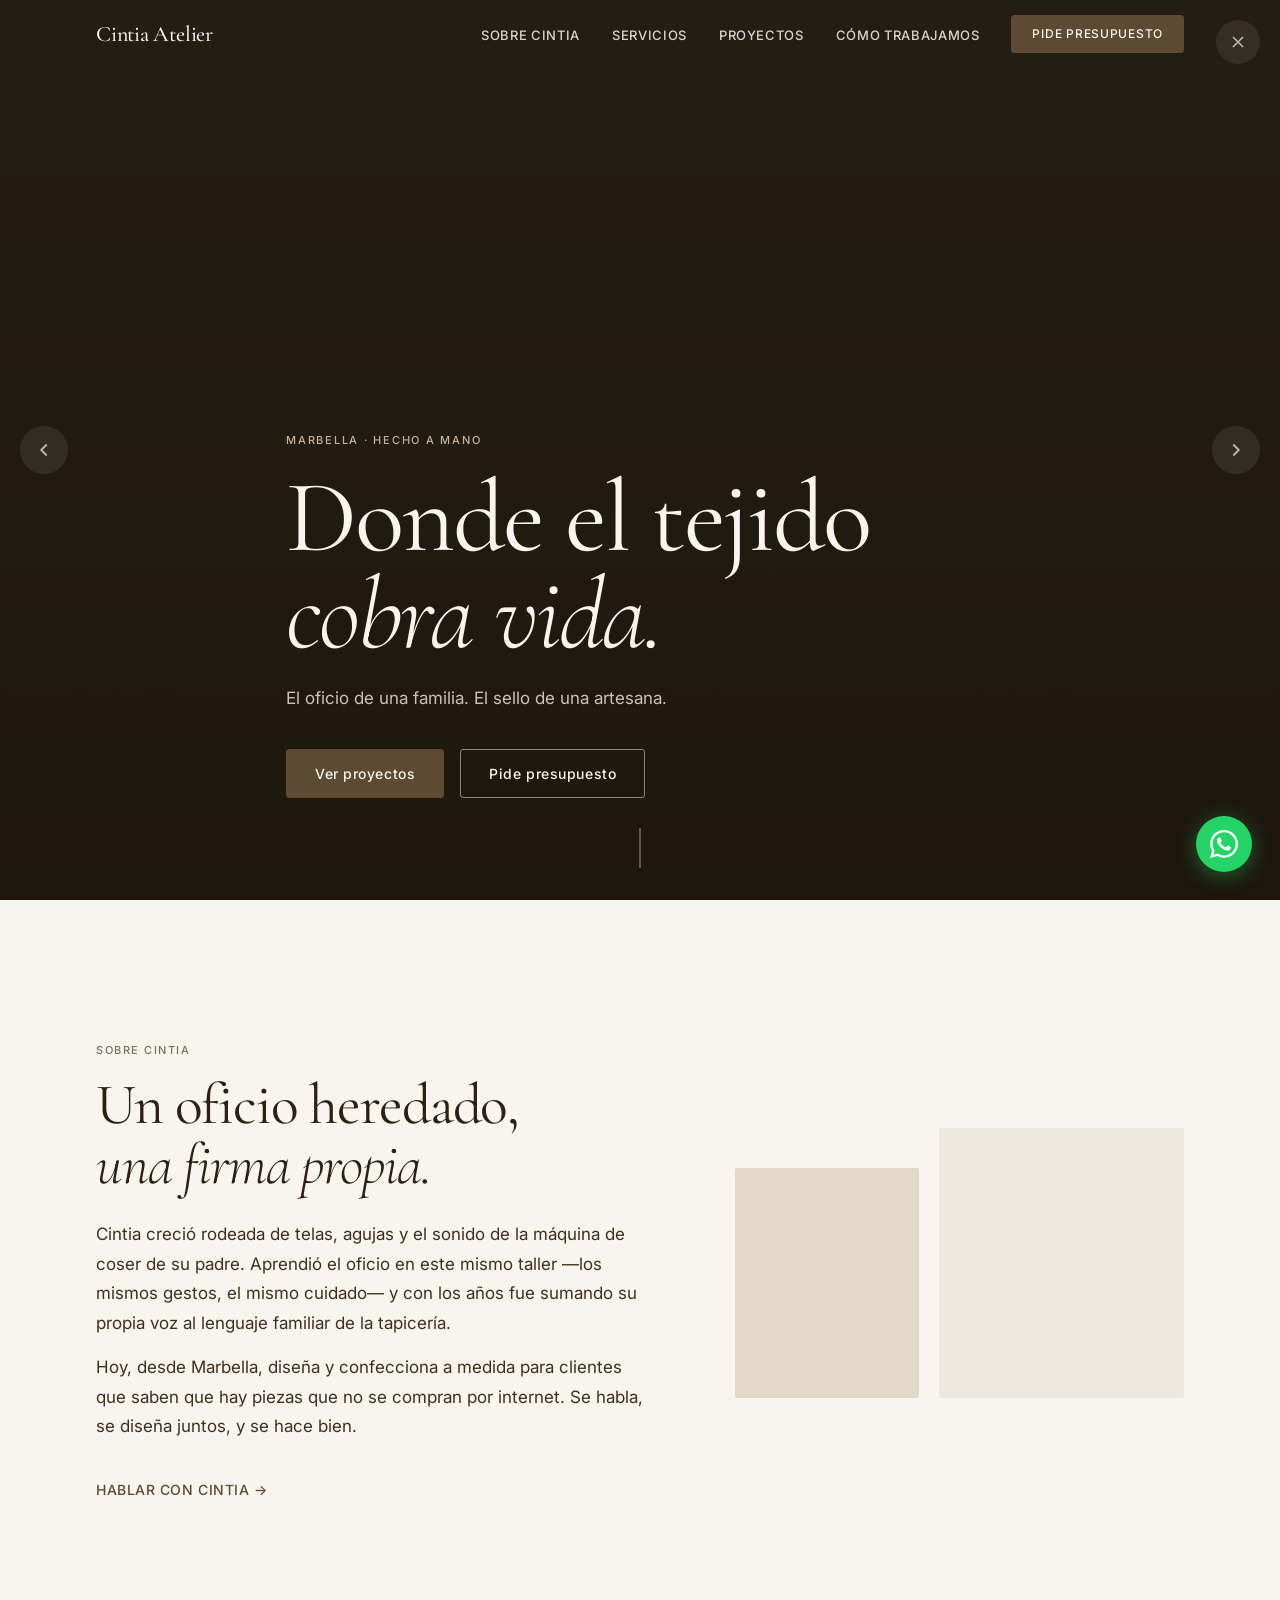
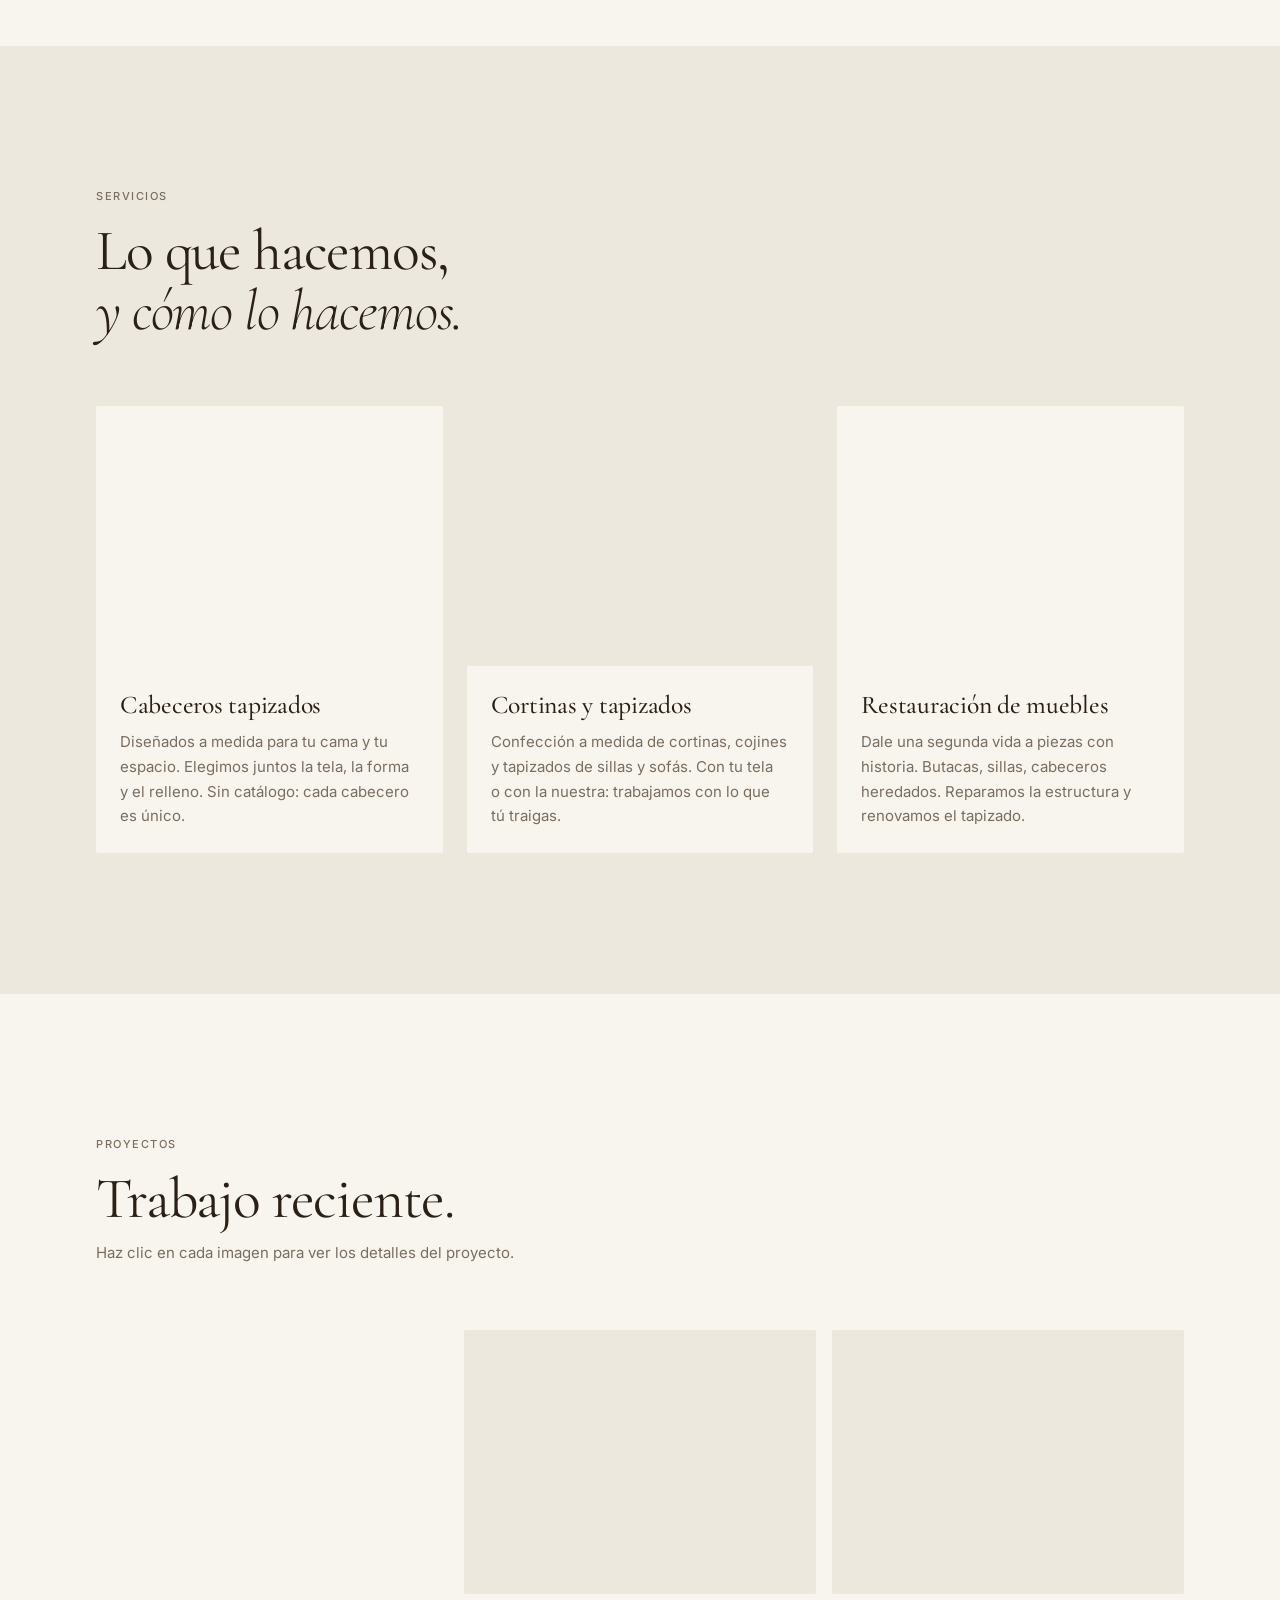
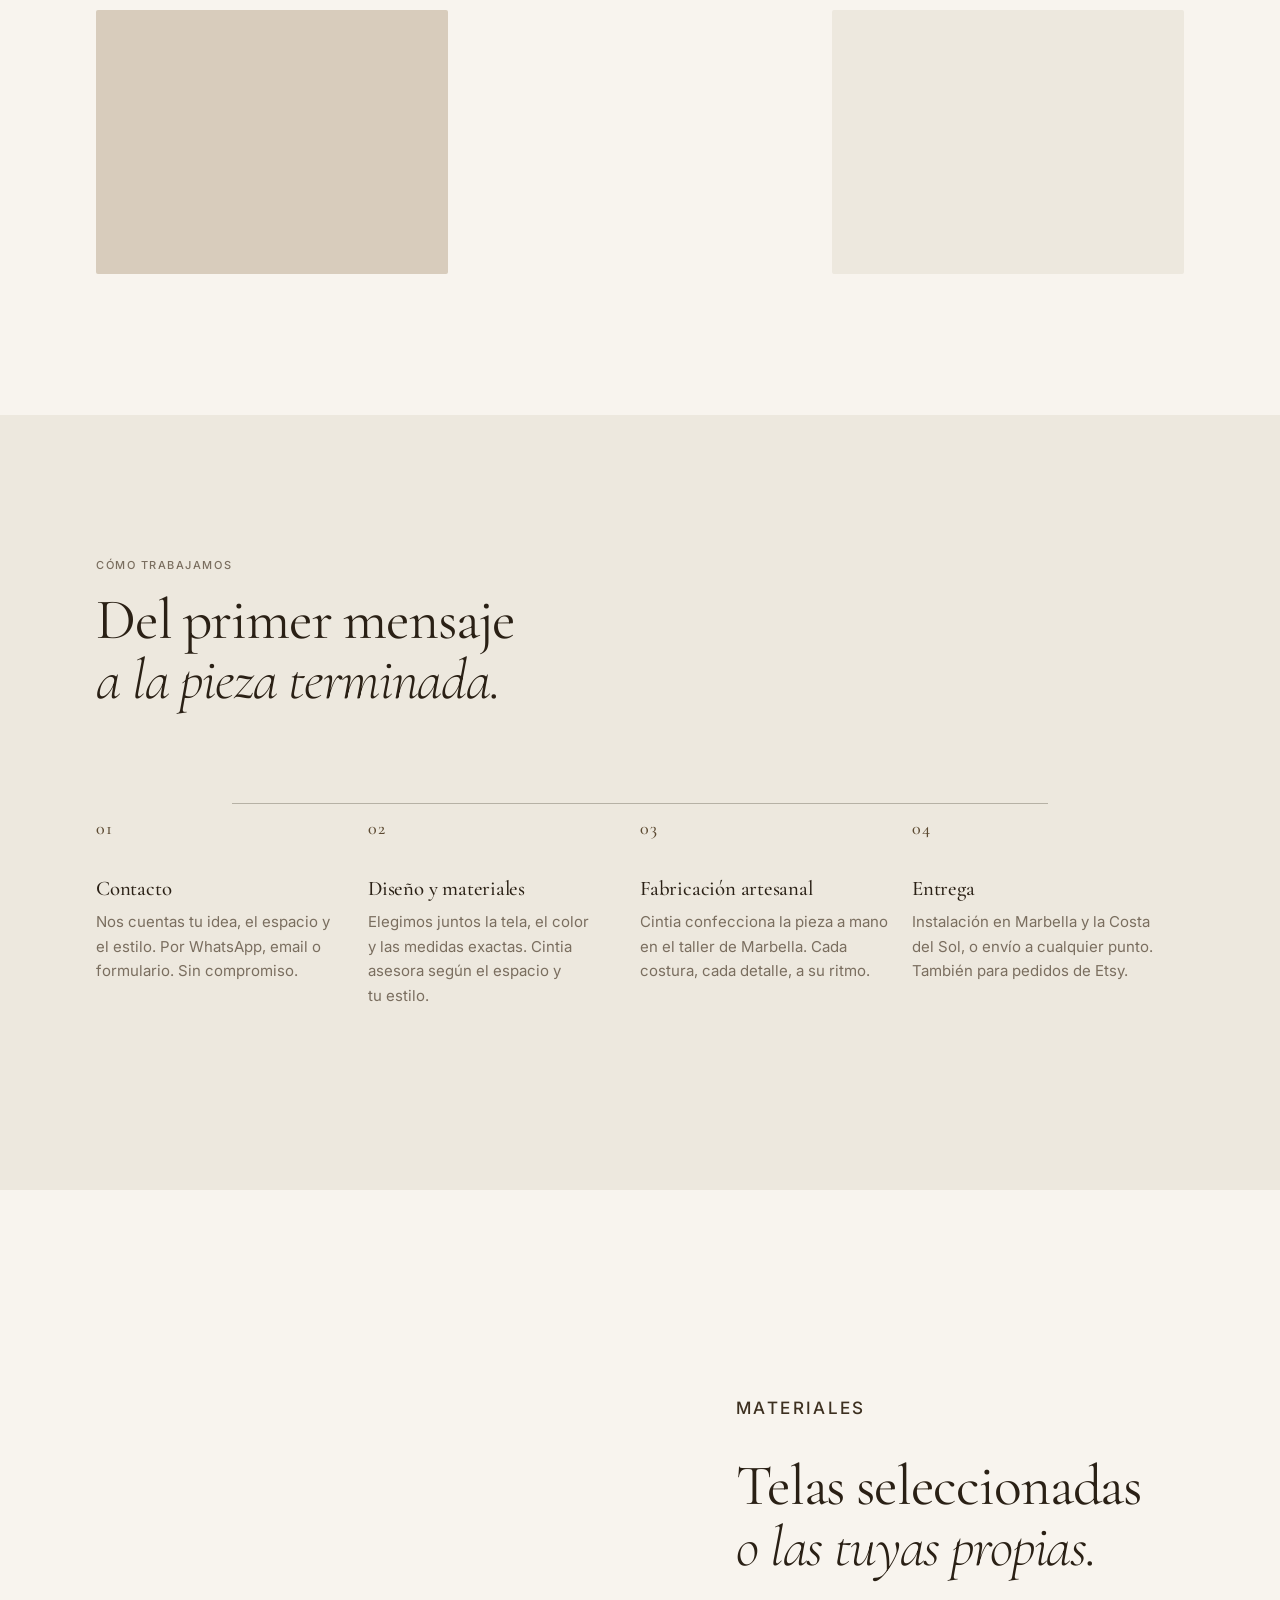
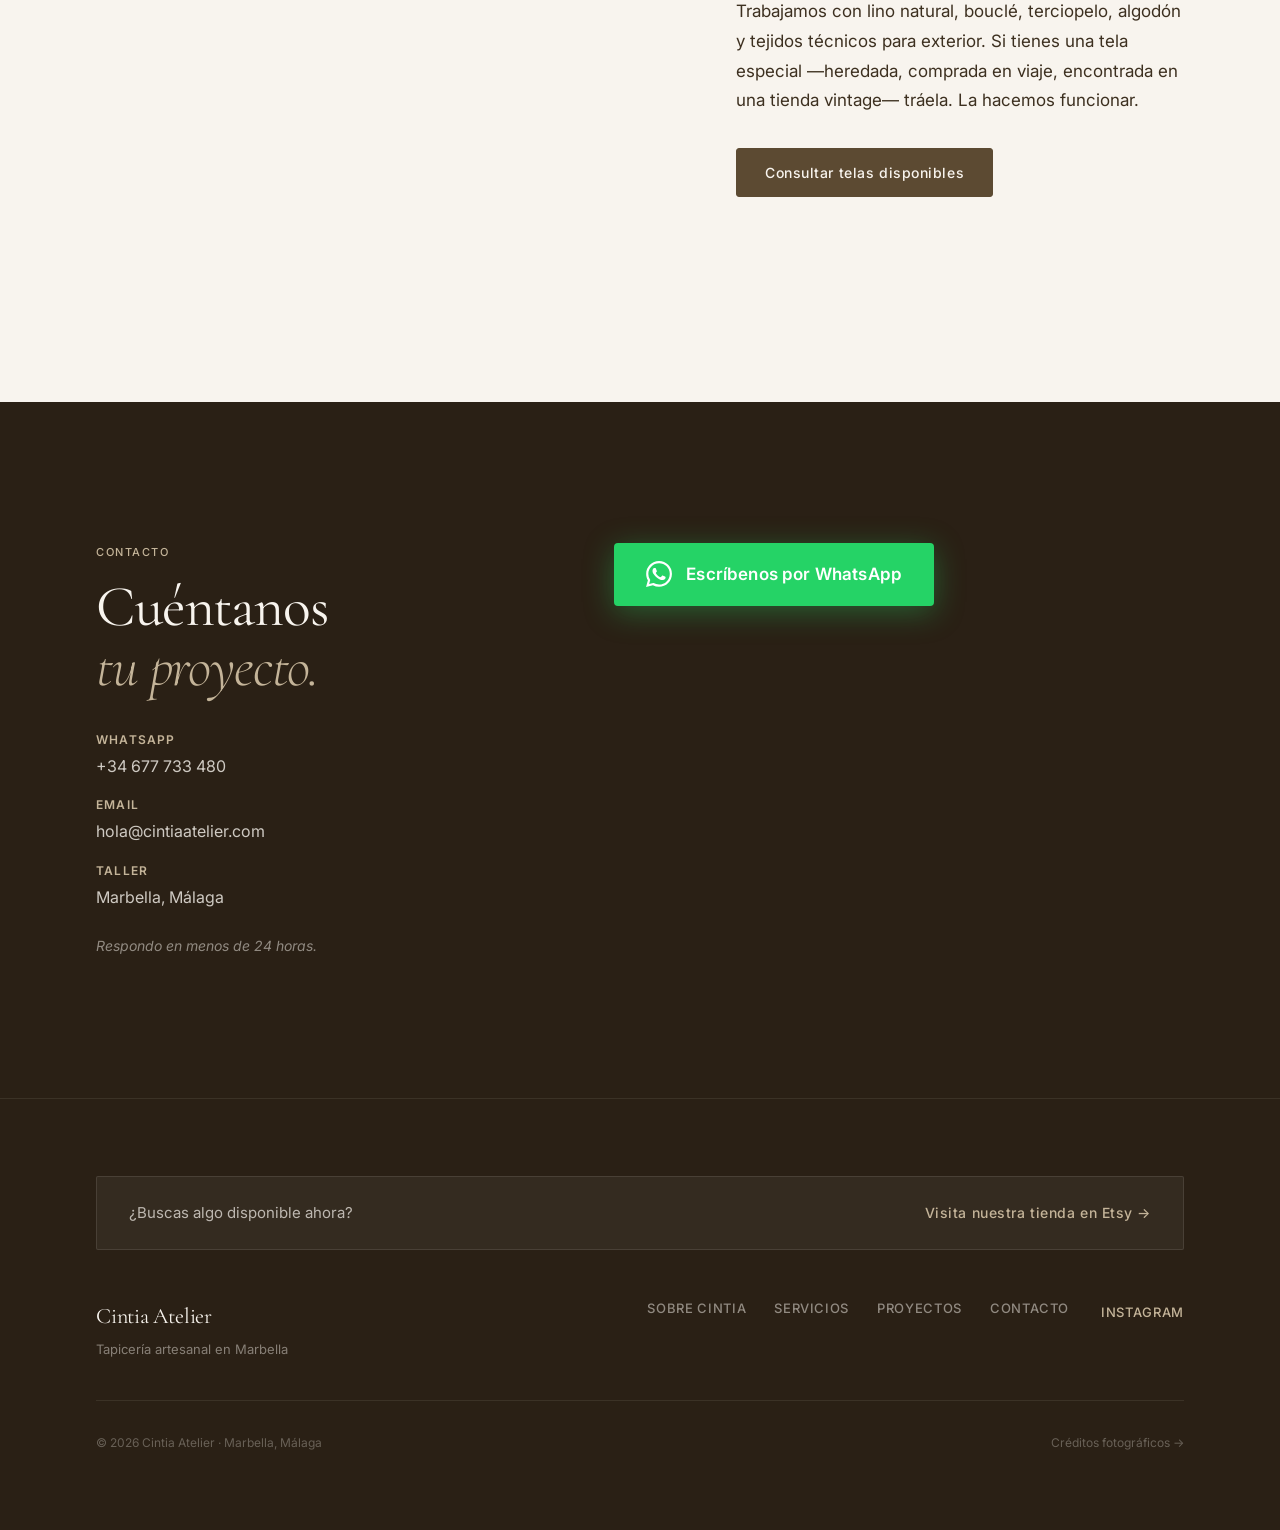
==== cintia-atelier/index.html @ b1043c03 "feat: formulario reemplazado por botón WhatsApp directo https://claude.ai/code/session_01QwANHAMv6ap" ====
<!doctype html>
<html lang="es">
<head>
  <meta charset="utf-8">
  <meta name="viewport" content="width=device-width, initial-scale=1">
  <title>Cintia Atelier — Tapicería artesanal a medida · Marbella</title>
  <meta name="description" content="Tapicería y confección artesanal a medida en Marbella. Cabeceros tapizados, cortinas y restauración de muebles. Hecho a mano, pieza a pieza.">

  <!-- Open Graph -->
  <meta property="og:type"        content="website">
  <meta property="og:title"       content="Cintia Atelier — Tapicería artesanal a medida">
  <meta property="og:description" content="Cabeceros tapizados, cortinas y restauración de muebles. Hecho a mano en Marbella.">
  <meta property="og:image"       content="assets/img/hero.png">
  <meta property="og:locale"      content="es_ES">

  <!-- Preload hero -->
  <link rel="preload" as="image" href="assets/img/hero.png" fetchpriority="high">

  <!-- Fonts -->
  <link rel="preconnect" href="https://fonts.googleapis.com">
  <link rel="preconnect" href="https://fonts.gstatic.com" crossorigin>
  <link rel="stylesheet" href="https://fonts.googleapis.com/css2?family=Cormorant+Garamond:ital,wght@0,300;0,400;0,500;0,600;1,300;1,400;1,500&family=Inter:wght@300;400;500;600&display=swap">

  <!-- Styles -->
  <link rel="stylesheet" href="styles.css?v=20260610">

  <!-- Google Analytics (activar cuando el dominio esté listo)
  <script async src="https://www.googletagmanager.com/gtag/js?id=G-XXXXXXXXXX"></script>
  <script>
    window.dataLayer=window.dataLayer||[];
    function gtag(){dataLayer.push(arguments);}
    gtag('js',new Date());
    gtag('config','G-XXXXXXXXXX');
  </script>
  -->
</head>
<body>
  <a href="#sobre" class="skip-link">Saltar al contenido</a>

  <!-- ── NAV ──────────────────────────────────────────────── -->
  <nav class="nav" id="nav" role="navigation" aria-label="Navegación principal">
    <div class="nav__inner container">
      <a class="nav__logo" href="#inicio" aria-label="Cintia Atelier — inicio">
        <span class="nav__logo-text">Cintia Atelier</span>
      </a>

      <!-- Desktop links -->
      <ul class="nav__links" role="list">
        <li><a href="#sobre">Sobre Cintia</a></li>
        <li><a href="#servicios">Servicios</a></li>
        <li><a href="#portfolio">Proyectos</a></li>
        <li><a href="#proceso">Cómo trabajamos</a></li>
        <li>
          <a href="#contacto" class="btn btn-primary nav__cta">Pide presupuesto</a>
        </li>
      </ul>

      <!-- Hamburger (mobile) -->
      <button
        class="nav__hamburger"
        id="nav-hamburger"
        aria-expanded="false"
        aria-controls="nav-menu"
        aria-label="Abrir menú"
      >
        <span></span><span></span><span></span>
      </button>
    </div>
  </nav>

  <!-- Mobile menu overlay -->
  <div class="nav__menu" id="nav-menu" aria-label="Menú móvil" role="dialog" aria-modal="true">
    <a href="#sobre">Sobre Cintia</a>
    <a href="#servicios">Servicios</a>
    <a href="#portfolio">Proyectos</a>
    <a href="#proceso">Cómo trabajamos</a>
    <a href="#contacto" class="btn btn-primary">Pide presupuesto</a>
  </div>

  <main id="main">

    <!-- ── 1. HERO ──────────────────────────────────────────── -->
    <section class="hero" id="inicio" aria-label="Portada">
      <picture class="hero__bg" aria-hidden="true">
        <source media="(max-width: 540px)" srcset="assets/img/hero-mobile.png">
        <img
          src="assets/img/hero.png"
          alt=""
          fetchpriority="high"
          loading="eager"
          decoding="sync"
        >
      </picture>
      <div class="hero__overlay" aria-hidden="true"></div>
      <div class="hero__grain"   aria-hidden="true"></div>

      <div class="hero__content container">
        <p class="hero__kicker reveal">Marbella &middot; Hecho a mano</p>
        <h1 class="hero__title reveal">
          Donde el tejido<br><em>cobra vida.</em>
        </h1>
        <p class="hero__sub reveal">
          El oficio de una familia. El sello de una artesana.
        </p>
        <div class="hero__actions reveal">
          <a href="#portfolio" class="btn btn-primary">Ver proyectos</a>
          <a href="#contacto"  class="btn btn-ghost">Pide presupuesto</a>
        </div>
      </div>

      <a href="#sobre" class="hero__scroll-hint" aria-label="Desplazarse hacia abajo">
        <span class="hero__scroll-line" aria-hidden="true"></span>
      </a>
    </section>

    <!-- ── 2. SOBRE CINTIA ──────────────────────────────────── -->
    <section class="sobre" id="sobre" aria-labelledby="sobre-heading">
      <div class="sobre__inner container">
        <div class="sobre__text">
          <p class="kicker reveal">Sobre Cintia</p>
          <h2 id="sobre-heading" class="reveal">
            Un oficio heredado,<br><em>una firma propia.</em>
          </h2>
          <div class="sobre__body reveal">
            <p>
              Cintia creció rodeada de telas, agujas y el sonido de la máquina de
              coser de su padre. Aprendió el oficio en este mismo taller —los
              mismos gestos, el mismo cuidado— y con los años fue sumando su propia
              voz al lenguaje familiar de la tapicería.
            </p>
            <p>
              Hoy, desde Marbella, diseña y confecciona a medida para clientes que
              saben que hay piezas que no se compran por internet. Se habla, se
              diseña juntos, y se hace bien.
            </p>
            <!-- PLACEHOLDER: reemplazar con historia definitiva de Cintia -->
          </div>
          <a href="#contacto" class="btn btn-text reveal">Hablar con Cintia →</a>
        </div>

        <div class="sobre__images" aria-hidden="true">
          <div class="sobre__img-portrait reveal" data-reveal-delay="150">
            <img
              src="assets/img/sobre-portrait.png"
              alt="[📷 Foto de Cintia — pendiente de añadir]"
              loading="lazy"
              decoding="async"
            >
          </div>
          <div class="sobre__img-studio reveal" data-reveal-delay="300">
            <img
              src="assets/img/sobre-taller.png"
              alt="[📷 Foto del taller — pendiente de añadir]"
              loading="lazy"
              decoding="async"
            >
          </div>
        </div>
      </div>
    </section>

    <!-- ── 3. SERVICIOS ─────────────────────────────────────── -->
    <section class="servicios" id="servicios" aria-labelledby="servicios-heading">
      <div class="container">
        <header class="section-header">
          <p class="kicker reveal">Servicios</p>
          <h2 id="servicios-heading" class="reveal">
            Lo que hacemos,<br><em>y cómo lo hacemos.</em>
          </h2>
        </header>

        <div class="servicios__grid" role="list">
          <article class="servicio-card reveal" role="listitem" data-reveal-delay="0">
            <div class="servicio-card__img">
              <img
                src="assets/img/servicio-cabecero.png"
                alt="[📷 Cabecero tapizado — foto pendiente]"
                loading="lazy" decoding="async"
              >
            </div>
            <div class="servicio-card__body">
              <h3>Cabeceros tapizados</h3>
              <p>
                Diseñados a medida para tu cama y tu espacio. Elegimos juntos la tela,
                la forma y el relleno. Sin catálogo: cada cabecero es único.
              </p>
            </div>
          </article>

          <article class="servicio-card reveal" role="listitem" data-reveal-delay="100">
            <div class="servicio-card__img">
              <img
                src="assets/img/servicio-cortinas.png"
                alt="[📷 Cortinas confeccionadas — foto pendiente]"
                loading="lazy" decoding="async"
              >
            </div>
            <div class="servicio-card__body">
              <h3>Cortinas y tapizados</h3>
              <p>
                Confección a medida de cortinas, cojines y tapizados de sillas y
                sofás. Con tu tela o con la nuestra: trabajamos con lo que tú traigas.
              </p>
            </div>
          </article>

          <article class="servicio-card reveal" role="listitem" data-reveal-delay="200">
            <div class="servicio-card__img">
              <img
                src="assets/img/servicio-restauracion.png"
                alt="[📷 Mueble restaurado — foto pendiente]"
                loading="lazy" decoding="async"
              >
            </div>
            <div class="servicio-card__body">
              <h3>Restauración de muebles</h3>
              <p>
                Dale una segunda vida a piezas con historia. Butacas, sillas,
                cabeceros heredados. Reparamos la estructura y renovamos el tapizado.
              </p>
            </div>
          </article>
        </div>
      </div>
    </section>

    <!-- ── 4. PORTFOLIO ─────────────────────────────────────── -->
    <section class="portfolio" id="portfolio" aria-labelledby="portfolio-heading">
      <div class="container">
        <header class="section-header">
          <p class="kicker reveal">Proyectos</p>
          <h2 id="portfolio-heading" class="reveal">Trabajo reciente.</h2>
          <p class="section-sub reveal">
            Haz clic en cada imagen para ver los detalles del proyecto.
          </p>
        </header>
        <!-- Grid injected by main.js from manifest.js -->
        <div class="portfolio__grid" role="list" aria-live="polite"></div>
      </div>
    </section>

    <!-- ── 5. PROCESO ───────────────────────────────────────── -->
    <section class="proceso" id="proceso" aria-labelledby="proceso-heading">
      <div class="container">
        <header class="section-header">
          <p class="kicker reveal">Cómo trabajamos</p>
          <h2 id="proceso-heading" class="reveal">
            Del primer mensaje<br><em>a la pieza terminada.</em>
          </h2>
        </header>

        <ol class="proceso__steps" role="list">
          <li class="proceso-step reveal" data-reveal-delay="0">
            <span class="proceso-step__num" aria-hidden="true">01</span>
            <div class="proceso-step__body">
              <h3>Contacto</h3>
              <p>
                Nos cuentas tu idea, el espacio y el estilo. Por WhatsApp, email
                o formulario. Sin compromiso.
              </p>
            </div>
          </li>
          <li class="proceso-step reveal" data-reveal-delay="100">
            <span class="proceso-step__num" aria-hidden="true">02</span>
            <div class="proceso-step__body">
              <h3>Diseño y materiales</h3>
              <p>
                Elegimos juntos la tela, el color y las medidas exactas. Cintia
                asesora según el espacio y tu estilo.
              </p>
            </div>
          </li>
          <li class="proceso-step reveal" data-reveal-delay="200">
            <span class="proceso-step__num" aria-hidden="true">03</span>
            <div class="proceso-step__body">
              <h3>Fabricación artesanal</h3>
              <p>
                Cintia confecciona la pieza a mano en el taller de Marbella. Cada
                costura, cada detalle, a su ritmo.
              </p>
            </div>
          </li>
          <li class="proceso-step reveal" data-reveal-delay="300">
            <span class="proceso-step__num" aria-hidden="true">04</span>
            <div class="proceso-step__body">
              <h3>Entrega</h3>
              <p>
                Instalación en Marbella y la Costa del Sol, o envío a cualquier
                punto. También para pedidos de Etsy.
              </p>
            </div>
          </li>
        </ol>
      </div>
    </section>

    <!-- ── 6. MATERIALES ────────────────────────────────────── -->
    <section class="materiales" id="materiales" aria-labelledby="materiales-heading">
      <div class="materiales__inner">
        <div class="materiales__img reveal">
          <img
            src="assets/img/materiales.png"
            alt="[📷 Muestras de telas: lino, bouclé, terciopelo y algodón — foto pendiente]"
            loading="lazy" decoding="async"
          >
        </div>
        <div class="materiales__text container">
          <p class="kicker reveal">Materiales</p>
          <h2 id="materiales-heading" class="reveal">
            Telas seleccionadas<br><em>o las tuyas propias.</em>
          </h2>
          <p class="reveal">
            Trabajamos con lino natural, bouclé, terciopelo, algodón y tejidos
            técnicos para exterior. Si tienes una tela especial —heredada,
            comprada en viaje, encontrada en una tienda vintage— tráela.
            La hacemos funcionar.
          </p>
          <a href="#contacto" class="btn btn-primary reveal">
            Consultar telas disponibles
          </a>
        </div>
      </div>
    </section>

    <!-- ── 7. TESTIMONIOS (oculto hasta tener contenido real) ── -->
    <section class="testimonios" id="testimonios" hidden aria-hidden="true"
             aria-labelledby="testimonios-heading">
      <div class="container">
        <header class="section-header">
          <p class="kicker">Clientes</p>
          <h2 id="testimonios-heading">
            Lo que dicen<br><em>quienes ya han confiado.</em>
          </h2>
        </header>
        <!-- Injected by main.js — descomentar sección al activar -->
        <div class="testimonios__grid" data-testimonios role="list"></div>
      </div>
    </section>

    <!-- ── 8. CONTACTO ──────────────────────────────────────── -->
    <section class="contacto" id="contacto" aria-labelledby="contacto-heading">
      <div class="contacto__inner container">
        <div class="contacto__info">
          <p class="kicker reveal">Contacto</p>
          <h2 id="contacto-heading" class="reveal">
            Cuéntanos<br><em>tu proyecto.</em>
          </h2>

          <ul class="contacto__details reveal" role="list">
            <li>
              <strong>WhatsApp</strong>
              <a href="https://wa.me/34677733480" aria-label="WhatsApp de Cintia Atelier">
                +34 677 733 480
              </a>
            </li>
            <li>
              <strong>Email</strong>
              <a href="mailto:hola@cintiaatelier.com">hola@cintiaatelier.com</a>
            </li>
            <li>
              <strong>Taller</strong>
              <span>Marbella, Málaga</span>
            </li>
          </ul>

          <p class="contacto__note reveal">Respondo en menos de 24&nbsp;horas.</p>
        </div>

        <div class="contacto__form-wrap reveal" data-reveal-delay="150">
          <a
            href="https://wa.me/34677733480"
            class="btn-whatsapp-cta"
            target="_blank"
            rel="noopener noreferrer"
            aria-label="Abrir WhatsApp para contactar con Cintia Atelier"
          >
            <svg xmlns="http://www.w3.org/2000/svg" viewBox="0 0 24 24" fill="currentColor" width="26" height="26" aria-hidden="true">
              <path d="M17.472 14.382c-.297-.149-1.758-.867-2.03-.967-.273-.099-.471-.148-.67.15-.197.297-.767.966-.94 1.164-.173.199-.347.223-.644.075-.297-.15-1.255-.463-2.39-1.475-.883-.788-1.48-1.761-1.653-2.059-.173-.297-.018-.458.13-.606.134-.133.298-.347.446-.52.149-.174.198-.298.298-.497.099-.198.05-.371-.025-.52-.075-.149-.669-1.612-.916-2.207-.242-.579-.487-.5-.669-.51-.173-.008-.371-.01-.57-.01-.198 0-.52.074-.792.372-.272.297-1.04 1.016-1.04 2.479 0 1.462 1.065 2.875 1.213 3.074.149.198 2.096 3.2 5.077 4.487.709.306 1.262.489 1.694.625.712.227 1.36.195 1.871.118.571-.085 1.758-.719 2.006-1.413.248-.694.248-1.289.173-1.413-.074-.124-.272-.198-.57-.347m-5.421 7.403h-.004a9.87 9.87 0 01-5.031-1.378l-.361-.214-3.741.982.998-3.648-.235-.374a9.86 9.86 0 01-1.51-5.26c.001-5.45 4.436-9.884 9.888-9.884 2.64 0 5.122 1.03 6.988 2.898a9.825 9.825 0 012.893 6.994c-.003 5.45-4.437 9.884-9.885 9.884m8.413-18.297A11.815 11.815 0 0012.05 0C5.495 0 .16 5.335.157 11.892c0 2.096.547 4.142 1.588 5.945L.057 24l6.305-1.654a11.882 11.882 0 005.683 1.448h.005c6.554 0 11.89-5.335 11.893-11.893a11.821 11.821 0 00-3.48-8.413Z"/>
            </svg>
            Escríbenos por WhatsApp
          </a>
        </div>
      </div>
    </section>

  </main>

  <!-- ── FOOTER ────────────────────────────────────────────── -->
  <footer class="footer" role="contentinfo">
    <div class="container">

      <!-- Etsy banner -->
      <div class="footer__etsy reveal">
        <p>¿Buscas algo disponible ahora?</p>
        <!-- PLACEHOLDER: reemplazar con URL de Etsy cuando esté creada -->
        <a
          href="https://www.etsy.com/shop/CintiaAtelier"
          class="footer__etsy-link"
          target="_blank" rel="noopener noreferrer"
        >
          Visita nuestra tienda en Etsy →
        </a>
      </div>

      <div class="footer__main">
        <div class="footer__brand">
          <p class="footer__logo">Cintia Atelier</p>
          <p class="footer__tagline">Tapicería artesanal en Marbella</p>
        </div>
        <nav class="footer__nav" aria-label="Navegación pie de página">
          <a href="#sobre">Sobre Cintia</a>
          <a href="#servicios">Servicios</a>
          <a href="#portfolio">Proyectos</a>
          <a href="#contacto">Contacto</a>
        </nav>
        <div class="footer__social">
          <!-- PLACEHOLDER: activar cuando Instagram esté creado -->
          <a
            href="https://www.instagram.com/cintiaatelier"
            target="_blank" rel="noopener noreferrer"
            aria-label="Instagram de Cintia Atelier"
          >
            Instagram
          </a>
        </div>
      </div>

      <div class="footer__bottom">
        <p>&copy; 2026 Cintia Atelier &middot; Marbella, Málaga</p>
        <a href="creditos.html" class="footer__credits">
          Créditos fotográficos →
        </a>
      </div>

    </div>
  </footer>

  <!-- ── WHATSAPP FAB ───────────────────────────────────────── -->
  <!-- PLACEHOLDER: reemplazar número en href -->
  <a
    href="https://wa.me/34677733480"
    class="whatsapp-fab"
    target="_blank"
    rel="noopener noreferrer"
    aria-label="Contactar por WhatsApp"
    style="opacity:0"
  >
    <svg xmlns="http://www.w3.org/2000/svg" viewBox="0 0 24 24" fill="currentColor" width="28" height="28" aria-hidden="true">
      <path d="M17.472 14.382c-.297-.149-1.758-.867-2.03-.967-.273-.099-.471-.148-.67.15-.197.297-.767.966-.94 1.164-.173.199-.347.223-.644.075-.297-.15-1.255-.463-2.39-1.475-.883-.788-1.48-1.761-1.653-2.059-.173-.297-.018-.458.13-.606.134-.133.298-.347.446-.52.149-.174.198-.298.298-.497.099-.198.05-.371-.025-.52-.075-.149-.669-1.612-.916-2.207-.242-.579-.487-.5-.669-.51-.173-.008-.371-.01-.57-.01-.198 0-.52.074-.792.372-.272.297-1.04 1.016-1.04 2.479 0 1.462 1.065 2.875 1.213 3.074.149.198 2.096 3.2 5.077 4.487.709.306 1.262.489 1.694.625.712.227 1.36.195 1.871.118.571-.085 1.758-.719 2.006-1.413.248-.694.248-1.289.173-1.413-.074-.124-.272-.198-.57-.347m-5.421 7.403h-.004a9.87 9.87 0 01-5.031-1.378l-.361-.214-3.741.982.998-3.648-.235-.374a9.86 9.86 0 01-1.51-5.26c.001-5.45 4.436-9.884 9.888-9.884 2.64 0 5.122 1.03 6.988 2.898a9.825 9.825 0 012.893 6.994c-.003 5.45-4.437 9.884-9.885 9.884m8.413-18.297A11.815 11.815 0 0012.05 0C5.495 0 .16 5.335.157 11.892c0 2.096.547 4.142 1.588 5.945L.057 24l6.305-1.654a11.882 11.882 0 005.683 1.448h.005c6.554 0 11.89-5.335 11.893-11.893a11.821 11.821 0 00-3.48-8.413Z"/>
    </svg>
  </a>

  <!-- ── LIGHTBOX ──────────────────────────────────────────── -->
  <dialog class="lightbox" id="lightbox" aria-label="Visor de proyecto">
    <button class="lightbox__close" id="lightbox-close" aria-label="Cerrar visor">
      <svg width="20" height="20" viewBox="0 0 24 24" fill="none" stroke="currentColor" stroke-width="2" aria-hidden="true">
        <path d="M18 6L6 18M6 6l12 12"/>
      </svg>
    </button>
    <button class="lightbox__prev" id="lightbox-prev" aria-label="Proyecto anterior">
      <svg width="22" height="22" viewBox="0 0 24 24" fill="none" stroke="currentColor" stroke-width="2" aria-hidden="true">
        <path d="M15 18l-6-6 6-6"/>
      </svg>
    </button>
    <button class="lightbox__next" id="lightbox-next" aria-label="Proyecto siguiente">
      <svg width="22" height="22" viewBox="0 0 24 24" fill="none" stroke="currentColor" stroke-width="2" aria-hidden="true">
        <path d="M9 18l6-6-6-6"/>
      </svg>
    </button>
    <figure class="lightbox__figure">
      <img src="" alt="" id="lightbox-img" class="lightbox__img" loading="lazy">
      <figcaption class="lightbox__caption" id="lightbox-caption"></figcaption>
    </figure>
  </dialog>

  <!-- Scripts -->
  <script defer src="lib/manifest.js?v=20260610"></script>
  <script defer src="main.js?v=20260610"></script>
</body>
</html>
---- cintia-atelier/styles.css ----
/* =============================================================
   1. TOKENS
   ============================================================= */
:root {
  --bg:          #F8F4EE;
  --bg-alt:      #EDE8DE;
  --bg-dark:     #2A2015;
  --paper:       #FFFFFF;

  --ink:         #2A2015;
  --ink-soft:    #3D3020;
  --ink-mute:    #7A6E5F;
  --ink-faint:   rgba(42,32,21,0.35);

  --accent:      #5C4A32;
  --accent-2:    #8B7355;
  --accent-3:    #C4B499;
  --accent-warm: rgba(92,74,50,0.08);

  --line:        rgba(42,32,21,0.12);
  --line-strong: rgba(42,32,21,0.28);

  --serif: 'Cormorant Garamond', 'Georgia', serif;
  --sans:  'Inter', -apple-system, BlinkMacSystemFont, 'Segoe UI', system-ui, sans-serif;

  --gutter:      clamp(1.25rem, 5vw, 3.5rem);
  --section-gap: clamp(5rem, 11vw, 9rem);
  --ease-out:    cubic-bezier(0.16, 1, 0.3, 1);
  --ease-soft:   cubic-bezier(0.25, 0.46, 0.45, 0.94);
  --nav-h:       68px;
}

/* =============================================================
   2. RESET & BASE
   ============================================================= */
*, *::before, *::after { box-sizing: border-box; margin: 0; }

html {
  -webkit-text-size-adjust: 100%;
  scroll-behavior: smooth;
  overflow-x: clip;
  font-size: 16px;
}

body {
  background: var(--bg);
  color: var(--ink);
  font-family: var(--sans);
  font-size: 1rem;
  line-height: 1.65;
  -webkit-font-smoothing: antialiased;
  -moz-osx-font-smoothing: grayscale;
  text-rendering: optimizeLegibility;
  overflow-x: clip;
  overscroll-behavior-y: none;
}

img, svg, video { display: block; max-width: 100%; }
img { height: auto; object-fit: cover; }
button { font: inherit; color: inherit; cursor: pointer; border: 0; background: none; padding: 0; }
a { color: inherit; text-decoration: none; }
ul, ol { list-style: none; padding: 0; }
p { text-wrap: pretty; }
h1, h2, h3, h4 { text-wrap: balance; }

::selection { background: var(--accent); color: var(--bg); }

:focus-visible {
  outline: 2px solid var(--accent);
  outline-offset: 3px;
  border-radius: 4px;
}

/* Defensive: elements with both .reveal and data-split stay visible */
.reveal[data-split] { opacity: 1; transform: none; }

/* =============================================================
   3. UTILITIES
   ============================================================= */
.skip-link {
  position: fixed; top: -100px; left: 1rem; z-index: 9999;
  padding: .5rem 1rem; background: var(--accent); color: var(--bg);
  border-radius: 6px; font-size: .875rem; font-weight: 500;
  transition: top .2s;
}
.skip-link:focus { top: 1rem; }

.container {
  width: 100%;
  max-width: 1200px;
  margin-inline: auto;
  padding-inline: var(--gutter);
}

.kicker {
  font-family: var(--sans);
  font-size: .6875rem;
  font-weight: 500;
  letter-spacing: .14em;
  text-transform: uppercase;
  color: var(--ink-mute);
  margin-bottom: 1rem;
}

.section-header {
  margin-bottom: clamp(2.5rem, 5vw, 4rem);
}

.section-sub {
  color: var(--ink-mute);
  font-size: .9375rem;
  margin-top: .75rem;
}

/* =============================================================
   4. TYPOGRAPHY
   ============================================================= */
h1 {
  font-family: var(--serif);
  font-size: clamp(3rem, 8vw, 6.5rem);
  font-weight: 400;
  line-height: 0.95;
  letter-spacing: -0.02em;
}
h1 em { font-style: italic; font-weight: 300; }

h2 {
  font-family: var(--serif);
  font-size: clamp(2rem, 4.5vw, 3.8rem);
  font-weight: 400;
  line-height: 1.05;
  letter-spacing: -0.02em;
}
h2 em { font-style: italic; font-weight: 300; }

h3 {
  font-family: var(--serif);
  font-size: clamp(1.2rem, 2vw, 1.6rem);
  font-weight: 500;
  line-height: 1.2;
  letter-spacing: -0.01em;
}

p + p { margin-top: .875rem; }

/* =============================================================
   5. BUTTONS & COMPONENTS
   ============================================================= */
.btn {
  display: inline-flex;
  align-items: center;
  gap: .5rem;
  padding: .75rem 1.75rem;
  font-family: var(--sans);
  font-size: .875rem;
  font-weight: 500;
  letter-spacing: .04em;
  border-radius: 3px;
  transition: background .25s var(--ease-out),
              color .25s var(--ease-out),
              transform .18s var(--ease-out),
              box-shadow .25s var(--ease-out);
  white-space: nowrap;
  cursor: pointer;
}
.btn:active { transform: translateY(1px); }

.btn-primary {
  background: var(--accent);
  color: var(--bg);
  border: 1px solid var(--accent);
}
.btn-primary:hover {
  background: var(--ink);
  border-color: var(--ink);
}

.btn-ghost {
  background: transparent;
  color: var(--bg);
  border: 1px solid rgba(248,244,238,0.5);
}
.btn-ghost:hover {
  background: rgba(248,244,238,0.1);
  border-color: var(--bg);
}

.btn-outline {
  background: transparent;
  color: var(--accent);
  border: 1px solid var(--accent);
}
.btn-outline:hover {
  background: var(--accent);
  color: var(--bg);
}

.btn-text {
  background: transparent;
  color: var(--accent);
  border: 0;
  padding-inline: 0;
  padding-block: .25rem;
  font-size: .875rem;
  font-weight: 500;
  letter-spacing: .04em;
  text-transform: uppercase;
  position: relative;
}
.btn-text::after {
  content: '';
  position: absolute;
  bottom: 0;
  left: 0;
  width: 0;
  height: 1px;
  background: var(--accent);
  transition: width .3s var(--ease-out);
}
.btn-text:hover::after { width: 100%; }

/* =============================================================
   6. REVEAL SYSTEM
   ============================================================= */
.reveal {
  opacity: 0;
  transform: translateY(28px);
  transition: opacity .7s var(--ease-out), transform .7s var(--ease-out);
}
.reveal.is-visible {
  opacity: 1;
  transform: translateY(0);
}

/* Staggered delays */
[data-reveal-delay="100"] { transition-delay: .1s; }
[data-reveal-delay="150"] { transition-delay: .15s; }
[data-reveal-delay="200"] { transition-delay: .2s; }
[data-reveal-delay="300"] { transition-delay: .3s; }

/* =============================================================
   7. NAV
   ============================================================= */
.nav {
  position: fixed;
  top: 0; left: 0; right: 0;
  z-index: 100;
  height: var(--nav-h);
  transition: background .4s var(--ease-soft),
              box-shadow .4s var(--ease-soft),
              backdrop-filter .4s;
}
.nav.is-scrolled {
  background: var(--bg);
  box-shadow: 0 1px 0 var(--line);
}
.nav__inner {
  display: flex;
  align-items: center;
  justify-content: space-between;
  height: 100%;
}
.nav__logo-text {
  font-family: var(--serif);
  font-size: 1.375rem;
  font-weight: 500;
  letter-spacing: -.01em;
  color: var(--bg);
  transition: color .3s;
}
.nav.is-scrolled .nav__logo-text { color: var(--ink); }

.nav__links {
  display: none;
  gap: 2rem;
  align-items: center;
}
.nav__links a {
  font-size: .8125rem;
  font-weight: 500;
  letter-spacing: .05em;
  text-transform: uppercase;
  color: rgba(248,244,238,0.85);
  transition: color .25s;
}
.nav__links a:hover { color: var(--bg); }
.nav.is-scrolled .nav__links a { color: var(--ink-mute); }
.nav.is-scrolled .nav__links a:hover { color: var(--ink); }

.nav__cta.btn {
  padding: .5rem 1.25rem;
  font-size: .75rem;
  letter-spacing: .06em;
  text-transform: uppercase;
  background: var(--accent);
  border-color: var(--accent);
  color: var(--bg);
}
.nav.is-scrolled .nav__cta.btn { background: var(--accent); border-color: var(--accent); }

.nav__hamburger {
  display: flex;
  flex-direction: column;
  gap: 5px;
  width: 28px;
  padding: 4px 0;
}
.nav__hamburger span {
  display: block;
  height: 1.5px;
  background: var(--bg);
  border-radius: 2px;
  transition: background .3s, transform .35s var(--ease-out), opacity .25s;
}
.nav.is-scrolled .nav__hamburger span { background: var(--ink); }
.nav__hamburger.is-open span:nth-child(1) { transform: translateY(6.5px) rotate(45deg); }
.nav__hamburger.is-open span:nth-child(2) { opacity: 0; }
.nav__hamburger.is-open span:nth-child(3) { transform: translateY(-6.5px) rotate(-45deg); }

/* Mobile nav menu */
.nav__menu {
  position: fixed;
  inset: var(--nav-h) 0 0 0;
  background: var(--bg);
  display: flex;
  flex-direction: column;
  align-items: center;
  justify-content: center;
  gap: 2.5rem;
  z-index: 99;
  opacity: 0;
  pointer-events: none;
  transition: opacity .35s var(--ease-out);
}
.nav__menu.is-open {
  opacity: 1;
  pointer-events: auto;
}
.nav__menu a {
  font-family: var(--serif);
  font-size: clamp(1.8rem, 5vw, 2.5rem);
  color: var(--ink);
  font-weight: 400;
  letter-spacing: -.01em;
  transition: color .2s;
}
.nav__menu a:hover { color: var(--accent); }
.nav__menu .btn { margin-top: .5rem; }

/* =============================================================
   8. HERO
   ============================================================= */
.hero {
  position: relative;
  min-height: 100vh;
  min-height: 100svh;
  display: flex;
  align-items: flex-end;
  overflow: hidden;
}
.hero__bg {
  position: absolute;
  inset: 0;
}
.hero__bg img {
  width: 100%;
  height: 100%;
  object-fit: cover;
  transform: scale(1.04);
  transition: transform 8s var(--ease-soft);
}
.hero.is-loaded .hero__bg img { transform: scale(1); }

.hero__overlay {
  position: absolute;
  inset: 0;
  background: linear-gradient(
    to top,
    rgba(42,32,21,0.90) 0%,
    rgba(42,32,21,0.55) 40%,
    rgba(42,32,21,0.25) 75%,
    rgba(42,32,21,0.15) 100%
  );
}
.hero__grain {
  position: absolute;
  inset: 0;
  opacity: .025;
  mix-blend-mode: overlay;
  background-image: url("data:image/svg+xml,%3Csvg viewBox='0 0 256 256' xmlns='http://www.w3.org/2000/svg'%3E%3Cfilter id='n'%3E%3CfeTurbulence type='fractalNoise' baseFrequency='0.9' numOctaves='4' stitchTiles='stitch'/%3E%3C/filter%3E%3Crect width='100%25' height='100%25' filter='url(%23n)' opacity='1'/%3E%3C/svg%3E");
  pointer-events: none;
}

.hero__content {
  position: relative;
  z-index: 2;
  padding-bottom: clamp(4rem, 8vw, 7rem);
  padding-top: calc(var(--nav-h) + 2rem);
  max-width: 820px;
}
.hero__kicker {
  font-family: var(--sans);
  font-size: .6875rem;
  font-weight: 500;
  letter-spacing: .16em;
  text-transform: uppercase;
  color: var(--accent-3);
  margin-bottom: 1.25rem;
  transition-delay: .1s;
}
.hero__title {
  color: var(--bg);
  margin-bottom: 1.25rem;
  transition-delay: .2s;
}
.hero__sub {
  font-size: clamp(.9rem, 1.5vw, 1.0625rem);
  color: rgba(248,244,238,0.78);
  max-width: 44ch;
  line-height: 1.7;
  margin-bottom: 2.25rem;
  transition-delay: .32s;
}
.hero__actions {
  display: flex;
  gap: 1rem;
  flex-wrap: wrap;
  transition-delay: .44s;
}

.hero__scroll-hint {
  position: absolute;
  bottom: 2rem;
  left: 50%;
  transform: translateX(-50%);
  z-index: 2;
  display: flex;
  flex-direction: column;
  align-items: center;
  opacity: .6;
  transition: opacity .3s;
}
.hero__scroll-hint:hover { opacity: 1; }
.hero__scroll-line {
  width: 1px;
  height: 40px;
  background: var(--bg);
  animation: scrollPulse 2s ease-in-out infinite;
}
@keyframes scrollPulse {
  0%   { transform: scaleY(0); transform-origin: top; }
  50%  { transform: scaleY(1); transform-origin: top; }
  51%  { transform: scaleY(1); transform-origin: bottom; }
  100% { transform: scaleY(0); transform-origin: bottom; }
}

/* =============================================================
   9. SOBRE CINTIA
   ============================================================= */
.sobre {
  padding-block: var(--section-gap);
  background: var(--bg);
}
.sobre__inner {
  display: grid;
  gap: clamp(2.5rem, 6vw, 5rem);
  align-items: center;
}
.sobre__text {
  max-width: 560px;
}
.sobre__text h2 { margin-bottom: 1.5rem; }
.sobre__body {
  color: var(--ink-soft);
  font-size: clamp(.9375rem, 1.5vw, 1.0625rem);
  line-height: 1.75;
  margin-bottom: 2rem;
}
.sobre__images {
  display: grid;
  grid-template-columns: 3fr 4fr;
  gap: 1rem;
  position: relative;
}
.sobre__img-portrait img,
.sobre__img-studio img {
  width: 100%;
  height: 100%;
  object-fit: cover;
  border-radius: 2px;
}
.sobre__img-portrait {
  padding-top: 2.5rem;
}
.sobre__img-portrait img { aspect-ratio: 4/5; }
.sobre__img-studio img { aspect-ratio: 5/4; }

/* =============================================================
   10. SERVICIOS
   ============================================================= */
.servicios {
  padding-block: var(--section-gap);
  background: var(--bg-alt);
}
.servicios__grid {
  display: grid;
  gap: 1.5rem;
}

.servicio-card {
  background: var(--bg);
  border-radius: 2px;
  overflow: hidden;
  display: flex;
  flex-direction: column;
  transition: transform .3s var(--ease-out), box-shadow .3s var(--ease-out);
}
.servicio-card:hover {
  transform: translateY(-4px);
  box-shadow: 0 16px 40px rgba(42,32,21,0.10);
}
.servicio-card__img {
  overflow: hidden;
  flex-shrink: 0;
}
.servicio-card__img img {
  width: 100%;
  aspect-ratio: 4/3;
  transition: transform .5s var(--ease-soft);
}
.servicio-card:hover .servicio-card__img img {
  transform: scale(1.04);
}
.servicio-card__body {
  padding: 1.5rem;
  flex: 1;
}
.servicio-card__body h3 {
  margin-bottom: .6rem;
  color: var(--ink);
}
.servicio-card__body p {
  font-size: .9375rem;
  color: var(--ink-mute);
  line-height: 1.65;
}

/* =============================================================
   11. PORTFOLIO
   ============================================================= */
.portfolio {
  padding-block: var(--section-gap);
  background: var(--bg);
}
.portfolio__grid {
  display: grid;
  grid-template-columns: repeat(auto-fill, minmax(280px, 1fr));
  gap: 1rem;
}
.portfolio-item {
  position: relative;
  overflow: hidden;
  border-radius: 2px;
  cursor: pointer;
  background: var(--bg-alt);
  display: block;
  aspect-ratio: 4/3;
}
.portfolio-item img {
  width: 100%;
  height: 100%;
  object-fit: cover;
  transition: transform .5s var(--ease-soft), filter .3s;
}
.portfolio-item:hover img {
  transform: scale(1.06);
  filter: brightness(.88);
}
.portfolio-item__overlay {
  position: absolute;
  inset: 0;
  background: linear-gradient(to top, rgba(42,32,21,0.75) 0%, transparent 60%);
  display: flex;
  align-items: flex-end;
  padding: 1.25rem;
  opacity: 0;
  transition: opacity .3s var(--ease-out);
}
.portfolio-item:hover .portfolio-item__overlay { opacity: 1; }
.portfolio-item__title {
  font-family: var(--serif);
  font-size: 1.1rem;
  color: var(--bg);
  font-weight: 400;
}
.portfolio-item__hint {
  position: absolute;
  top: 1rem;
  right: 1rem;
  width: 36px;
  height: 36px;
  border-radius: 50%;
  background: rgba(248,244,238,0.9);
  display: flex;
  align-items: center;
  justify-content: center;
  color: var(--accent);
  font-size: .9rem;
  opacity: 0;
  transform: scale(.8);
  transition: opacity .25s var(--ease-out), transform .25s var(--ease-out);
}
.portfolio-item:hover .portfolio-item__hint {
  opacity: 1;
  transform: scale(1);
}

/* =============================================================
   12. PROCESO
   ============================================================= */
.proceso {
  padding-block: var(--section-gap);
  background: var(--bg-alt);
}
.proceso__steps {
  display: grid;
  gap: 0;
  counter-reset: step;
  position: relative;
}
/* Connecting line (desktop) */
.proceso__steps::before {
  content: '';
  position: absolute;
  top: 1.5rem;
  left: 1.75rem;
  bottom: 1.5rem;
  width: 1px;
  background: var(--line-strong);
}

.proceso-step {
  display: grid;
  grid-template-columns: 3.5rem 1fr;
  gap: 1.5rem;
  padding-block: 2rem;
  position: relative;
}
.proceso-step + .proceso-step {
  border-top: 1px solid var(--line);
}
.proceso-step__num {
  font-family: var(--serif);
  font-size: 1.125rem;
  font-weight: 500;
  color: var(--accent);
  letter-spacing: .05em;
  line-height: 1;
  padding-top: .25rem;
  position: relative;
  z-index: 1;
}
.proceso-step__body h3 {
  color: var(--ink);
  margin-bottom: .5rem;
  font-size: clamp(1rem, 1.8vw, 1.3rem);
}
.proceso-step__body p {
  color: var(--ink-mute);
  font-size: .9375rem;
  line-height: 1.65;
}

/* =============================================================
   13. MATERIALES
   ============================================================= */
.materiales {
  padding-block: var(--section-gap);
  background: var(--bg);
}
.materiales__inner {
  display: grid;
  gap: 0;
  overflow: hidden;
}
.materiales__img {
  overflow: hidden;
}
.materiales__img img {
  width: 100%;
  aspect-ratio: 16/9;
  object-fit: cover;
  transition: transform .6s var(--ease-soft);
}
.materiales__img:hover img { transform: scale(1.03); }

.materiales__text {
  padding-block: clamp(2.5rem, 6vw, 4rem);
  max-width: 560px;
}
.materiales__text h2 { margin-bottom: 1.25rem; }
.materiales__text p {
  color: var(--ink-soft);
  font-size: clamp(.9375rem, 1.5vw, 1.0625rem);
  line-height: 1.75;
  margin-bottom: 2rem;
}

/* =============================================================
   14. TESTIMONIOS (hidden until content ready)
   ============================================================= */
.testimonios {
  padding-block: var(--section-gap);
  background: var(--bg-alt);
}
.testimonios__grid {
  display: grid;
  gap: 1.25rem;
}
.testimonio-card {
  background: var(--bg);
  border-radius: 2px;
  padding: 2rem;
  border-left: 2px solid var(--accent-3);
}
.testimonio-card__text {
  font-family: var(--serif);
  font-size: clamp(1.05rem, 2vw, 1.3rem);
  font-style: italic;
  color: var(--ink-soft);
  line-height: 1.6;
  margin-bottom: 1.25rem;
}
.testimonio-card__author {
  font-size: .8125rem;
  font-weight: 500;
  letter-spacing: .08em;
  text-transform: uppercase;
  color: var(--ink-mute);
}

/* =============================================================
   15. CONTACTO
   ============================================================= */
.contacto {
  padding-block: var(--section-gap);
  background: var(--bg-dark);
  color: var(--bg);
}
.contacto__inner {
  display: grid;
  gap: clamp(3rem, 7vw, 5rem);
}
.contacto .kicker { color: var(--accent-3); }
.contacto h2 { color: var(--bg); }
.contacto h2 em { color: var(--accent-3); }

.contacto__details {
  margin-top: 2rem;
  display: flex;
  flex-direction: column;
  gap: 1rem;
}
.contacto__details li {
  display: flex;
  flex-direction: column;
  gap: .2rem;
}
.contacto__details strong {
  font-size: .75rem;
  font-weight: 600;
  letter-spacing: .1em;
  text-transform: uppercase;
  color: var(--accent-3);
}
.contacto__details a,
.contacto__details span {
  color: rgba(248,244,238,0.8);
  font-size: 1rem;
  transition: color .2s;
}
.contacto__details a:hover { color: var(--bg); }

.contacto__note {
  margin-top: 1.5rem;
  font-size: .875rem;
  color: rgba(248,244,238,0.5);
  font-style: italic;
}

/* WhatsApp CTA button (replaces form when form is inactive) */
.btn-whatsapp-cta {
  display: inline-flex;
  align-items: center;
  gap: .875rem;
  padding: 1.1rem 2rem;
  background: #25D366;
  color: #fff;
  border-radius: 4px;
  font-family: var(--sans);
  font-size: 1.0625rem;
  font-weight: 600;
  letter-spacing: .01em;
  box-shadow: 0 6px 30px rgba(37,211,102,0.35);
  transition: transform .22s var(--ease-out), box-shadow .22s var(--ease-out), background .2s;
  white-space: nowrap;
}
.btn-whatsapp-cta:hover {
  transform: translateY(-3px);
  box-shadow: 0 10px 40px rgba(37,211,102,0.5);
  background: #1ebe5d;
}
.btn-whatsapp-cta:active { transform: translateY(0); }
.btn-whatsapp-cta svg { flex-shrink: 0; }

/* Contact form */
.contacto__form {
  display: flex;
  flex-direction: column;
  gap: 1.25rem;
}
.form-row {
  display: flex;
  flex-direction: column;
  gap: .4rem;
}
.form-row label {
  font-size: .75rem;
  font-weight: 500;
  letter-spacing: .08em;
  text-transform: uppercase;
  color: var(--accent-3);
}
.form-row input,
.form-row select,
.form-row textarea {
  background: rgba(248,244,238,0.06);
  border: 1px solid rgba(248,244,238,0.18);
  border-radius: 2px;
  padding: .75rem 1rem;
  font-family: var(--sans);
  font-size: .9375rem;
  color: var(--bg);
  transition: border-color .25s, background .25s;
  width: 100%;
  appearance: none;
  -webkit-appearance: none;
}
.form-row select {
  background-image: url("data:image/svg+xml,%3Csvg xmlns='http://www.w3.org/2000/svg' width='16' height='16' viewBox='0 0 24 24' fill='none' stroke='%23C4B499' stroke-width='2'%3E%3Cpath d='M6 9l6 6 6-6'/%3E%3C/svg%3E");
  background-repeat: no-repeat;
  background-position: right .75rem center;
  padding-right: 2.5rem;
  cursor: pointer;
}
.form-row select option { background: var(--bg-dark); color: var(--bg); }
.form-row input::placeholder,
.form-row textarea::placeholder { color: rgba(248,244,238,0.3); }
.form-row input:focus,
.form-row select:focus,
.form-row textarea:focus {
  outline: none;
  border-color: var(--accent-3);
  background: rgba(248,244,238,0.09);
}
.form-row textarea { resize: vertical; min-height: 110px; }

.btn-submit { align-self: flex-start; width: auto; }
.btn-submit-sending { display: none; }
.btn-submit.is-sending .btn-submit-label { display: none; }
.btn-submit.is-sending .btn-submit-sending { display: inline; }

.form-success,
.form-error {
  font-size: .875rem;
  padding: .875rem 1rem;
  border-radius: 2px;
  margin-top: .5rem;
}
.form-success { background: rgba(196,180,153,0.15); color: var(--accent-3); }
.form-error { background: rgba(220,80,60,0.12); color: #e8a89a; }

/* =============================================================
   16. FOOTER
   ============================================================= */
.footer {
  background: var(--bg-dark);
  border-top: 1px solid rgba(248,244,238,0.08);
  padding-block: clamp(3rem, 6vw, 5rem);
  color: rgba(248,244,238,0.65);
}
.footer__etsy {
  background: rgba(248,244,238,0.05);
  border: 1px solid rgba(248,244,238,0.1);
  border-radius: 2px;
  padding: 1.5rem 2rem;
  display: flex;
  flex-direction: column;
  gap: .6rem;
  margin-bottom: 3rem;
}
.footer__etsy p { font-size: .9375rem; color: rgba(248,244,238,0.7); }
.footer__etsy-link {
  font-size: .875rem;
  font-weight: 500;
  letter-spacing: .04em;
  color: var(--accent-3);
  transition: color .2s;
  display: inline-flex;
  align-items: center;
  gap: .25rem;
}
.footer__etsy-link:hover { color: var(--bg); }

.footer__main {
  display: grid;
  gap: 2rem;
  padding-bottom: 2.5rem;
  border-bottom: 1px solid rgba(248,244,238,0.08);
}
.footer__logo {
  font-family: var(--serif);
  font-size: 1.375rem;
  color: var(--bg);
  font-weight: 400;
  letter-spacing: -.01em;
}
.footer__tagline {
  font-size: .8125rem;
  color: rgba(248,244,238,0.45);
  margin-top: .25rem;
}
.footer__nav {
  display: flex;
  flex-wrap: wrap;
  gap: 1rem 1.75rem;
}
.footer__nav a {
  font-size: .8125rem;
  font-weight: 500;
  letter-spacing: .05em;
  text-transform: uppercase;
  color: rgba(248,244,238,0.5);
  transition: color .2s;
}
.footer__nav a:hover { color: var(--bg); }
.footer__social a {
  font-size: .8125rem;
  font-weight: 500;
  letter-spacing: .05em;
  text-transform: uppercase;
  color: var(--accent-3);
  transition: color .2s;
}
.footer__social a:hover { color: var(--bg); }

.footer__bottom {
  display: flex;
  flex-direction: column;
  gap: .6rem;
  margin-top: 2rem;
}
.footer__bottom p { font-size: .75rem; color: rgba(248,244,238,0.3); }
.footer__credits {
  font-size: .75rem;
  color: rgba(248,244,238,0.3);
  transition: color .2s;
}
.footer__credits:hover { color: rgba(248,244,238,0.7); }

/* =============================================================
   17. WHATSAPP FAB
   ============================================================= */
.whatsapp-fab {
  position: fixed;
  bottom: 1.75rem;
  right: 1.75rem;
  z-index: 90;
  width: 56px;
  height: 56px;
  border-radius: 50%;
  background: #25D366;
  color: #fff;
  display: flex;
  align-items: center;
  justify-content: center;
  box-shadow: 0 4px 20px rgba(37,211,102,0.4);
  transition: transform .25s var(--ease-out), box-shadow .25s;
}
.whatsapp-fab:hover {
  transform: scale(1.08);
  box-shadow: 0 6px 28px rgba(37,211,102,0.55);
}
.whatsapp-fab:active { transform: scale(0.96); }
.whatsapp-fab svg { flex-shrink: 0; }

/* =============================================================
   18. LIGHTBOX
   ============================================================= */
.lightbox {
  position: fixed;
  inset: 0;
  max-width: 100%;
  max-height: 100%;
  width: 100%;
  height: 100%;
  margin: auto;
  border: none;
  background: rgba(30,22,12,0.96);
  display: flex;
  align-items: center;
  justify-content: center;
  padding: 0;
  backdrop-filter: blur(4px);
}
.lightbox::backdrop {
  background: transparent;
}
.lightbox[open] { display: flex; }

.lightbox__figure {
  display: flex;
  flex-direction: column;
  align-items: center;
  justify-content: center;
  max-width: 90vw;
  max-height: 90vh;
  gap: 1rem;
}
.lightbox__img {
  max-width: 90vw;
  max-height: 80vh;
  object-fit: contain;
  border-radius: 2px;
  display: block;
  animation: lightboxIn .3s var(--ease-out);
}
@keyframes lightboxIn {
  from { opacity: 0; transform: scale(.96); }
  to   { opacity: 1; transform: scale(1); }
}
.lightbox__caption {
  font-family: var(--serif);
  font-size: 1rem;
  font-style: italic;
  color: rgba(248,244,238,0.65);
  text-align: center;
  max-width: 55ch;
  line-height: 1.5;
}
.lightbox__close {
  position: fixed;
  top: 1.25rem;
  right: 1.25rem;
  width: 44px;
  height: 44px;
  border-radius: 50%;
  background: rgba(248,244,238,0.08);
  color: rgba(248,244,238,0.7);
  display: flex;
  align-items: center;
  justify-content: center;
  transition: background .2s, color .2s;
}
.lightbox__close:hover { background: rgba(248,244,238,0.15); color: var(--bg); }
.lightbox__prev,
.lightbox__next {
  position: fixed;
  top: 50%;
  transform: translateY(-50%);
  width: 48px;
  height: 48px;
  border-radius: 50%;
  background: rgba(248,244,238,0.08);
  color: rgba(248,244,238,0.7);
  display: flex;
  align-items: center;
  justify-content: center;
  transition: background .2s, color .2s;
}
.lightbox__prev { left: 1.25rem; }
.lightbox__next { right: 1.25rem; }
.lightbox__prev:hover,
.lightbox__next:hover { background: rgba(248,244,238,0.15); color: var(--bg); }

/* =============================================================
   19. RESPONSIVE
   ============================================================= */
@media (min-width: 540px) {
  .footer__etsy {
    flex-direction: row;
    align-items: center;
    justify-content: space-between;
    gap: 1rem;
  }
  .proceso__steps::before { left: 2rem; }
}

@media (min-width: 720px) {
  .servicios__grid {
    grid-template-columns: repeat(3, 1fr);
  }
  .testimonios__grid {
    grid-template-columns: repeat(3, 1fr);
  }
  .footer__main {
    grid-template-columns: 1fr auto auto;
    align-items: start;
  }
  .footer__bottom {
    flex-direction: row;
    justify-content: space-between;
    align-items: center;
  }
}

@media (min-width: 960px) {
  .nav__links { display: flex; }
  .nav__hamburger { display: none; }

  .sobre__inner {
    grid-template-columns: 1fr 1fr;
  }
  .sobre__images {
    grid-template-rows: auto auto;
  }

  .proceso__steps {
    grid-template-columns: repeat(4, 1fr);
    gap: 0;
  }
  .proceso__steps::before {
    top: 1.75rem;
    left: calc(25% / 2);
    right: calc(25% / 2);
    bottom: auto;
    height: 1px;
    width: auto;
  }
  .proceso-step {
    display: flex;
    flex-direction: column;
    padding: 2.5rem 1.5rem 2.5rem 0;
    border-top: 0 !important;
  }
  .proceso-step + .proceso-step { border-top: 0; }
  .proceso-step__num { margin-bottom: 1rem; }

  .materiales__inner {
    grid-template-columns: 1fr 1fr;
  }
  .materiales__img img { aspect-ratio: auto; height: 100%; min-height: 480px; }

  .contacto__inner {
    grid-template-columns: 1fr 1.3fr;
    align-items: start;
  }

  .portfolio__grid {
    grid-template-columns: repeat(3, 1fr);
  }
}

@media (min-width: 1280px) {
  .sobre__inner { grid-template-columns: 5fr 4fr; }
  .sobre__images { gap: 1.25rem; }
}

/* =============================================================
   20. REDUCED MOTION (only intrusive effects)
   ============================================================= */
@media (prefers-reduced-motion: reduce) {
  @keyframes scrollPulse { to {} }
  .hero__scroll-line { animation: none; }
  .hero__bg img { transform: none; transition: none; }
  /* DO NOT disable: hovers, fades, card lifts, form transitions */
}
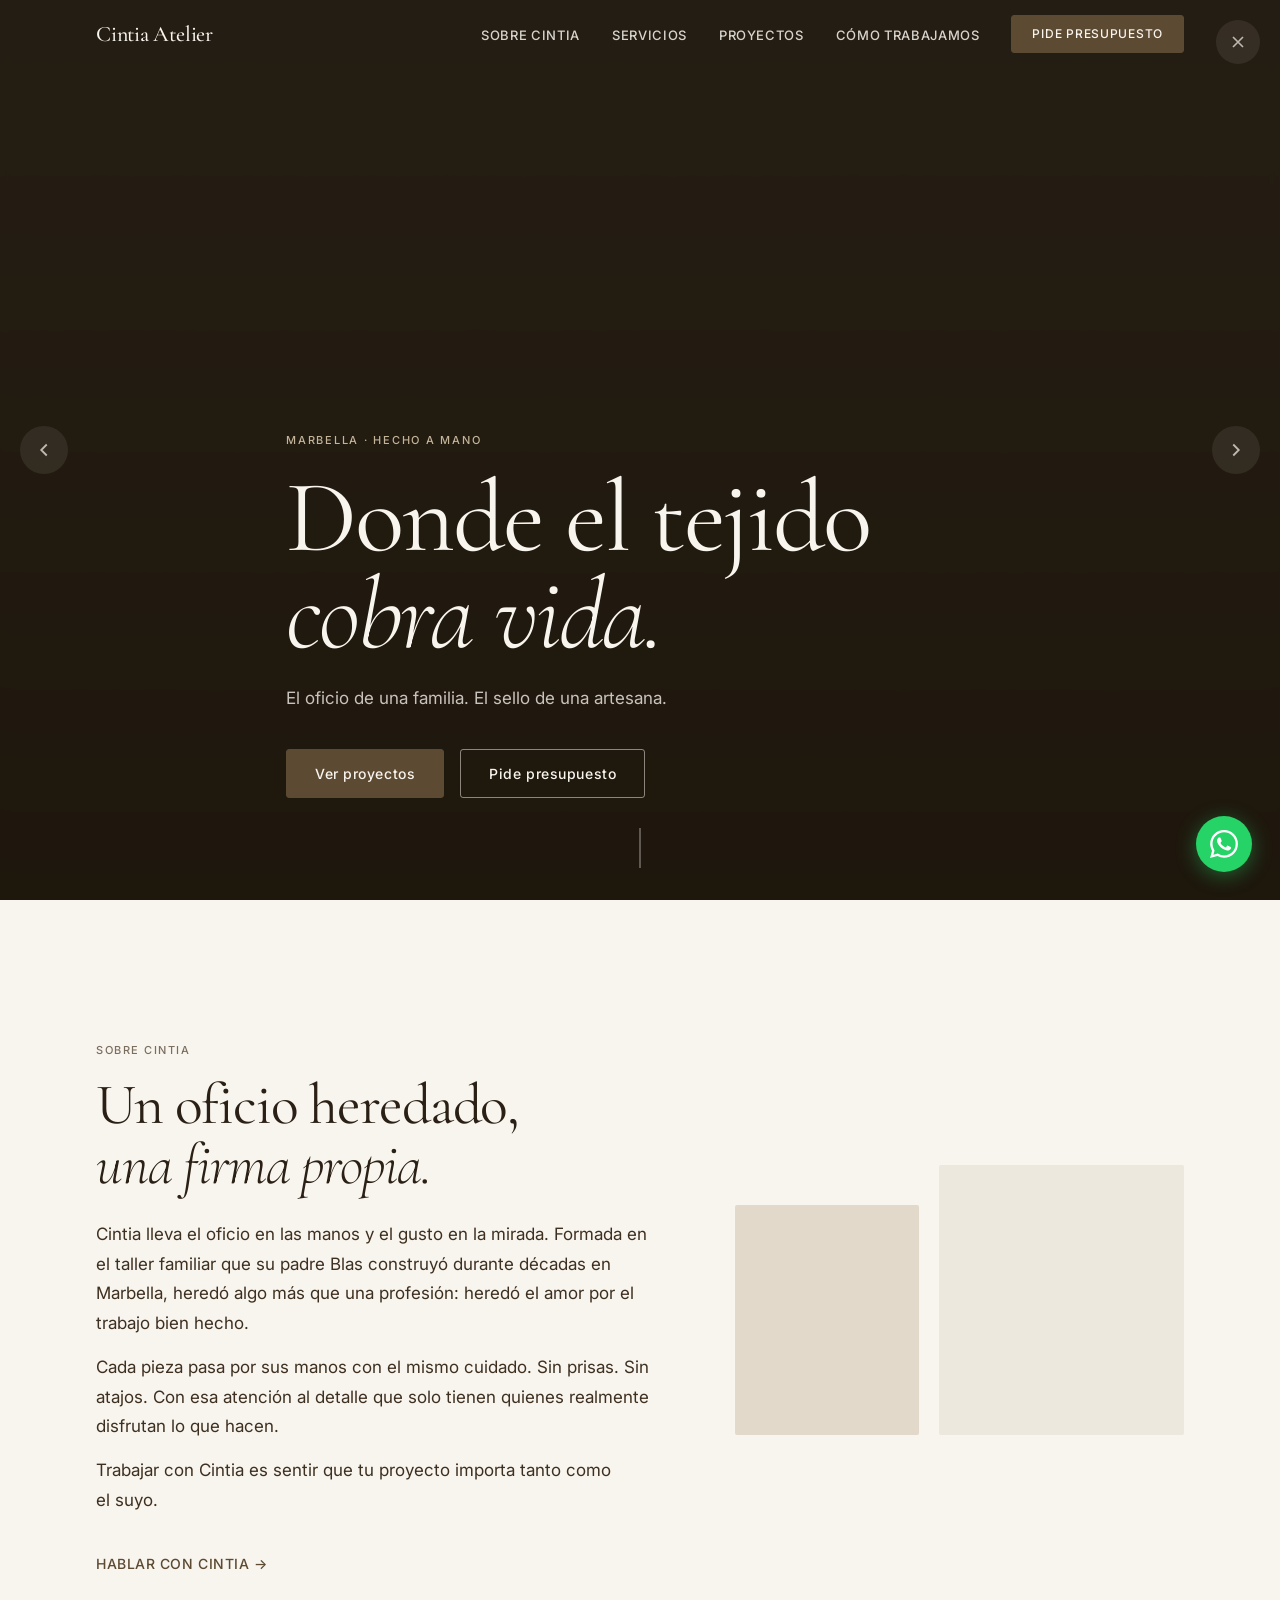
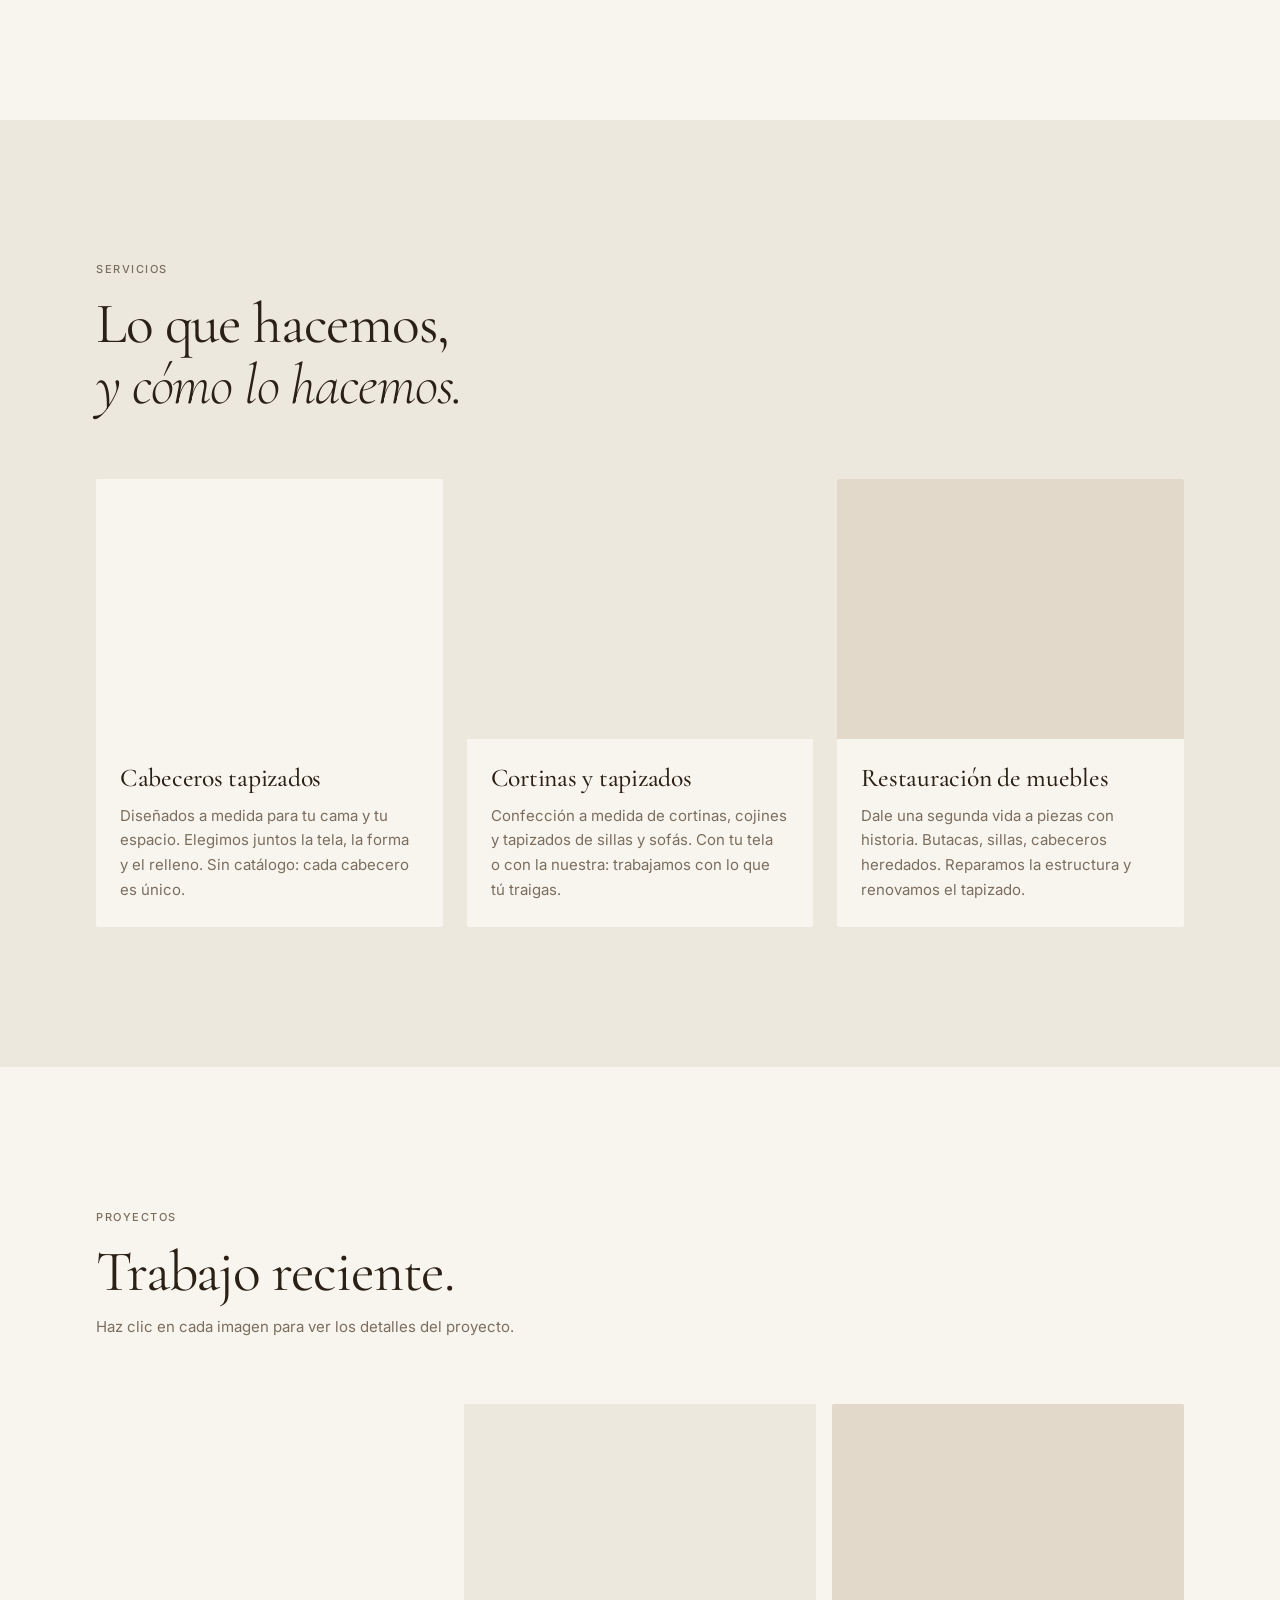
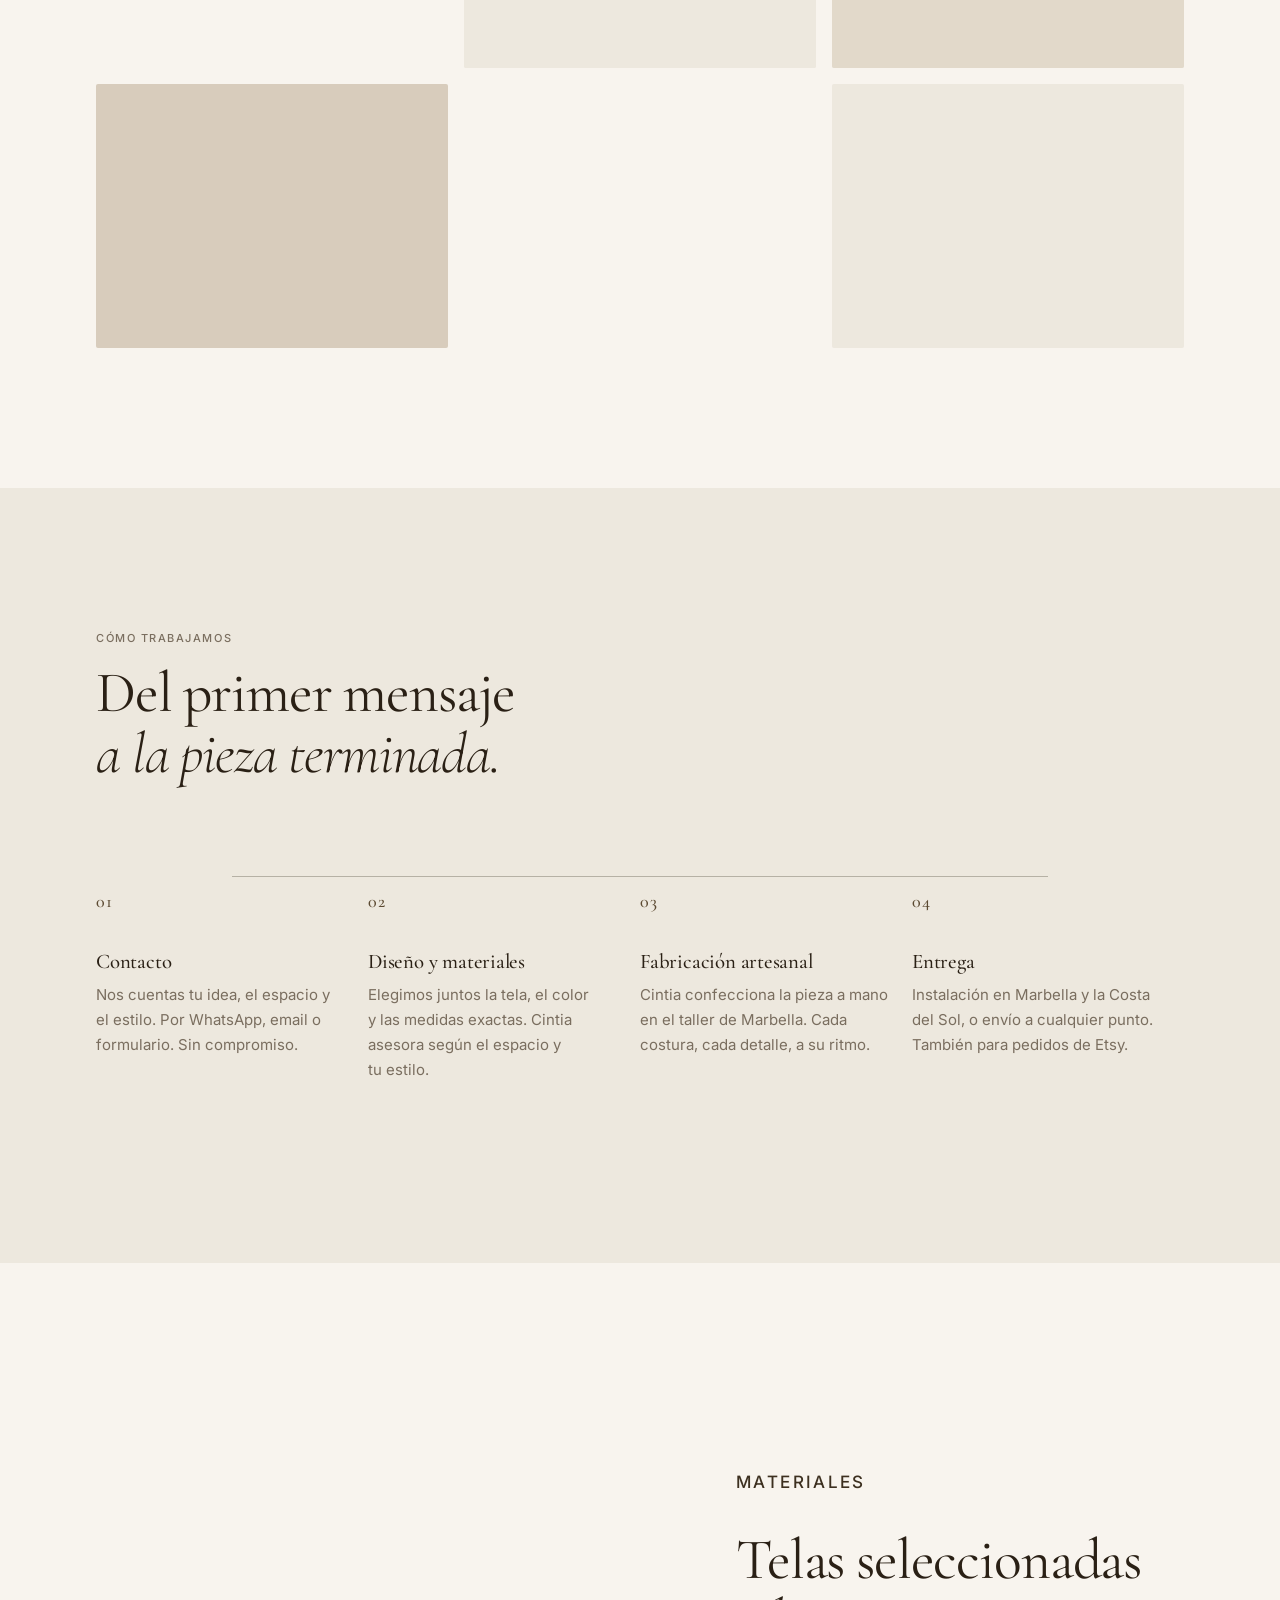
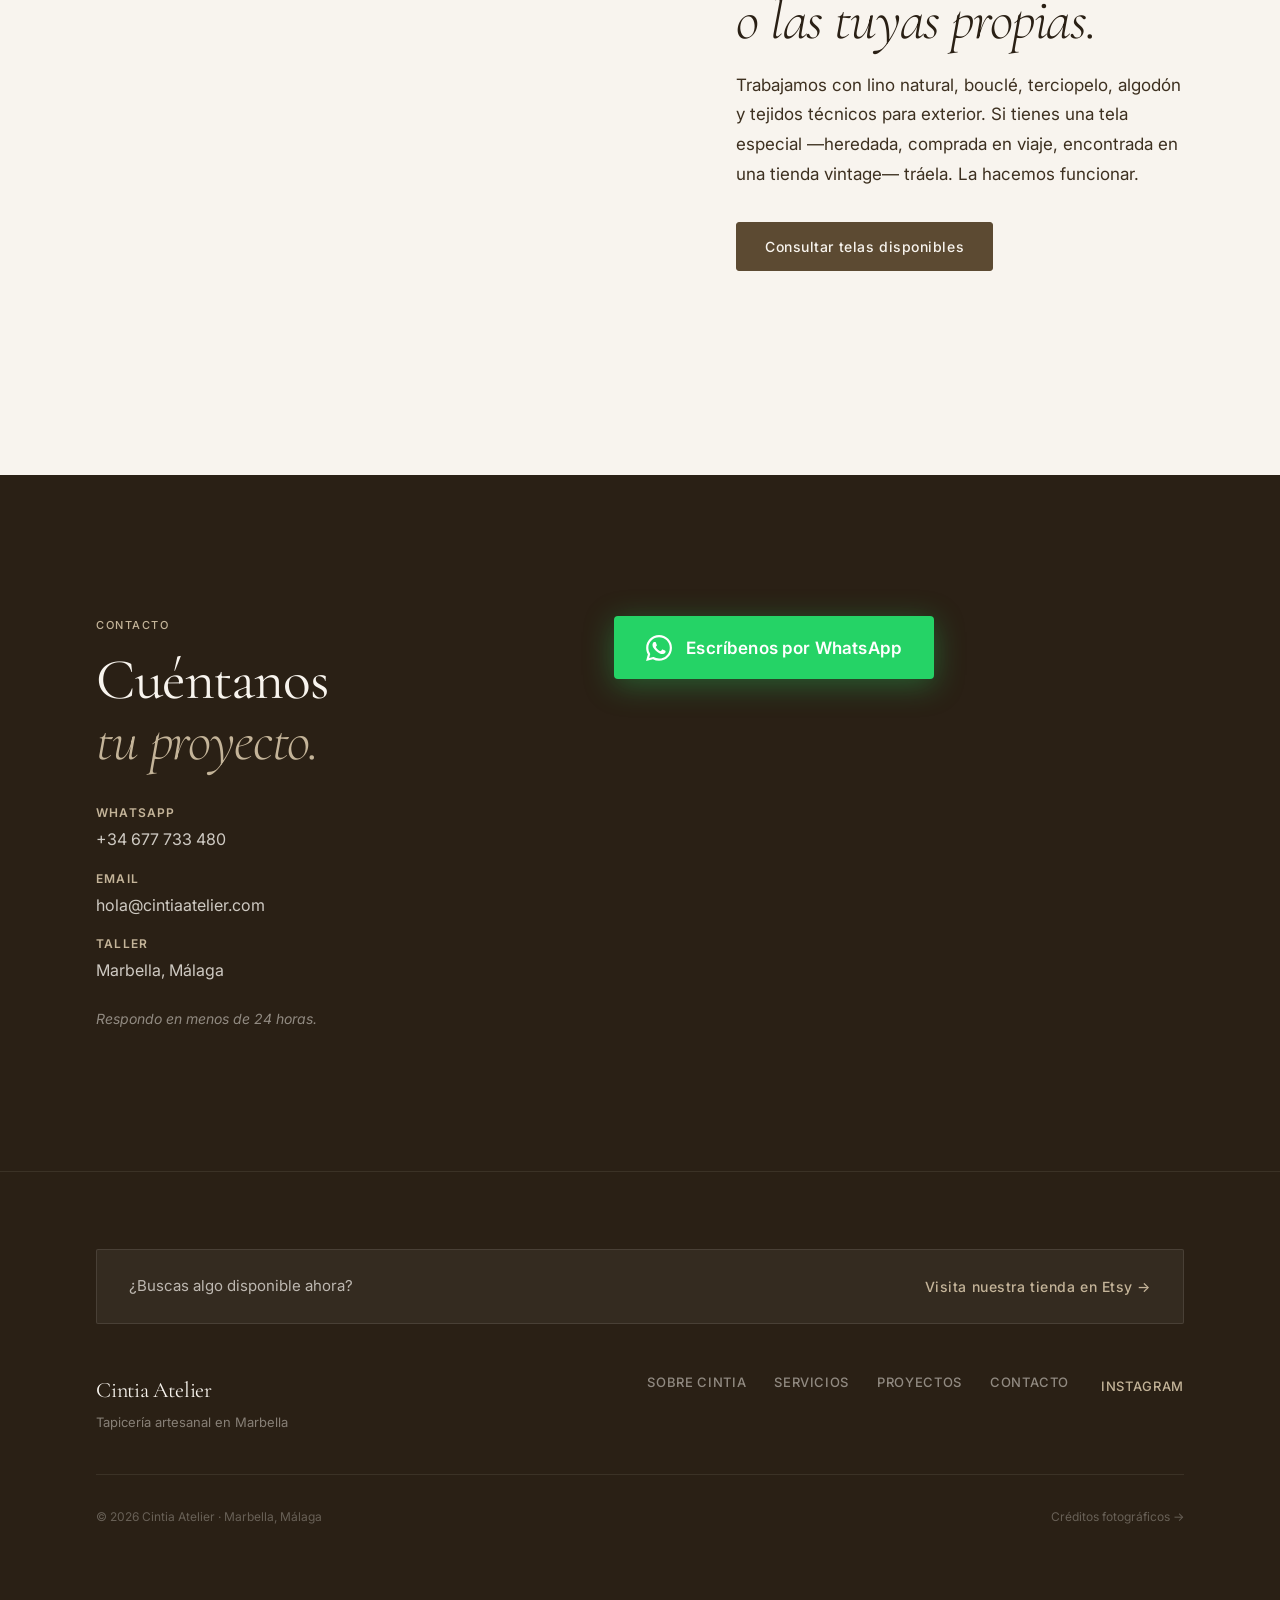
==== commit 2b8c6907: "copy: texto definitivo sección Sobre Cintia https://claude.ai/code/session_01QwANHAMv6apwtBwN3nhDLy" ====
--- a/cintia-atelier/index.html
+++ b/cintia-atelier/index.html
@@ -123,17 +123,19 @@
           </h2>
           <div class="sobre__body reveal">
             <p>
-              Cintia creció rodeada de telas, agujas y el sonido de la máquina de
-              coser de su padre. Aprendió el oficio en este mismo taller —los
-              mismos gestos, el mismo cuidado— y con los años fue sumando su propia
-              voz al lenguaje familiar de la tapicería.
+              Cintia lleva el oficio en las manos y el gusto en la mirada. Formada
+              en el taller familiar que su padre Blas construyó durante décadas en
+              Marbella, heredó algo más que una profesión: heredó el amor por el
+              trabajo bien hecho.
             </p>
             <p>
-              Hoy, desde Marbella, diseña y confecciona a medida para clientes que
-              saben que hay piezas que no se compran por internet. Se habla, se
-              diseña juntos, y se hace bien.
+              Cada pieza pasa por sus manos con el mismo cuidado. Sin prisas. Sin
+              atajos. Con esa atención al detalle que solo tienen quienes realmente
+              disfrutan lo que hacen.
             </p>
-            <!-- PLACEHOLDER: reemplazar con historia definitiva de Cintia -->
+            <p>
+              Trabajar con Cintia es sentir que tu proyecto importa tanto como el suyo.
+            </p>
           </div>
           <a href="#contacto" class="btn btn-text reveal">Hablar con Cintia →</a>
         </div>
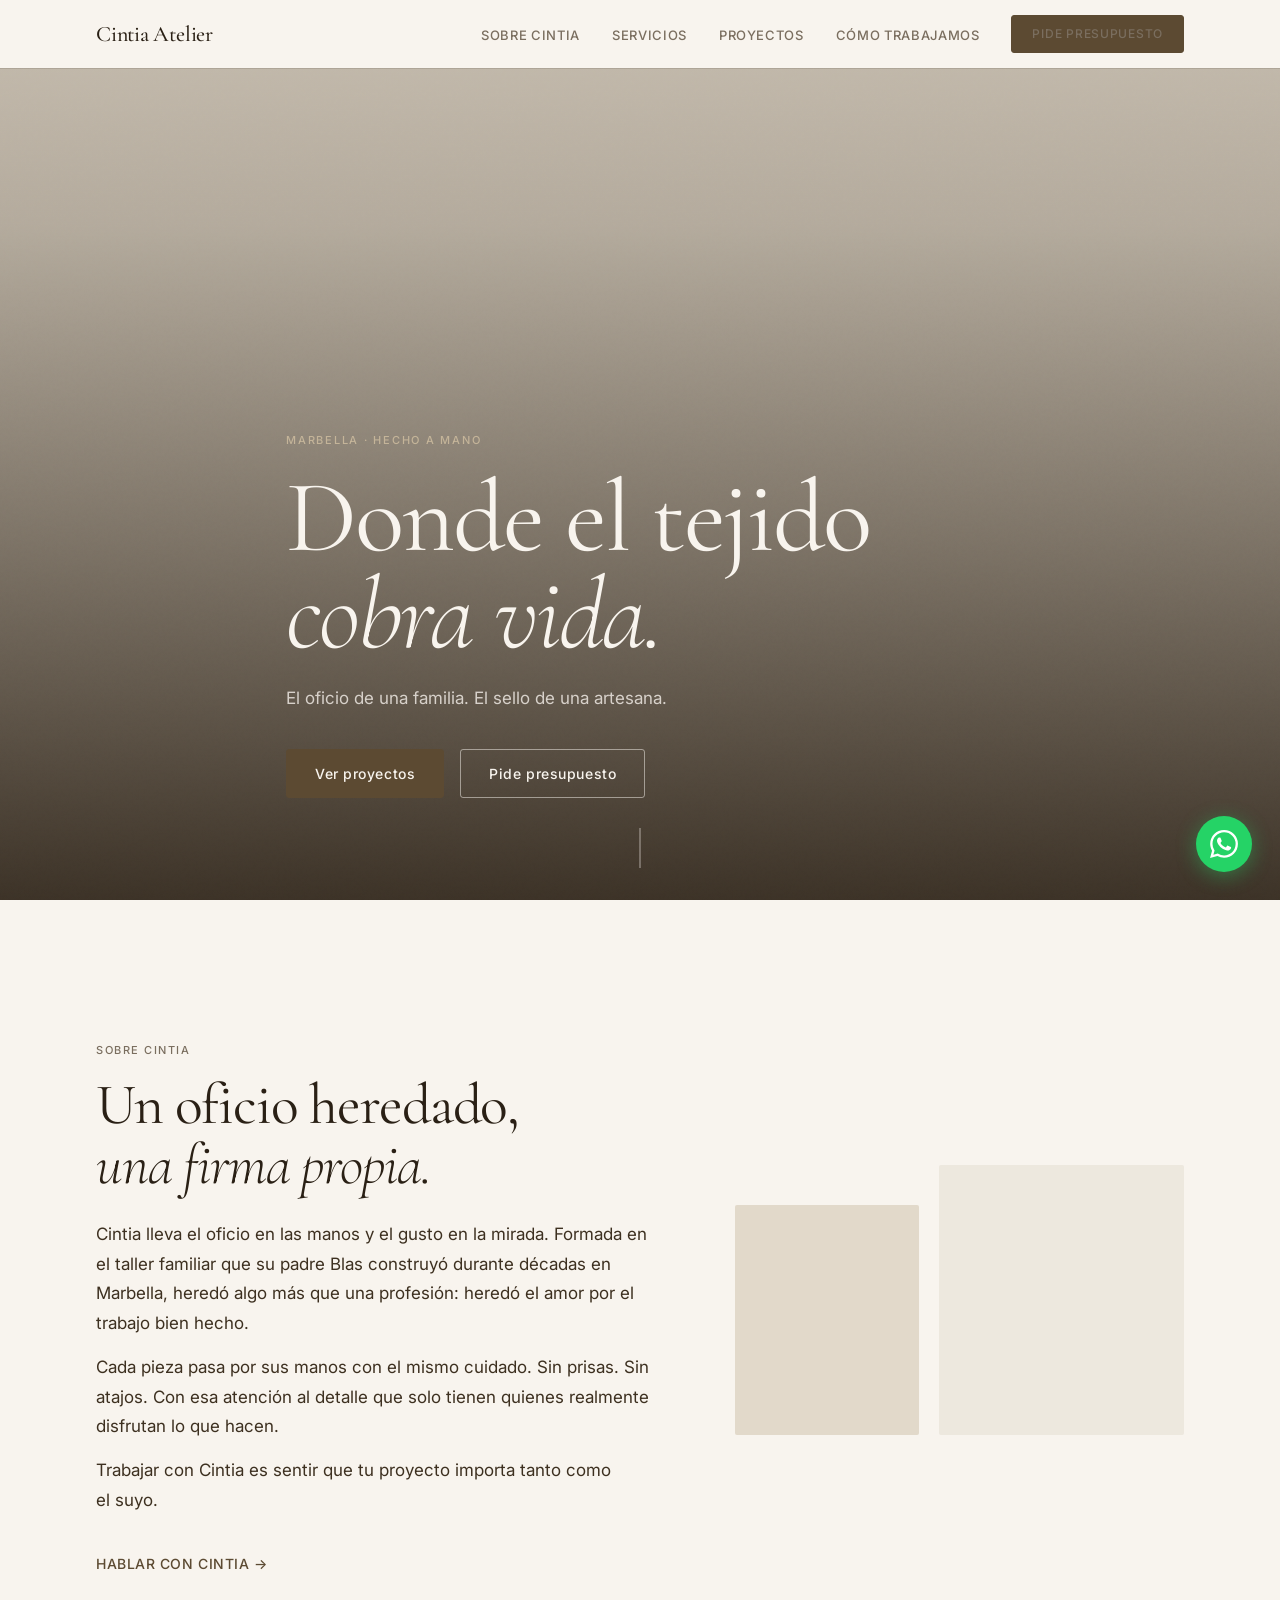
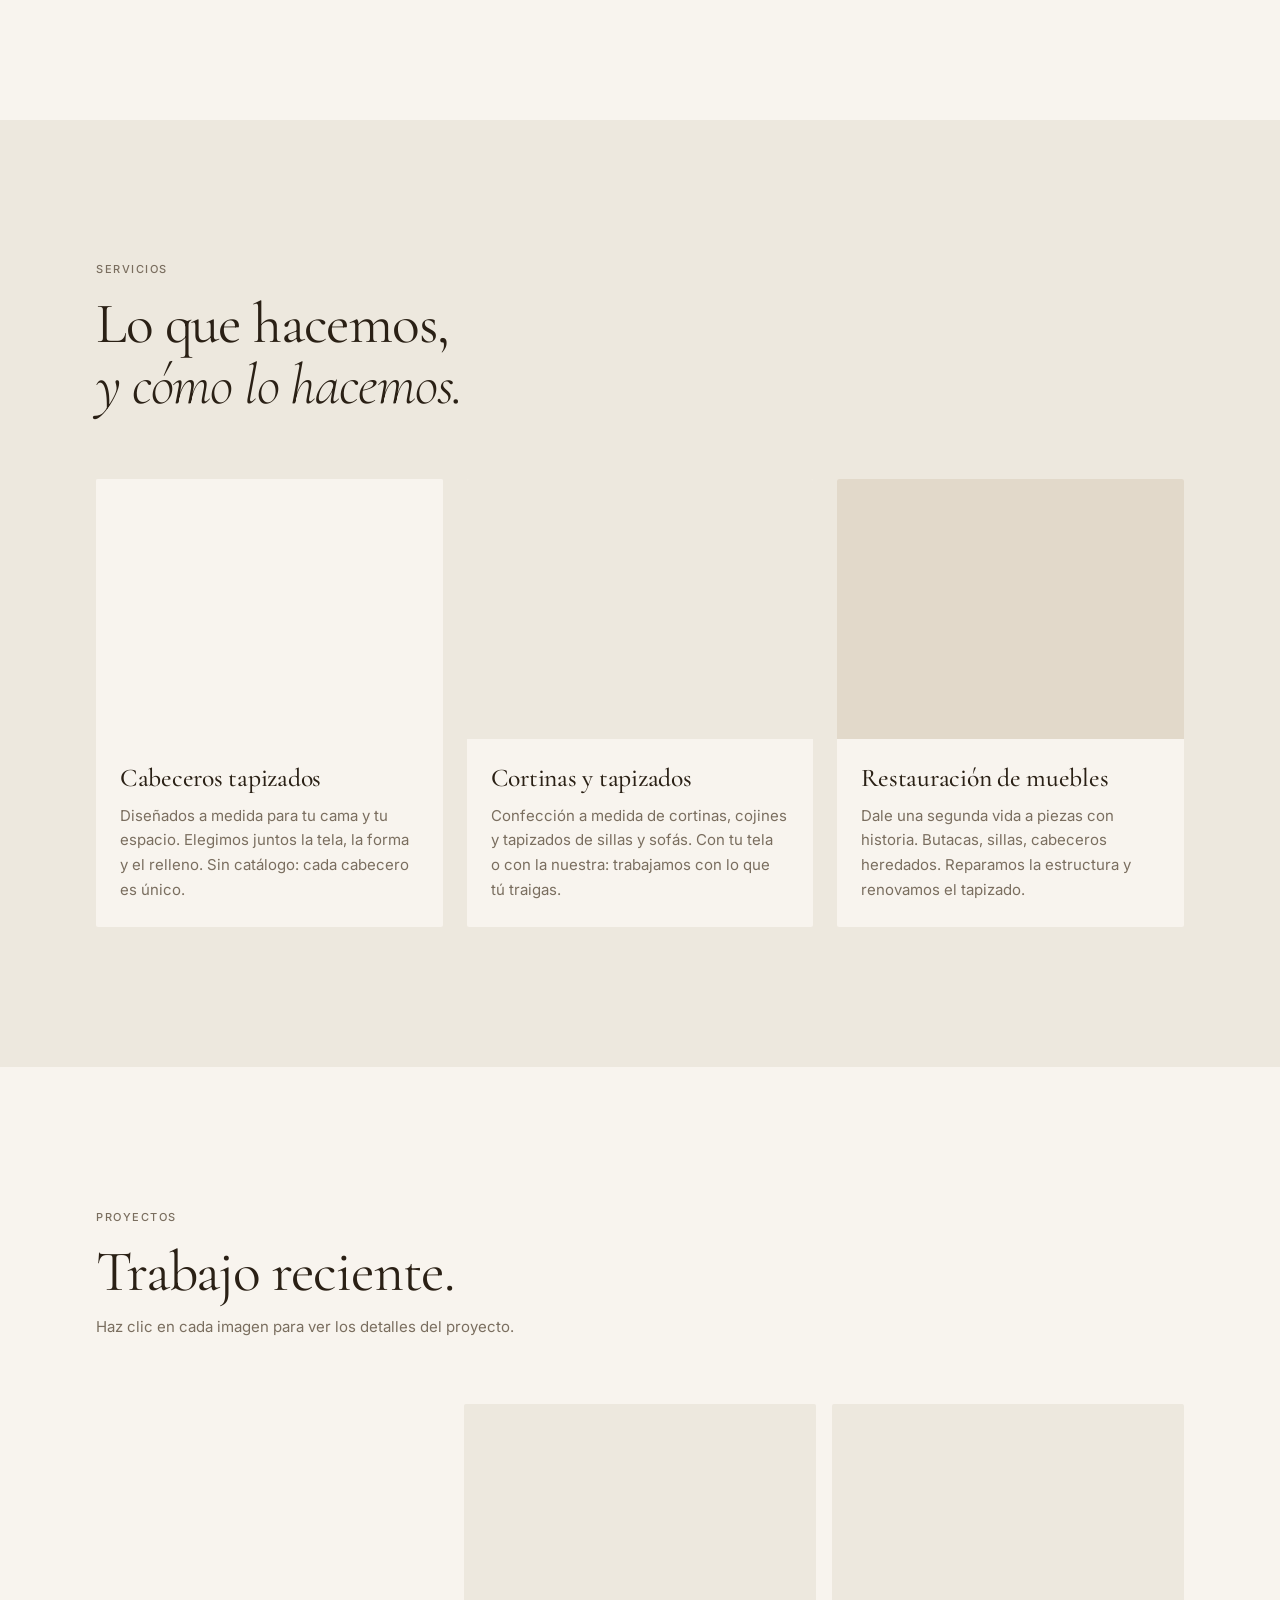
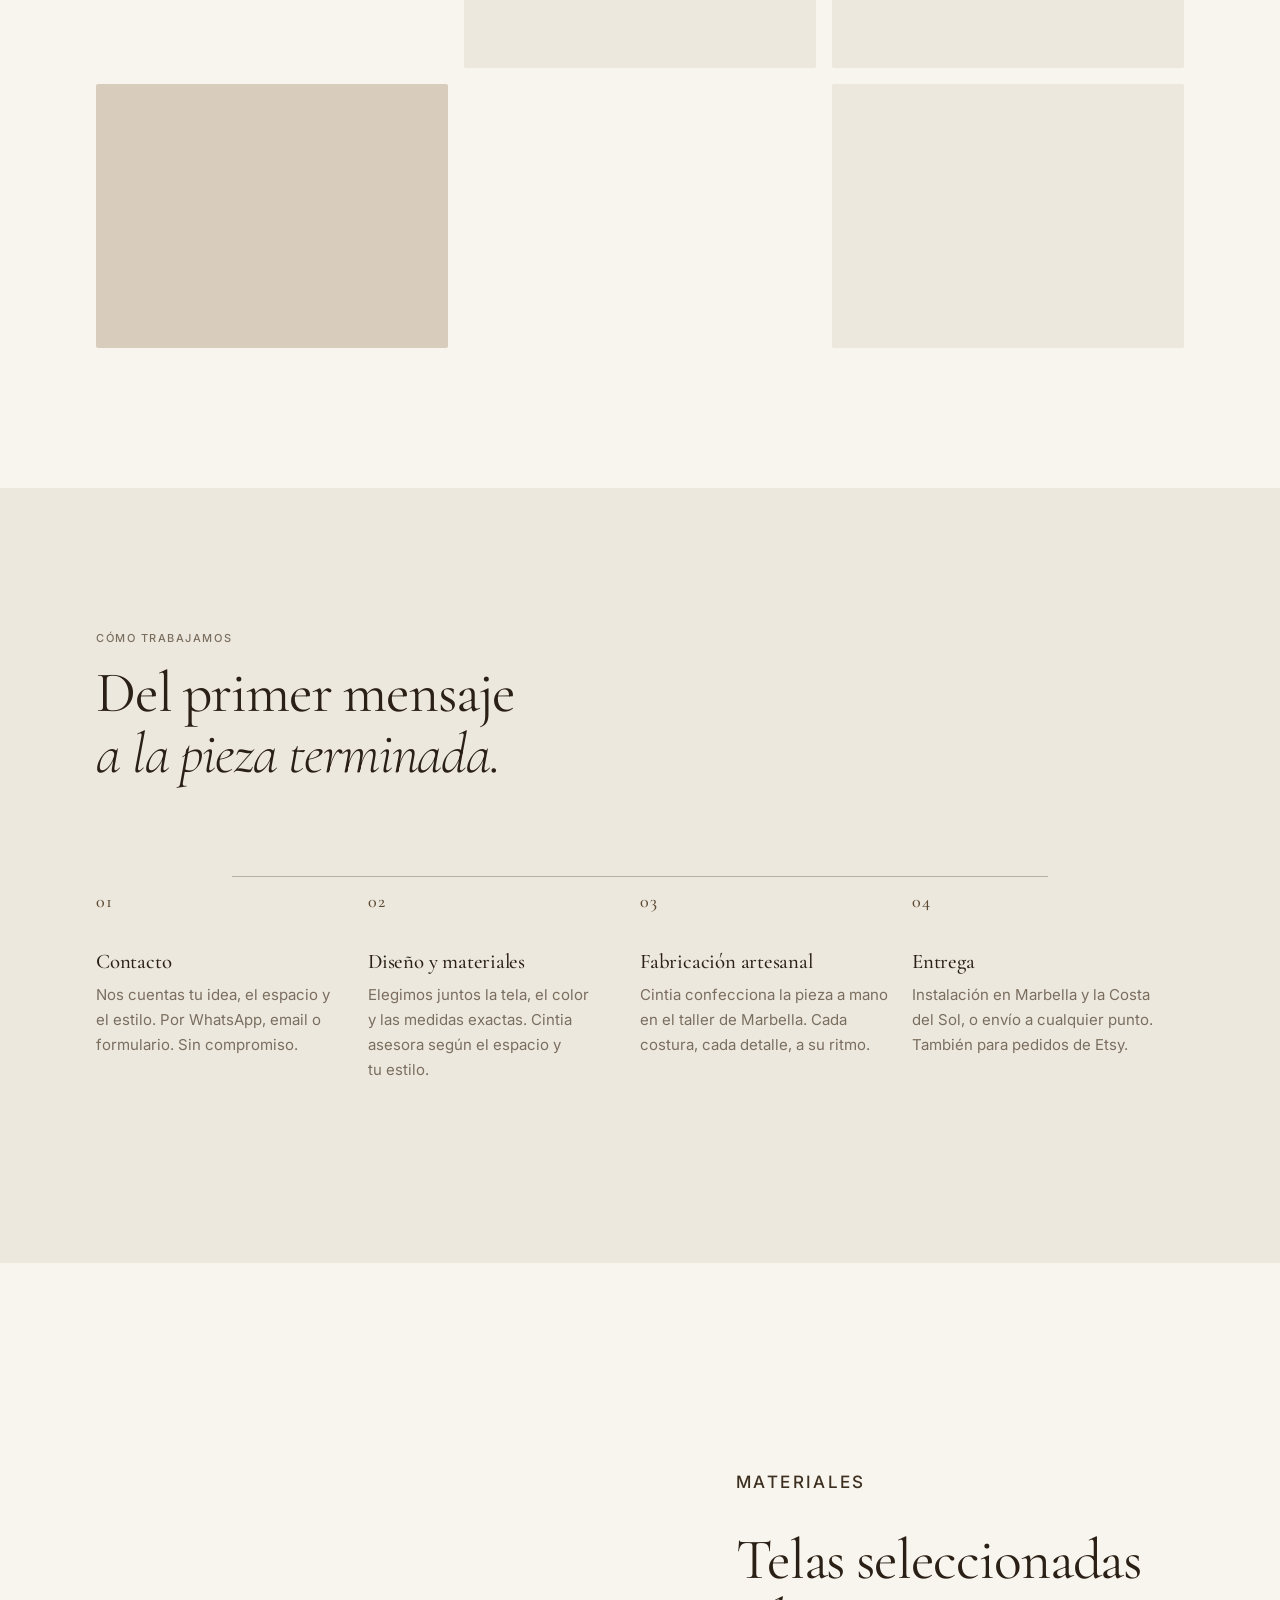
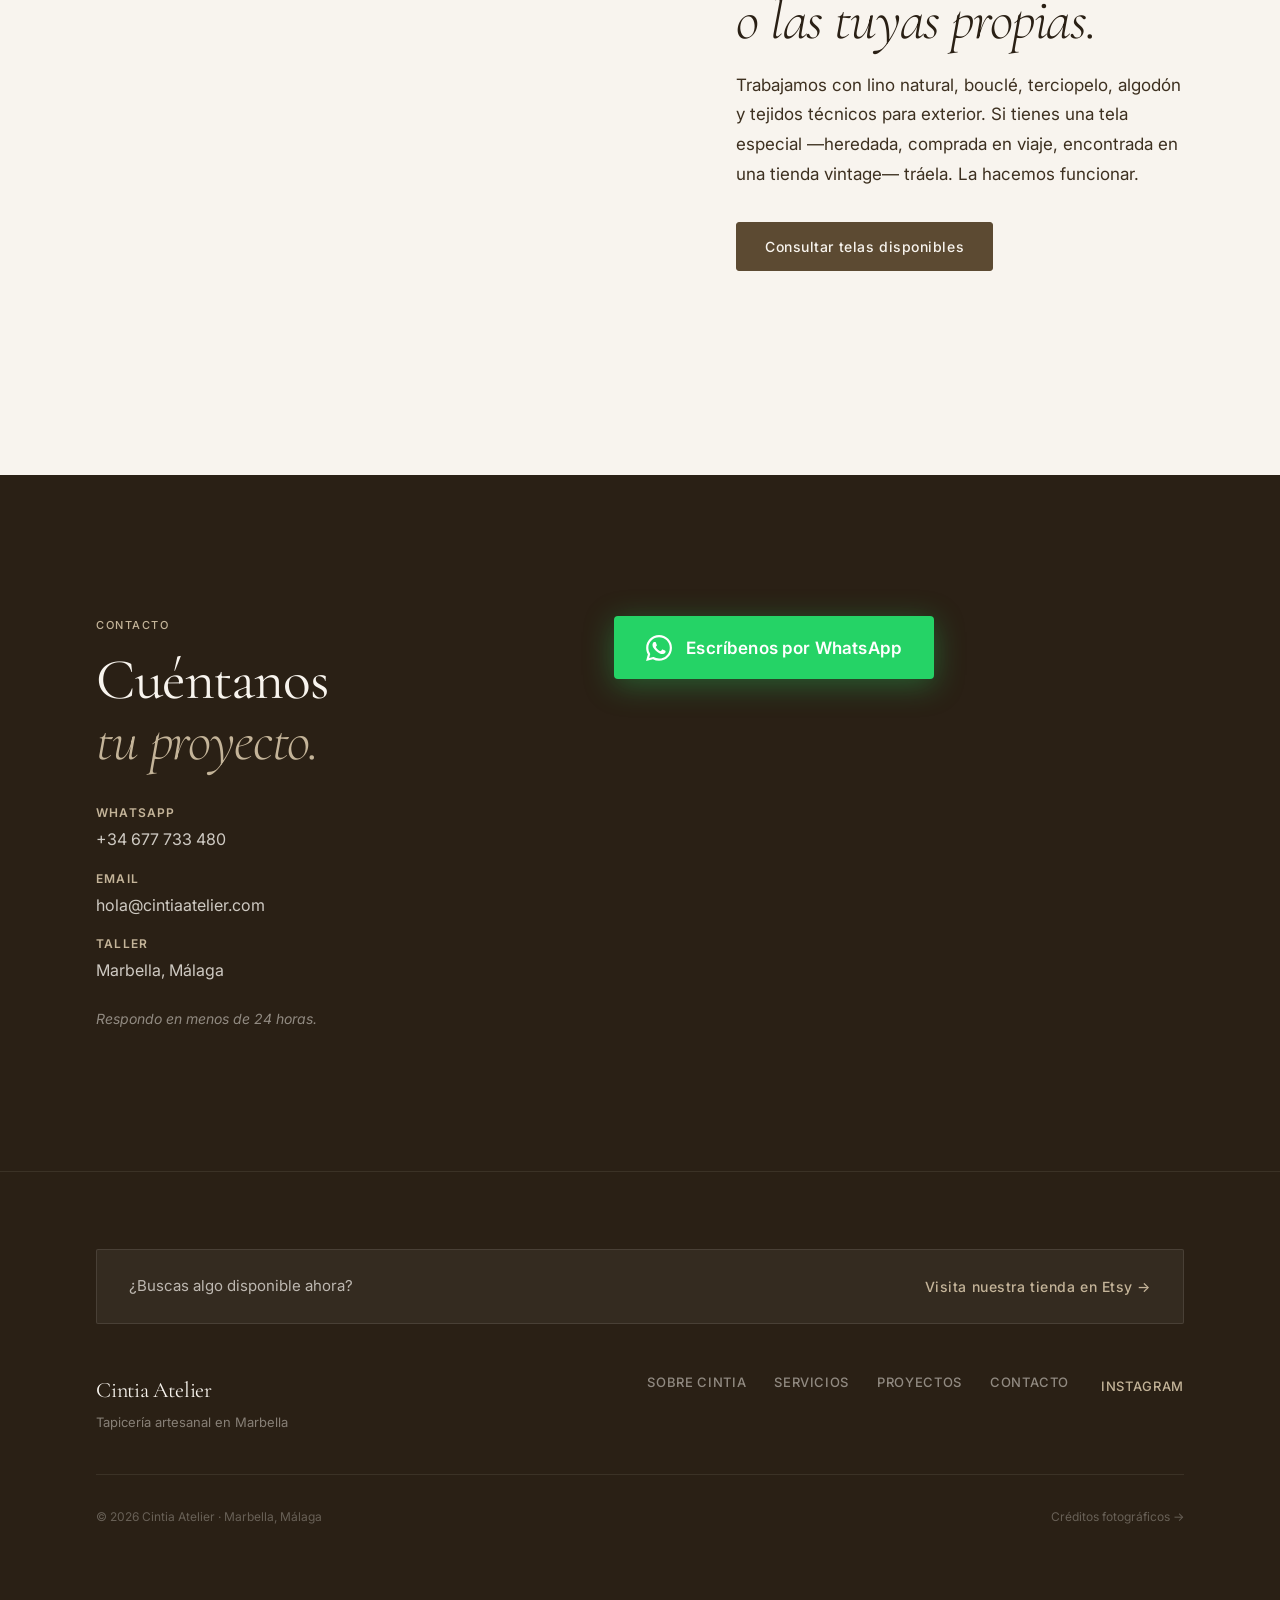
==== commit 996bdd63: "Fix lightbox close/Escape + hero/scroll reveal selector bugs - styles.css: base .lightbox display:no" ====
--- a/cintia-atelier/index.html
+++ b/cintia-atelier/index.html
@@ -22,7 +22,7 @@
   <link rel="stylesheet" href="https://fonts.googleapis.com/css2?family=Cormorant+Garamond:ital,wght@0,300;0,400;0,500;0,600;1,300;1,400;1,500&family=Inter:wght@300;400;500;600&display=swap">
 
   <!-- Styles -->
-  <link rel="stylesheet" href="styles.css?v=20260610">
+  <link rel="stylesheet" href="styles.css?v=20260611">
 
   <!-- Google Analytics (activar cuando el dominio esté listo)
   <script async src="https://www.googletagmanager.com/gtag/js?id=G-XXXXXXXXXX"></script>
@@ -476,7 +476,7 @@
   </dialog>
 
   <!-- Scripts -->
-  <script defer src="lib/manifest.js?v=20260610"></script>
-  <script defer src="main.js?v=20260610"></script>
+  <script defer src="lib/manifest.js?v=20260611"></script>
+  <script defer src="main.js?v=20260611"></script>
 </body>
 </html>
--- a/cintia-atelier/styles.css
+++ b/cintia-atelier/styles.css
@@ -1007,7 +1007,7 @@
   margin: auto;
   border: none;
   background: rgba(30,22,12,0.96);
-  display: flex;
+  display: none;
   align-items: center;
   justify-content: center;
   padding: 0;
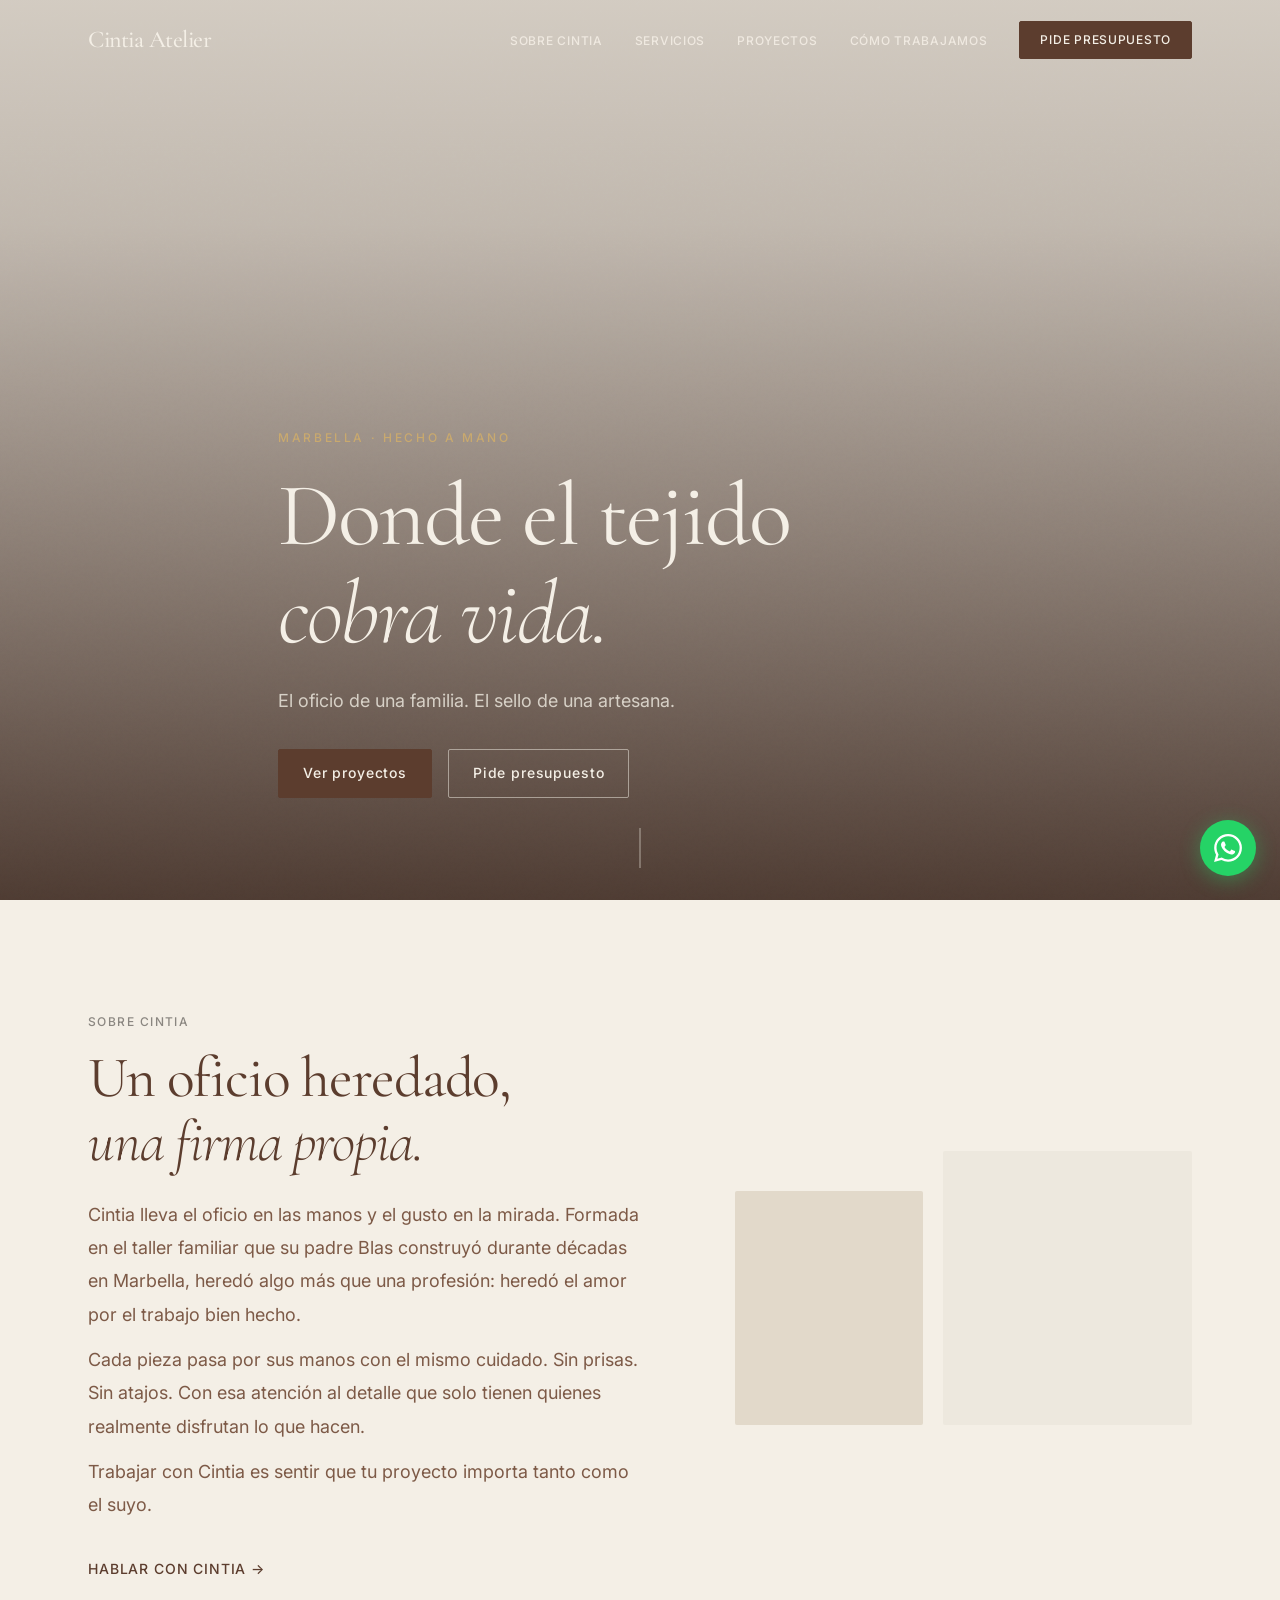
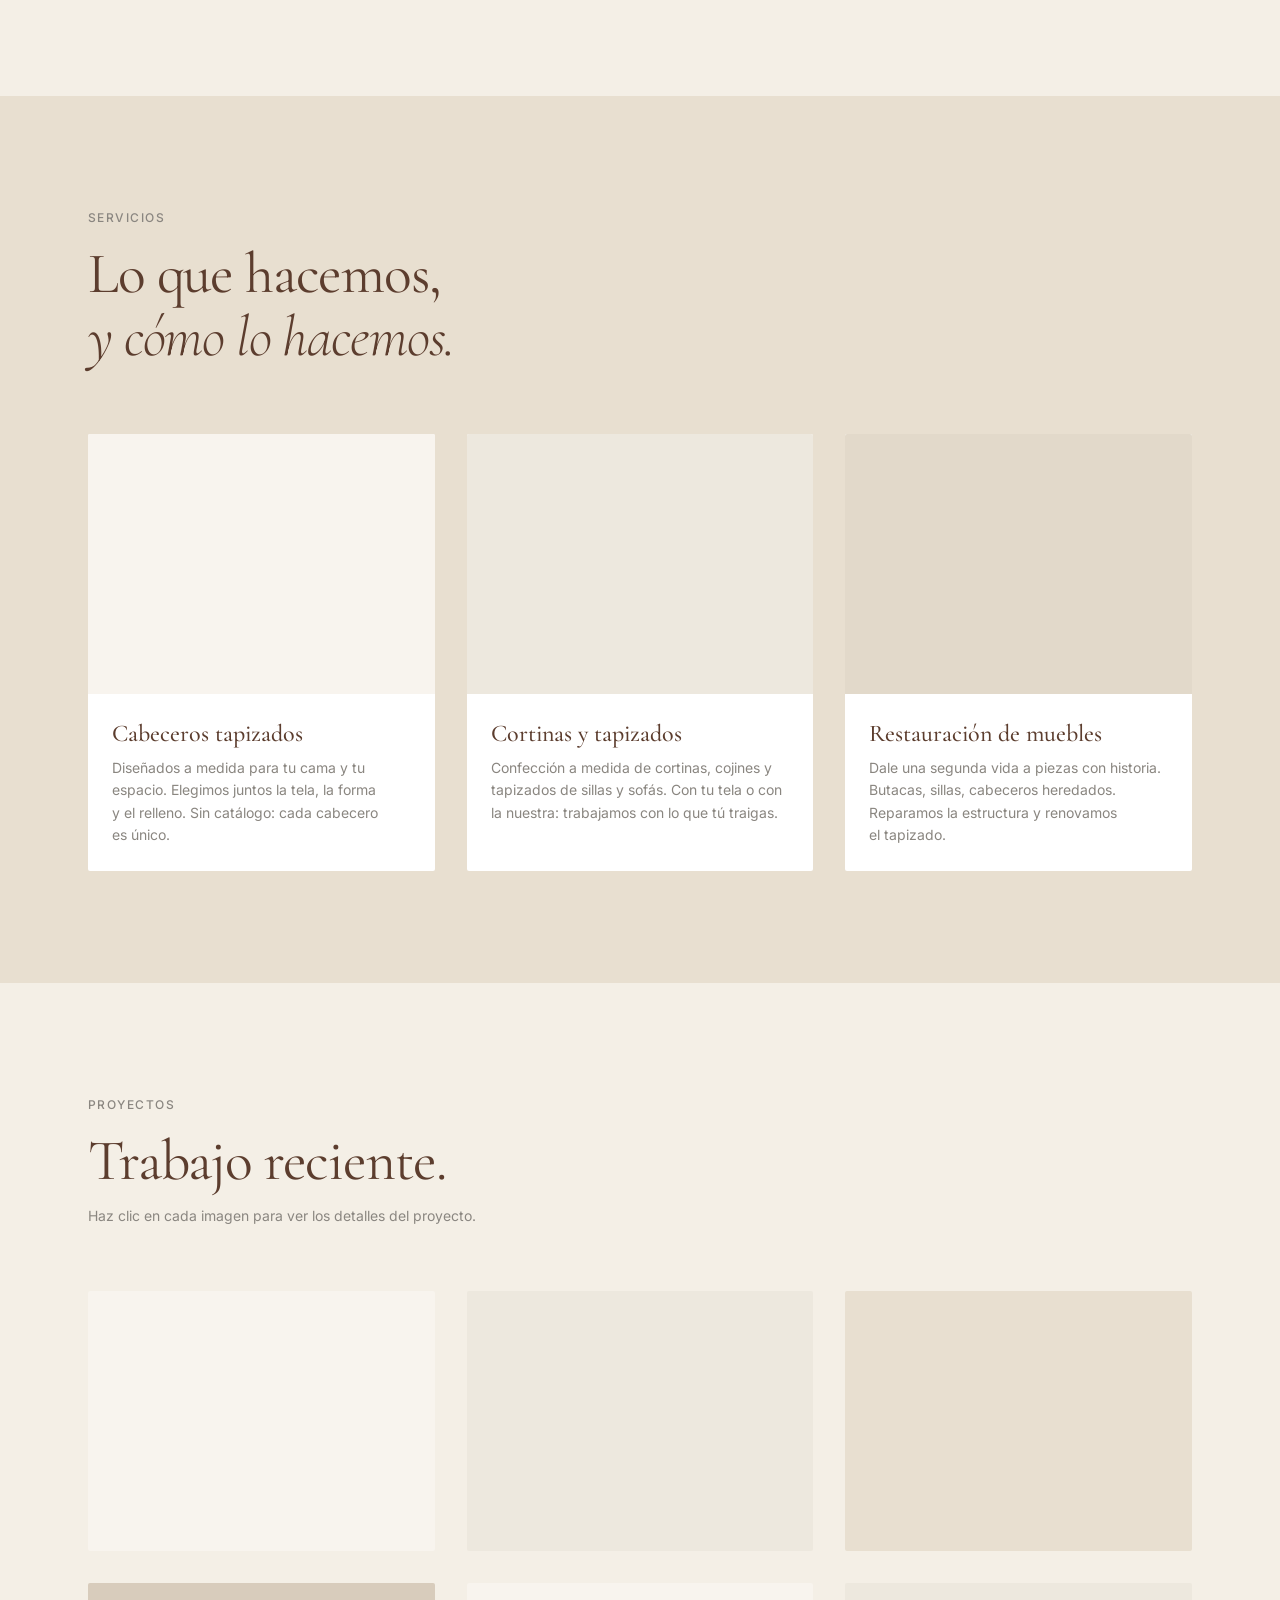
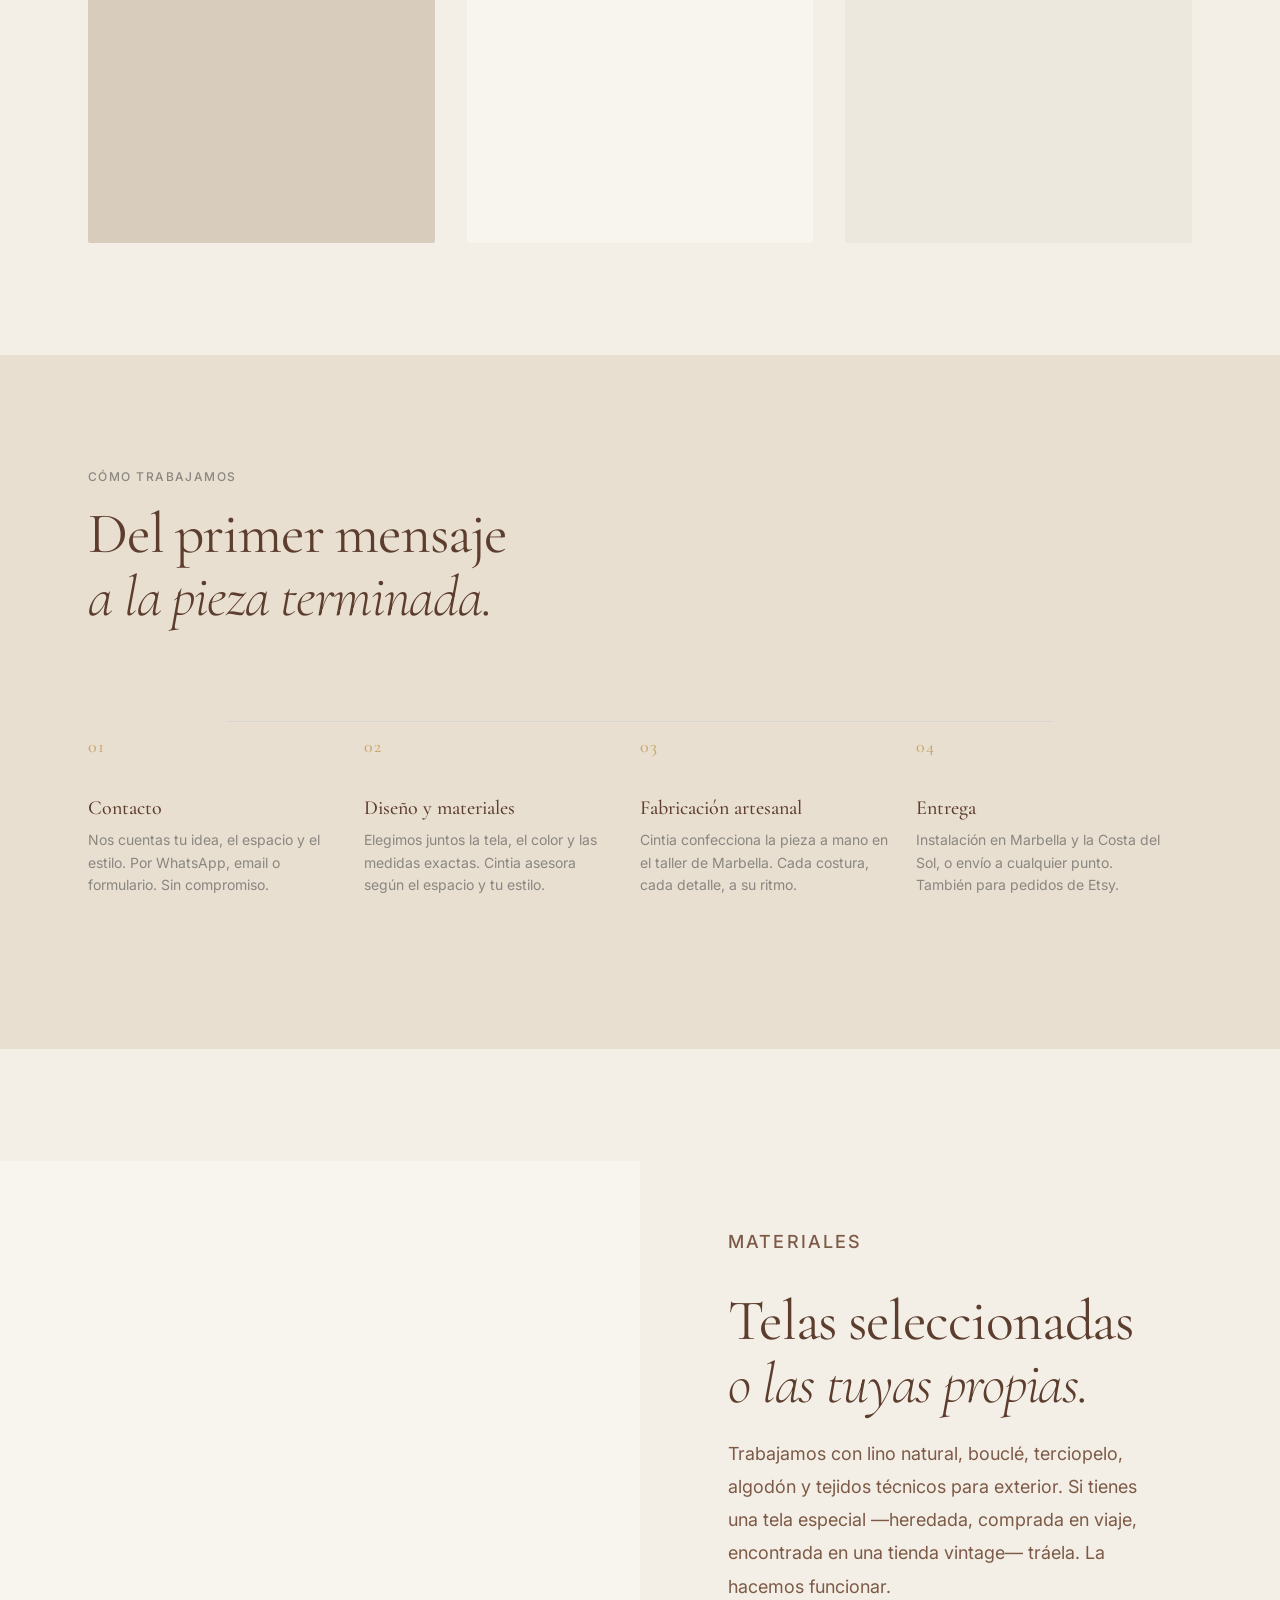
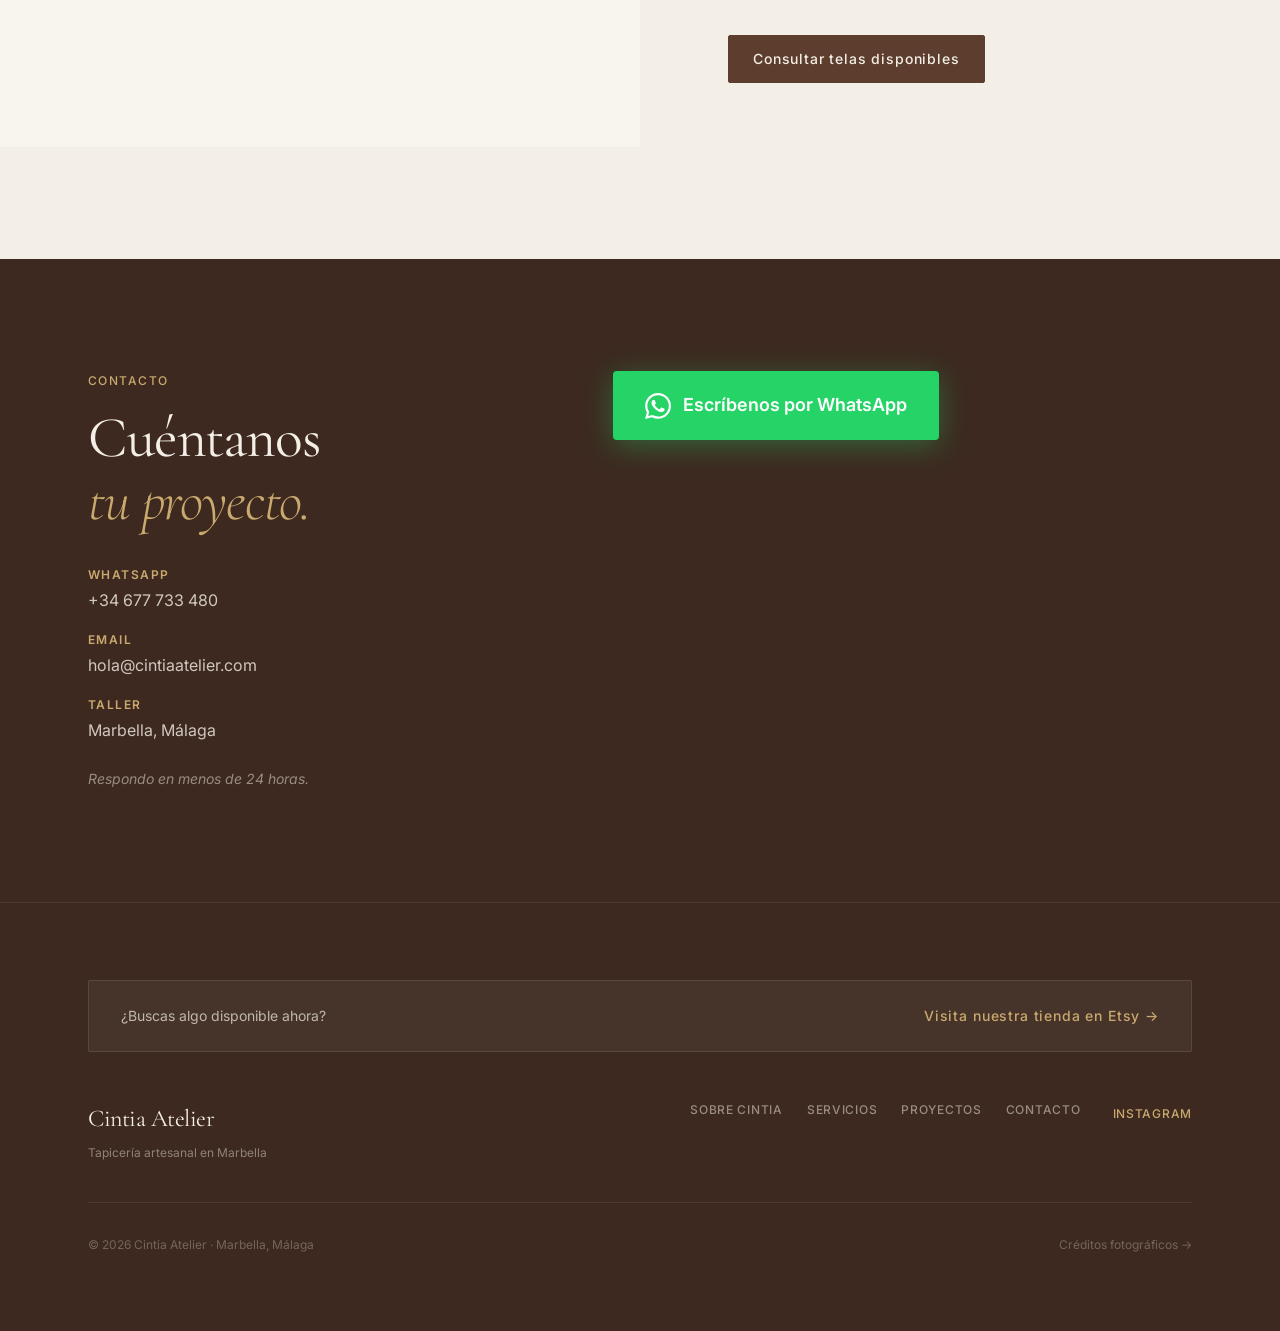
==== commit aff9f72e: "Rediseño completo con tokens del design system oficial Aplica todos los tokens de color (earth/gold/" ====
--- a/cintia-atelier/index.html
+++ b/cintia-atelier/index.html
@@ -19,10 +19,10 @@
   <!-- Fonts -->
   <link rel="preconnect" href="https://fonts.googleapis.com">
   <link rel="preconnect" href="https://fonts.gstatic.com" crossorigin>
-  <link rel="stylesheet" href="https://fonts.googleapis.com/css2?family=Cormorant+Garamond:ital,wght@0,300;0,400;0,500;0,600;1,300;1,400;1,500&family=Inter:wght@300;400;500;600&display=swap">
+  <link rel="stylesheet" href="https://fonts.googleapis.com/css2?family=Cormorant+Garamond:ital,wght@0,300;0,400;0,500;0,600;1,300;1,400;1,500;1,600&family=Inter:wght@300;400;500&display=swap">
 
   <!-- Styles -->
-  <link rel="stylesheet" href="styles.css?v=20260611">
+  <link rel="stylesheet" href="styles.css?v=20260622">
 
   <!-- Google Analytics (activar cuando el dominio esté listo)
   <script async src="https://www.googletagmanager.com/gtag/js?id=G-XXXXXXXXXX"></script>
@@ -476,7 +476,7 @@
   </dialog>
 
   <!-- Scripts -->
-  <script defer src="lib/manifest.js?v=20260611"></script>
-  <script defer src="main.js?v=20260611"></script>
+  <script defer src="lib/manifest.js?v=20260622"></script>
+  <script defer src="main.js?v=20260622"></script>
 </body>
 </html>
--- a/cintia-atelier/styles.css
+++ b/cintia-atelier/styles.css
@@ -1,33 +1,155 @@
 /* =============================================================
-   1. TOKENS
-   ============================================================= */
+   Cintia Atelier — Design System
+   Tokens: Color · Typography · Spacing · Effects
+   ============================================================= */
+
+/* ── 1. DESIGN TOKENS ──────────────────────────────────────── */
 :root {
-  --bg:          #F8F4EE;
-  --bg-alt:      #EDE8DE;
-  --bg-dark:     #2A2015;
-  --paper:       #FFFFFF;
-
-  --ink:         #2A2015;
-  --ink-soft:    #3D3020;
-  --ink-mute:    #7A6E5F;
-  --ink-faint:   rgba(42,32,21,0.35);
-
-  --accent:      #5C4A32;
-  --accent-2:    #8B7355;
-  --accent-3:    #C4B499;
-  --accent-warm: rgba(92,74,50,0.08);
-
-  --line:        rgba(42,32,21,0.12);
-  --line-strong: rgba(42,32,21,0.28);
-
-  --serif: 'Cormorant Garamond', 'Georgia', serif;
-  --sans:  'Inter', -apple-system, BlinkMacSystemFont, 'Segoe UI', system-ui, sans-serif;
-
-  --gutter:      clamp(1.25rem, 5vw, 3.5rem);
-  --section-gap: clamp(5rem, 11vw, 9rem);
-  --ease-out:    cubic-bezier(0.16, 1, 0.3, 1);
-  --ease-soft:   cubic-bezier(0.25, 0.46, 0.45, 0.94);
-  --nav-h:       68px;
+  /* ── Base palette ─────────────────────────── */
+  --color-beige:        #f4efe6;
+  --color-sand:         #e8dfd0;
+  --color-white:        #ffffff;
+  --color-earth:        #5c3d2e;
+  --color-earth-light:  #7d5a47;
+  --color-earth-dark:   #3d2920;
+  --color-gold:         #c9a96e;
+  --color-gold-light:   #dfc190;
+  --color-gold-dark:    #a88450;
+  --color-grey:         #8a8680;
+  --color-grey-light:   #b5b2ad;
+  --color-grey-lighter: #d9d5d0;
+
+  /* ── Semantic surface tokens ──────────────── */
+  --surface-base:       var(--color-beige);
+  --surface-secondary:  var(--color-sand);
+  --surface-paper:      var(--color-white);
+  --surface-dark:       var(--color-earth-dark);
+  --surface-overlay:    rgba(61, 41, 32, 0.62);
+
+  /* ── Semantic text tokens ─────────────────── */
+  --text-primary:       var(--color-earth);
+  --text-secondary:     var(--color-grey);
+  --text-muted:         var(--color-grey-light);
+  --text-inverse:       var(--color-beige);
+  --text-accent:        var(--color-gold);
+
+  /* ── Semantic border tokens ───────────────── */
+  --border-subtle:      var(--color-sand);
+  --border-default:     var(--color-grey-lighter);
+  --border-strong:      var(--color-earth);
+
+  /* ── Accent shorthand ─────────────────────── */
+  --accent-primary:     var(--color-earth);
+  --accent-secondary:   var(--color-gold);
+
+  /* ── Font families ────────────────────────── */
+  --font-display: 'Cormorant Garamond', Georgia, 'Times New Roman', serif;
+  --font-body:    'Inter', system-ui, -apple-system, sans-serif;
+
+  /* ── Font sizes ───────────────────────────── */
+  --font-size-xs:   0.75rem;
+  --font-size-sm:   0.875rem;
+  --font-size-base: 1rem;
+  --font-size-lg:   1.125rem;
+  --font-size-xl:   1.25rem;
+  --font-size-2xl:  1.5rem;
+  --font-size-3xl:  2rem;
+  --font-size-4xl:  2.75rem;
+  --font-size-5xl:  3.75rem;
+  --font-size-6xl:  5rem;
+  --font-size-hero: clamp(3.25rem, 7vw, 6rem);
+
+  /* ── Font weights ─────────────────────────── */
+  --font-weight-light:    300;
+  --font-weight-regular:  400;
+  --font-weight-medium:   500;
+  --font-weight-semibold: 600;
+
+  /* ── Line heights ─────────────────────────── */
+  --line-height-tight:   1.1;
+  --line-height-snug:    1.3;
+  --line-height-normal:  1.6;
+  --line-height-relaxed: 1.85;
+
+  /* ── Letter spacing ───────────────────────── */
+  --letter-spacing-tight:   -0.02em;
+  --letter-spacing-normal:   0em;
+  --letter-spacing-wide:     0.06em;
+  --letter-spacing-wider:    0.12em;
+  --letter-spacing-widest:   0.22em;
+
+  /* ── Spacing scale ───────────────────────── */
+  --space-1:   0.25rem;
+  --space-2:   0.5rem;
+  --space-3:   0.75rem;
+  --space-4:   1rem;
+  --space-5:   1.25rem;
+  --space-6:   1.5rem;
+  --space-8:   2rem;
+  --space-10:  2.5rem;
+  --space-12:  3rem;
+  --space-16:  4rem;
+  --space-20:  5rem;
+  --space-24:  6rem;
+  --space-32:  8rem;
+  --space-40:  10rem;
+  --space-48:  12rem;
+
+  /* ── Layout ───────────────────────────────── */
+  --container-max:          1200px;
+  --container-padding-x:    3rem;
+  --container-padding-x-sm: 1.5rem;
+
+  /* ── Section spacing ──────────────────────── */
+  --section-padding-y:      7rem;
+  --section-padding-y-sm:   4rem;
+  --section-gap:            6rem;
+
+  /* ── Component spacing ────────────────────── */
+  --card-padding:   2rem;
+  --card-gap:       2rem;
+  --nav-height:     80px;
+
+  /* ── Grid ─────────────────────────────────── */
+  --grid-gap:    2rem;
+  --grid-gap-sm: 1.25rem;
+
+  /* ── Border radius ────────────────────────── */
+  --radius-none: 0;
+  --radius-sm:   2px;
+  --radius-md:   4px;
+  --radius-lg:   8px;
+  --radius-full: 9999px;
+
+  /* ── Shadows (warm earth tone base) ──────── */
+  --shadow-sm:  0 1px 4px  rgba(92, 61, 46, 0.07),
+                0 1px 2px  rgba(92, 61, 46, 0.04);
+  --shadow-md:  0 4px 16px rgba(92, 61, 46, 0.09),
+                0 2px 6px  rgba(92, 61, 46, 0.05);
+  --shadow-lg:  0 8px 28px rgba(92, 61, 46, 0.11),
+                0 4px 12px rgba(92, 61, 46, 0.07);
+  --shadow-xl:  0 16px 52px rgba(92, 61, 46, 0.13),
+                0 8px 24px rgba(92, 61, 46, 0.09);
+
+  /* ── Transitions ──────────────────────────── */
+  --transition-fast:    150ms ease;
+  --transition-base:    260ms ease;
+  --transition-slow:    420ms ease;
+  --transition-elegant: 580ms cubic-bezier(0.4, 0, 0.2, 1);
+
+  /* ── Scroll reveal animation ──────────────── */
+  --reveal-distance: 22px;
+  --reveal-duration: 600ms;
+  --reveal-easing:   cubic-bezier(0.4, 0, 0.2, 1);
+
+  /* ── Backdrop ─────────────────────────────── */
+  --backdrop-blur: blur(14px);
+
+  /* ── Borders ──────────────────────────────── */
+  --border-width: 1px;
+
+  /* ── Focus ring ───────────────────────────── */
+  --focus-ring: 0 0 0 3px rgba(201, 169, 110, 0.4);
 }
 
 /* =============================================================
@@ -43,11 +165,12 @@
 }
 
 body {
-  background: var(--bg);
-  color: var(--ink);
-  font-family: var(--sans);
-  font-size: 1rem;
-  line-height: 1.65;
+  background: var(--surface-base);
+  color: var(--text-primary);
+  font-family: var(--font-body);
+  font-size: var(--font-size-base);
+  font-weight: var(--font-weight-regular);
+  line-height: var(--line-height-normal);
   -webkit-font-smoothing: antialiased;
   -moz-osx-font-smoothing: grayscale;
   text-rendering: optimizeLegibility;
@@ -63,85 +186,88 @@
 p { text-wrap: pretty; }
 h1, h2, h3, h4 { text-wrap: balance; }
 
-::selection { background: var(--accent); color: var(--bg); }
+::selection { background: var(--accent-primary); color: var(--text-inverse); }
 
 :focus-visible {
-  outline: 2px solid var(--accent);
-  outline-offset: 3px;
-  border-radius: 4px;
-}
-
-/* Defensive: elements with both .reveal and data-split stay visible */
+  outline: none;
+  box-shadow: var(--focus-ring);
+  border-radius: var(--radius-md);
+}
+
 .reveal[data-split] { opacity: 1; transform: none; }
 
 /* =============================================================
    3. UTILITIES
    ============================================================= */
 .skip-link {
-  position: fixed; top: -100px; left: 1rem; z-index: 9999;
-  padding: .5rem 1rem; background: var(--accent); color: var(--bg);
-  border-radius: 6px; font-size: .875rem; font-weight: 500;
-  transition: top .2s;
-}
-.skip-link:focus { top: 1rem; }
+  position: fixed; top: -100px; left: var(--space-4); z-index: 9999;
+  padding: var(--space-2) var(--space-4);
+  background: var(--accent-primary);
+  color: var(--text-inverse);
+  border-radius: var(--radius-md);
+  font-size: var(--font-size-sm);
+  font-weight: var(--font-weight-medium);
+  transition: top var(--transition-fast);
+  white-space: nowrap;
+}
+.skip-link:focus { top: var(--space-4); }
 
 .container {
   width: 100%;
-  max-width: 1200px;
+  max-width: var(--container-max);
   margin-inline: auto;
-  padding-inline: var(--gutter);
+  padding-inline: var(--container-padding-x-sm);
 }
 
 .kicker {
-  font-family: var(--sans);
-  font-size: .6875rem;
-  font-weight: 500;
-  letter-spacing: .14em;
+  font-family: var(--font-body);
+  font-size: var(--font-size-xs);
+  font-weight: var(--font-weight-medium);
+  letter-spacing: var(--letter-spacing-wider);
   text-transform: uppercase;
-  color: var(--ink-mute);
-  margin-bottom: 1rem;
+  color: var(--text-secondary);
+  margin-bottom: var(--space-4);
 }
 
 .section-header {
-  margin-bottom: clamp(2.5rem, 5vw, 4rem);
+  margin-bottom: clamp(var(--space-10), 5vw, var(--space-16));
 }
 
 .section-sub {
-  color: var(--ink-mute);
-  font-size: .9375rem;
-  margin-top: .75rem;
+  color: var(--text-secondary);
+  font-size: var(--font-size-sm);
+  margin-top: var(--space-3);
 }
 
 /* =============================================================
    4. TYPOGRAPHY
    ============================================================= */
 h1 {
-  font-family: var(--serif);
-  font-size: clamp(3rem, 8vw, 6.5rem);
-  font-weight: 400;
-  line-height: 0.95;
-  letter-spacing: -0.02em;
-}
-h1 em { font-style: italic; font-weight: 300; }
+  font-family: var(--font-display);
+  font-size: var(--font-size-hero);
+  font-weight: var(--font-weight-regular);
+  line-height: var(--line-height-tight);
+  letter-spacing: var(--letter-spacing-tight);
+}
+h1 em { font-style: italic; font-weight: var(--font-weight-light); }
 
 h2 {
-  font-family: var(--serif);
-  font-size: clamp(2rem, 4.5vw, 3.8rem);
-  font-weight: 400;
-  line-height: 1.05;
-  letter-spacing: -0.02em;
-}
-h2 em { font-style: italic; font-weight: 300; }
+  font-family: var(--font-display);
+  font-size: clamp(var(--font-size-3xl), 4.5vw, var(--font-size-5xl));
+  font-weight: var(--font-weight-regular);
+  line-height: var(--line-height-tight);
+  letter-spacing: var(--letter-spacing-tight);
+}
+h2 em { font-style: italic; font-weight: var(--font-weight-light); }
 
 h3 {
-  font-family: var(--serif);
-  font-size: clamp(1.2rem, 2vw, 1.6rem);
-  font-weight: 500;
-  line-height: 1.2;
-  letter-spacing: -0.01em;
-}
-
-p + p { margin-top: .875rem; }
+  font-family: var(--font-display);
+  font-size: clamp(var(--font-size-xl), 2vw, var(--font-size-2xl));
+  font-weight: var(--font-weight-medium);
+  line-height: var(--line-height-snug);
+}
+
+p + p { margin-top: var(--space-3); }
 
 /* =============================================================
    5. BUTTONS & COMPONENTS
@@ -149,61 +275,61 @@
 .btn {
   display: inline-flex;
   align-items: center;
-  gap: .5rem;
-  padding: .75rem 1.75rem;
-  font-family: var(--sans);
-  font-size: .875rem;
-  font-weight: 500;
-  letter-spacing: .04em;
-  border-radius: 3px;
-  transition: background .25s var(--ease-out),
-              color .25s var(--ease-out),
-              transform .18s var(--ease-out),
-              box-shadow .25s var(--ease-out);
+  gap: var(--space-2);
+  padding: var(--space-3) var(--space-6);
+  font-family: var(--font-body);
+  font-size: var(--font-size-sm);
+  font-weight: var(--font-weight-medium);
+  letter-spacing: var(--letter-spacing-wide);
+  border-radius: var(--radius-sm);
+  transition: background var(--transition-base),
+              color var(--transition-base),
+              transform var(--transition-fast),
+              box-shadow var(--transition-base);
   white-space: nowrap;
   cursor: pointer;
 }
 .btn:active { transform: translateY(1px); }
 
 .btn-primary {
-  background: var(--accent);
-  color: var(--bg);
-  border: 1px solid var(--accent);
+  background: var(--accent-primary);
+  color: var(--text-inverse);
+  border: var(--border-width) solid var(--accent-primary);
 }
 .btn-primary:hover {
-  background: var(--ink);
-  border-color: var(--ink);
+  background: var(--color-earth-dark);
+  border-color: var(--color-earth-dark);
 }
 
 .btn-ghost {
   background: transparent;
-  color: var(--bg);
-  border: 1px solid rgba(248,244,238,0.5);
+  color: var(--text-inverse);
+  border: var(--border-width) solid rgba(244, 239, 230, 0.5);
 }
 .btn-ghost:hover {
-  background: rgba(248,244,238,0.1);
-  border-color: var(--bg);
+  background: rgba(244, 239, 230, 0.1);
+  border-color: var(--color-beige);
 }
 
 .btn-outline {
   background: transparent;
-  color: var(--accent);
-  border: 1px solid var(--accent);
+  color: var(--accent-primary);
+  border: var(--border-width) solid var(--accent-primary);
 }
 .btn-outline:hover {
-  background: var(--accent);
-  color: var(--bg);
+  background: var(--accent-primary);
+  color: var(--text-inverse);
 }
 
 .btn-text {
   background: transparent;
-  color: var(--accent);
+  color: var(--accent-primary);
   border: 0;
   padding-inline: 0;
-  padding-block: .25rem;
-  font-size: .875rem;
-  font-weight: 500;
-  letter-spacing: .04em;
+  padding-block: var(--space-1);
+  font-size: var(--font-size-sm);
+  font-weight: var(--font-weight-medium);
+  letter-spacing: var(--letter-spacing-wide);
   text-transform: uppercase;
   position: relative;
 }
@@ -214,8 +340,8 @@
   left: 0;
   width: 0;
   height: 1px;
-  background: var(--accent);
-  transition: width .3s var(--ease-out);
+  background: var(--accent-primary);
+  transition: width var(--transition-slow);
 }
 .btn-text:hover::after { width: 100%; }
 
@@ -224,15 +350,15 @@
    ============================================================= */
 .reveal {
   opacity: 0;
-  transform: translateY(28px);
-  transition: opacity .7s var(--ease-out), transform .7s var(--ease-out);
+  transform: translateY(var(--reveal-distance));
+  transition: opacity var(--reveal-duration) var(--reveal-easing),
+              transform var(--reveal-duration) var(--reveal-easing);
 }
 .reveal.is-visible {
   opacity: 1;
   transform: translateY(0);
 }
 
-/* Staggered delays */
 [data-reveal-delay="100"] { transition-delay: .1s; }
 [data-reveal-delay="150"] { transition-delay: .15s; }
 [data-reveal-delay="200"] { transition-delay: .2s; }
@@ -245,14 +371,15 @@
   position: fixed;
   top: 0; left: 0; right: 0;
   z-index: 100;
-  height: var(--nav-h);
-  transition: background .4s var(--ease-soft),
-              box-shadow .4s var(--ease-soft),
-              backdrop-filter .4s;
+  height: var(--nav-height);
+  transition: background var(--transition-slow),
+              box-shadow var(--transition-slow),
+              backdrop-filter var(--transition-slow);
 }
 .nav.is-scrolled {
-  background: var(--bg);
-  box-shadow: 0 1px 0 var(--line);
+  background: var(--surface-base);
+  box-shadow: var(--shadow-sm);
+  backdrop-filter: var(--backdrop-blur);
 }
 .nav__inner {
   display: flex;
@@ -261,91 +388,95 @@
   height: 100%;
 }
 .nav__logo-text {
-  font-family: var(--serif);
-  font-size: 1.375rem;
-  font-weight: 500;
-  letter-spacing: -.01em;
-  color: var(--bg);
-  transition: color .3s;
-}
-.nav.is-scrolled .nav__logo-text { color: var(--ink); }
+  font-family: var(--font-display);
+  font-size: var(--font-size-2xl);
+  font-weight: var(--font-weight-medium);
+  letter-spacing: var(--letter-spacing-tight);
+  color: var(--text-inverse);
+  transition: color var(--transition-base);
+}
+.nav.is-scrolled .nav__logo-text { color: var(--text-primary); }
 
 .nav__links {
   display: none;
-  gap: 2rem;
+  gap: var(--space-8);
   align-items: center;
 }
 .nav__links a {
-  font-size: .8125rem;
-  font-weight: 500;
-  letter-spacing: .05em;
+  font-size: var(--font-size-xs);
+  font-weight: var(--font-weight-medium);
+  letter-spacing: var(--letter-spacing-wide);
   text-transform: uppercase;
-  color: rgba(248,244,238,0.85);
-  transition: color .25s;
-}
-.nav__links a:hover { color: var(--bg); }
-.nav.is-scrolled .nav__links a { color: var(--ink-mute); }
-.nav.is-scrolled .nav__links a:hover { color: var(--ink); }
+  color: rgba(244, 239, 230, 0.85);
+  transition: color var(--transition-base);
+}
+.nav__links a:hover { color: var(--color-beige); }
+.nav.is-scrolled .nav__links a { color: var(--text-secondary); }
+.nav.is-scrolled .nav__links a:hover { color: var(--text-primary); }
 
 .nav__cta.btn {
-  padding: .5rem 1.25rem;
-  font-size: .75rem;
-  letter-spacing: .06em;
+  padding: var(--space-2) var(--space-5);
+  font-size: var(--font-size-xs);
+  letter-spacing: var(--letter-spacing-wide);
   text-transform: uppercase;
-  background: var(--accent);
-  border-color: var(--accent);
-  color: var(--bg);
-}
-.nav.is-scrolled .nav__cta.btn { background: var(--accent); border-color: var(--accent); }
+  background: var(--accent-primary);
+  border-color: var(--accent-primary);
+  color: var(--text-inverse);
+}
+.nav.is-scrolled .nav__cta.btn {
+  background: var(--accent-primary);
+  border-color: var(--accent-primary);
+}
 
 .nav__hamburger {
   display: flex;
   flex-direction: column;
   gap: 5px;
   width: 28px;
-  padding: 4px 0;
+  padding: var(--space-1) 0;
 }
 .nav__hamburger span {
   display: block;
   height: 1.5px;
-  background: var(--bg);
-  border-radius: 2px;
-  transition: background .3s, transform .35s var(--ease-out), opacity .25s;
-}
-.nav.is-scrolled .nav__hamburger span { background: var(--ink); }
+  background: var(--color-beige);
+  border-radius: var(--radius-sm);
+  transition: background var(--transition-base),
+              transform var(--transition-slow),
+              opacity var(--transition-base);
+}
+.nav.is-scrolled .nav__hamburger span { background: var(--text-primary); }
 .nav__hamburger.is-open span:nth-child(1) { transform: translateY(6.5px) rotate(45deg); }
 .nav__hamburger.is-open span:nth-child(2) { opacity: 0; }
 .nav__hamburger.is-open span:nth-child(3) { transform: translateY(-6.5px) rotate(-45deg); }
 
-/* Mobile nav menu */
 .nav__menu {
   position: fixed;
-  inset: var(--nav-h) 0 0 0;
-  background: var(--bg);
+  inset: var(--nav-height) 0 0 0;
+  background: var(--surface-base);
   display: flex;
   flex-direction: column;
   align-items: center;
   justify-content: center;
-  gap: 2.5rem;
+  gap: var(--space-10);
   z-index: 99;
   opacity: 0;
   pointer-events: none;
-  transition: opacity .35s var(--ease-out);
+  transition: opacity var(--transition-slow);
 }
 .nav__menu.is-open {
   opacity: 1;
   pointer-events: auto;
 }
 .nav__menu a {
-  font-family: var(--serif);
-  font-size: clamp(1.8rem, 5vw, 2.5rem);
-  color: var(--ink);
-  font-weight: 400;
-  letter-spacing: -.01em;
-  transition: color .2s;
-}
-.nav__menu a:hover { color: var(--accent); }
-.nav__menu .btn { margin-top: .5rem; }
+  font-family: var(--font-display);
+  font-size: clamp(1.8rem, 5vw, var(--font-size-4xl));
+  color: var(--text-primary);
+  font-weight: var(--font-weight-regular);
+  letter-spacing: var(--letter-spacing-tight);
+  transition: color var(--transition-fast);
+}
+.nav__menu a:hover { color: var(--accent-secondary); }
+.nav__menu .btn { margin-top: var(--space-2); }
 
 /* =============================================================
    8. HERO
@@ -367,7 +498,7 @@
   height: 100%;
   object-fit: cover;
   transform: scale(1.04);
-  transition: transform 8s var(--ease-soft);
+  transition: transform 8s cubic-bezier(0.25, 0.46, 0.45, 0.94);
 }
 .hero.is-loaded .hero__bg img { transform: scale(1); }
 
@@ -376,10 +507,10 @@
   inset: 0;
   background: linear-gradient(
     to top,
-    rgba(42,32,21,0.90) 0%,
-    rgba(42,32,21,0.55) 40%,
-    rgba(42,32,21,0.25) 75%,
-    rgba(42,32,21,0.15) 100%
+    rgba(61, 41, 32, 0.90) 0%,
+    rgba(61, 41, 32, 0.55) 40%,
+    rgba(61, 41, 32, 0.25) 75%,
+    rgba(61, 41, 32, 0.15) 100%
   );
 }
 .hero__grain {
@@ -394,43 +525,43 @@
 .hero__content {
   position: relative;
   z-index: 2;
-  padding-bottom: clamp(4rem, 8vw, 7rem);
-  padding-top: calc(var(--nav-h) + 2rem);
+  padding-bottom: clamp(var(--space-16), 8vw, var(--section-padding-y));
+  padding-top: calc(var(--nav-height) + var(--space-8));
   max-width: 820px;
 }
 .hero__kicker {
-  font-family: var(--sans);
-  font-size: .6875rem;
-  font-weight: 500;
-  letter-spacing: .16em;
+  font-family: var(--font-body);
+  font-size: var(--font-size-xs);
+  font-weight: var(--font-weight-medium);
+  letter-spacing: var(--letter-spacing-widest);
   text-transform: uppercase;
-  color: var(--accent-3);
-  margin-bottom: 1.25rem;
+  color: var(--accent-secondary);
+  margin-bottom: var(--space-5);
   transition-delay: .1s;
 }
 .hero__title {
-  color: var(--bg);
-  margin-bottom: 1.25rem;
+  color: var(--text-inverse);
+  margin-bottom: var(--space-5);
   transition-delay: .2s;
 }
 .hero__sub {
-  font-size: clamp(.9rem, 1.5vw, 1.0625rem);
-  color: rgba(248,244,238,0.78);
+  font-size: clamp(var(--font-size-sm), 1.5vw, var(--font-size-lg));
+  color: rgba(244, 239, 230, 0.78);
   max-width: 44ch;
-  line-height: 1.7;
-  margin-bottom: 2.25rem;
+  line-height: var(--line-height-relaxed);
+  margin-bottom: var(--space-8);
   transition-delay: .32s;
 }
 .hero__actions {
   display: flex;
-  gap: 1rem;
+  gap: var(--space-4);
   flex-wrap: wrap;
   transition-delay: .44s;
 }
 
 .hero__scroll-hint {
   position: absolute;
-  bottom: 2rem;
+  bottom: var(--space-8);
   left: 50%;
   transform: translateX(-50%);
   z-index: 2;
@@ -438,13 +569,13 @@
   flex-direction: column;
   align-items: center;
   opacity: .6;
-  transition: opacity .3s;
+  transition: opacity var(--transition-base);
 }
 .hero__scroll-hint:hover { opacity: 1; }
 .hero__scroll-line {
   width: 1px;
   height: 40px;
-  background: var(--bg);
+  background: var(--color-beige);
   animation: scrollPulse 2s ease-in-out infinite;
 }
 @keyframes scrollPulse {
@@ -458,28 +589,28 @@
    9. SOBRE CINTIA
    ============================================================= */
 .sobre {
-  padding-block: var(--section-gap);
-  background: var(--bg);
+  padding-block: var(--section-padding-y);
+  background: var(--surface-base);
 }
 .sobre__inner {
   display: grid;
-  gap: clamp(2.5rem, 6vw, 5rem);
+  gap: clamp(var(--space-10), 6vw, var(--space-20));
   align-items: center;
 }
 .sobre__text {
   max-width: 560px;
 }
-.sobre__text h2 { margin-bottom: 1.5rem; }
+.sobre__text h2 { margin-bottom: var(--space-6); }
 .sobre__body {
-  color: var(--ink-soft);
-  font-size: clamp(.9375rem, 1.5vw, 1.0625rem);
-  line-height: 1.75;
-  margin-bottom: 2rem;
+  color: var(--color-earth-light);
+  font-size: clamp(var(--font-size-sm), 1.5vw, var(--font-size-lg));
+  line-height: var(--line-height-relaxed);
+  margin-bottom: var(--space-8);
 }
 .sobre__images {
   display: grid;
   grid-template-columns: 3fr 4fr;
-  gap: 1rem;
+  gap: var(--space-4);
   position: relative;
 }
 .sobre__img-portrait img,
@@ -487,10 +618,10 @@
   width: 100%;
   height: 100%;
   object-fit: cover;
-  border-radius: 2px;
+  border-radius: var(--radius-sm);
 }
 .sobre__img-portrait {
-  padding-top: 2.5rem;
+  padding-top: var(--space-10);
 }
 .sobre__img-portrait img { aspect-ratio: 4/5; }
 .sobre__img-studio img { aspect-ratio: 5/4; }
@@ -499,25 +630,26 @@
    10. SERVICIOS
    ============================================================= */
 .servicios {
-  padding-block: var(--section-gap);
-  background: var(--bg-alt);
+  padding-block: var(--section-padding-y);
+  background: var(--surface-secondary);
 }
 .servicios__grid {
   display: grid;
-  gap: 1.5rem;
+  gap: var(--space-6);
 }
 
 .servicio-card {
-  background: var(--bg);
-  border-radius: 2px;
+  background: var(--surface-paper);
+  border-radius: var(--radius-sm);
   overflow: hidden;
   display: flex;
   flex-direction: column;
-  transition: transform .3s var(--ease-out), box-shadow .3s var(--ease-out);
+  transition: transform var(--transition-slow),
+              box-shadow var(--transition-slow);
 }
 .servicio-card:hover {
   transform: translateY(-4px);
-  box-shadow: 0 16px 40px rgba(42,32,21,0.10);
+  box-shadow: var(--shadow-lg);
 }
 .servicio-card__img {
   overflow: hidden;
@@ -526,43 +658,43 @@
 .servicio-card__img img {
   width: 100%;
   aspect-ratio: 4/3;
-  transition: transform .5s var(--ease-soft);
+  transition: transform var(--transition-elegant);
 }
 .servicio-card:hover .servicio-card__img img {
   transform: scale(1.04);
 }
 .servicio-card__body {
-  padding: 1.5rem;
+  padding: var(--space-6);
   flex: 1;
 }
 .servicio-card__body h3 {
-  margin-bottom: .6rem;
-  color: var(--ink);
+  margin-bottom: var(--space-2);
+  color: var(--text-primary);
 }
 .servicio-card__body p {
-  font-size: .9375rem;
-  color: var(--ink-mute);
-  line-height: 1.65;
+  font-size: var(--font-size-sm);
+  color: var(--text-secondary);
+  line-height: var(--line-height-normal);
 }
 
 /* =============================================================
    11. PORTFOLIO
    ============================================================= */
 .portfolio {
-  padding-block: var(--section-gap);
-  background: var(--bg);
+  padding-block: var(--section-padding-y);
+  background: var(--surface-base);
 }
 .portfolio__grid {
   display: grid;
   grid-template-columns: repeat(auto-fill, minmax(280px, 1fr));
-  gap: 1rem;
+  gap: var(--space-4);
 }
 .portfolio-item {
   position: relative;
   overflow: hidden;
-  border-radius: 2px;
+  border-radius: var(--radius-sm);
   cursor: pointer;
-  background: var(--bg-alt);
+  background: var(--surface-secondary);
   display: block;
   aspect-ratio: 4/3;
 }
@@ -570,7 +702,8 @@
   width: 100%;
   height: 100%;
   object-fit: cover;
-  transition: transform .5s var(--ease-soft), filter .3s;
+  transition: transform var(--transition-elegant),
+              filter var(--transition-base);
 }
 .portfolio-item:hover img {
   transform: scale(1.06);
@@ -579,36 +712,37 @@
 .portfolio-item__overlay {
   position: absolute;
   inset: 0;
-  background: linear-gradient(to top, rgba(42,32,21,0.75) 0%, transparent 60%);
+  background: linear-gradient(to top, rgba(61, 41, 32, 0.75) 0%, transparent 60%);
   display: flex;
   align-items: flex-end;
-  padding: 1.25rem;
+  padding: var(--space-5);
   opacity: 0;
-  transition: opacity .3s var(--ease-out);
+  transition: opacity var(--transition-base);
 }
 .portfolio-item:hover .portfolio-item__overlay { opacity: 1; }
 .portfolio-item__title {
-  font-family: var(--serif);
-  font-size: 1.1rem;
-  color: var(--bg);
-  font-weight: 400;
+  font-family: var(--font-display);
+  font-size: var(--font-size-lg);
+  color: var(--text-inverse);
+  font-weight: var(--font-weight-regular);
 }
 .portfolio-item__hint {
   position: absolute;
-  top: 1rem;
-  right: 1rem;
+  top: var(--space-4);
+  right: var(--space-4);
   width: 36px;
   height: 36px;
-  border-radius: 50%;
-  background: rgba(248,244,238,0.9);
+  border-radius: var(--radius-full);
+  background: rgba(244, 239, 230, 0.9);
   display: flex;
   align-items: center;
   justify-content: center;
-  color: var(--accent);
-  font-size: .9rem;
+  color: var(--accent-primary);
+  font-size: var(--font-size-sm);
   opacity: 0;
   transform: scale(.8);
-  transition: opacity .25s var(--ease-out), transform .25s var(--ease-out);
+  transition: opacity var(--transition-base),
+              transform var(--transition-base);
 }
 .portfolio-item:hover .portfolio-item__hint {
   opacity: 1;
@@ -619,8 +753,8 @@
    12. PROCESO
    ============================================================= */
 .proceso {
-  padding-block: var(--section-gap);
-  background: var(--bg-alt);
+  padding-block: var(--section-padding-y);
+  background: var(--surface-secondary);
 }
 .proceso__steps {
   display: grid;
@@ -628,55 +762,54 @@
   counter-reset: step;
   position: relative;
 }
-/* Connecting line (desktop) */
 .proceso__steps::before {
   content: '';
   position: absolute;
-  top: 1.5rem;
+  top: var(--space-6);
   left: 1.75rem;
-  bottom: 1.5rem;
+  bottom: var(--space-6);
   width: 1px;
-  background: var(--line-strong);
+  background: var(--border-default);
 }
 
 .proceso-step {
   display: grid;
   grid-template-columns: 3.5rem 1fr;
-  gap: 1.5rem;
-  padding-block: 2rem;
+  gap: var(--space-6);
+  padding-block: var(--space-8);
   position: relative;
 }
 .proceso-step + .proceso-step {
-  border-top: 1px solid var(--line);
+  border-top: var(--border-width) solid var(--border-subtle);
 }
 .proceso-step__num {
-  font-family: var(--serif);
-  font-size: 1.125rem;
-  font-weight: 500;
-  color: var(--accent);
-  letter-spacing: .05em;
+  font-family: var(--font-display);
+  font-size: var(--font-size-lg);
+  font-weight: var(--font-weight-medium);
+  color: var(--accent-secondary);
+  letter-spacing: var(--letter-spacing-wide);
   line-height: 1;
-  padding-top: .25rem;
+  padding-top: var(--space-1);
   position: relative;
   z-index: 1;
 }
 .proceso-step__body h3 {
-  color: var(--ink);
-  margin-bottom: .5rem;
-  font-size: clamp(1rem, 1.8vw, 1.3rem);
+  color: var(--text-primary);
+  margin-bottom: var(--space-2);
+  font-size: clamp(var(--font-size-base), 1.8vw, var(--font-size-xl));
 }
 .proceso-step__body p {
-  color: var(--ink-mute);
-  font-size: .9375rem;
-  line-height: 1.65;
+  color: var(--text-secondary);
+  font-size: var(--font-size-sm);
+  line-height: var(--line-height-normal);
 }
 
 /* =============================================================
    13. MATERIALES
    ============================================================= */
 .materiales {
-  padding-block: var(--section-gap);
-  background: var(--bg);
+  padding-block: var(--section-padding-y);
+  background: var(--surface-base);
 }
 .materiales__inner {
   display: grid;
@@ -690,178 +823,179 @@
   width: 100%;
   aspect-ratio: 16/9;
   object-fit: cover;
-  transition: transform .6s var(--ease-soft);
+  transition: transform var(--transition-elegant);
 }
 .materiales__img:hover img { transform: scale(1.03); }
 
 .materiales__text {
-  padding-block: clamp(2.5rem, 6vw, 4rem);
+  padding-block: clamp(var(--space-10), 6vw, var(--space-16));
   max-width: 560px;
 }
-.materiales__text h2 { margin-bottom: 1.25rem; }
+.materiales__text h2 { margin-bottom: var(--space-5); }
 .materiales__text p {
-  color: var(--ink-soft);
-  font-size: clamp(.9375rem, 1.5vw, 1.0625rem);
-  line-height: 1.75;
-  margin-bottom: 2rem;
+  color: var(--color-earth-light);
+  font-size: clamp(var(--font-size-sm), 1.5vw, var(--font-size-lg));
+  line-height: var(--line-height-relaxed);
+  margin-bottom: var(--space-8);
 }
 
 /* =============================================================
    14. TESTIMONIOS (hidden until content ready)
    ============================================================= */
 .testimonios {
-  padding-block: var(--section-gap);
-  background: var(--bg-alt);
+  padding-block: var(--section-padding-y);
+  background: var(--surface-secondary);
 }
 .testimonios__grid {
   display: grid;
-  gap: 1.25rem;
+  gap: var(--space-5);
 }
 .testimonio-card {
-  background: var(--bg);
-  border-radius: 2px;
-  padding: 2rem;
-  border-left: 2px solid var(--accent-3);
+  background: var(--surface-paper);
+  border-radius: var(--radius-sm);
+  padding: var(--card-padding);
+  border-left: 2px solid var(--accent-secondary);
 }
 .testimonio-card__text {
-  font-family: var(--serif);
-  font-size: clamp(1.05rem, 2vw, 1.3rem);
+  font-family: var(--font-display);
+  font-size: clamp(var(--font-size-lg), 2vw, var(--font-size-xl));
   font-style: italic;
-  color: var(--ink-soft);
-  line-height: 1.6;
-  margin-bottom: 1.25rem;
+  color: var(--color-earth-light);
+  line-height: var(--line-height-normal);
+  margin-bottom: var(--space-5);
 }
 .testimonio-card__author {
-  font-size: .8125rem;
-  font-weight: 500;
-  letter-spacing: .08em;
+  font-size: var(--font-size-xs);
+  font-weight: var(--font-weight-medium);
+  letter-spacing: var(--letter-spacing-wider);
   text-transform: uppercase;
-  color: var(--ink-mute);
+  color: var(--text-secondary);
 }
 
 /* =============================================================
    15. CONTACTO
    ============================================================= */
 .contacto {
-  padding-block: var(--section-gap);
-  background: var(--bg-dark);
-  color: var(--bg);
+  padding-block: var(--section-padding-y);
+  background: var(--surface-dark);
+  color: var(--text-inverse);
 }
 .contacto__inner {
   display: grid;
-  gap: clamp(3rem, 7vw, 5rem);
-}
-.contacto .kicker { color: var(--accent-3); }
-.contacto h2 { color: var(--bg); }
-.contacto h2 em { color: var(--accent-3); }
+  gap: clamp(var(--space-12), 7vw, var(--space-20));
+}
+.contacto .kicker { color: var(--accent-secondary); }
+.contacto h2 { color: var(--text-inverse); }
+.contacto h2 em { color: var(--accent-secondary); }
 
 .contacto__details {
-  margin-top: 2rem;
+  margin-top: var(--space-8);
   display: flex;
   flex-direction: column;
-  gap: 1rem;
+  gap: var(--space-4);
 }
 .contacto__details li {
   display: flex;
   flex-direction: column;
-  gap: .2rem;
+  gap: var(--space-1);
 }
 .contacto__details strong {
-  font-size: .75rem;
-  font-weight: 600;
-  letter-spacing: .1em;
+  font-size: var(--font-size-xs);
+  font-weight: var(--font-weight-semibold);
+  letter-spacing: var(--letter-spacing-wider);
   text-transform: uppercase;
-  color: var(--accent-3);
+  color: var(--accent-secondary);
 }
 .contacto__details a,
 .contacto__details span {
-  color: rgba(248,244,238,0.8);
-  font-size: 1rem;
-  transition: color .2s;
-}
-.contacto__details a:hover { color: var(--bg); }
+  color: rgba(244, 239, 230, 0.8);
+  font-size: var(--font-size-base);
+  transition: color var(--transition-fast);
+}
+.contacto__details a:hover { color: var(--color-beige); }
 
 .contacto__note {
-  margin-top: 1.5rem;
-  font-size: .875rem;
-  color: rgba(248,244,238,0.5);
+  margin-top: var(--space-6);
+  font-size: var(--font-size-sm);
+  color: rgba(244, 239, 230, 0.5);
   font-style: italic;
 }
 
-/* WhatsApp CTA button (replaces form when form is inactive) */
 .btn-whatsapp-cta {
   display: inline-flex;
   align-items: center;
-  gap: .875rem;
-  padding: 1.1rem 2rem;
+  gap: var(--space-3);
+  padding: var(--space-5) var(--space-8);
   background: #25D366;
   color: #fff;
-  border-radius: 4px;
-  font-family: var(--sans);
-  font-size: 1.0625rem;
-  font-weight: 600;
-  letter-spacing: .01em;
-  box-shadow: 0 6px 30px rgba(37,211,102,0.35);
-  transition: transform .22s var(--ease-out), box-shadow .22s var(--ease-out), background .2s;
+  border-radius: var(--radius-md);
+  font-family: var(--font-body);
+  font-size: var(--font-size-lg);
+  font-weight: var(--font-weight-semibold);
+  letter-spacing: var(--letter-spacing-normal);
+  box-shadow: 0 6px 30px rgba(37, 211, 102, 0.35);
+  transition: transform var(--transition-base),
+              box-shadow var(--transition-base),
+              background var(--transition-fast);
   white-space: nowrap;
 }
 .btn-whatsapp-cta:hover {
   transform: translateY(-3px);
-  box-shadow: 0 10px 40px rgba(37,211,102,0.5);
+  box-shadow: 0 10px 40px rgba(37, 211, 102, 0.5);
   background: #1ebe5d;
 }
 .btn-whatsapp-cta:active { transform: translateY(0); }
 .btn-whatsapp-cta svg { flex-shrink: 0; }
 
-/* Contact form */
 .contacto__form {
   display: flex;
   flex-direction: column;
-  gap: 1.25rem;
+  gap: var(--space-5);
 }
 .form-row {
   display: flex;
   flex-direction: column;
-  gap: .4rem;
+  gap: var(--space-1);
 }
 .form-row label {
-  font-size: .75rem;
-  font-weight: 500;
-  letter-spacing: .08em;
+  font-size: var(--font-size-xs);
+  font-weight: var(--font-weight-medium);
+  letter-spacing: var(--letter-spacing-wider);
   text-transform: uppercase;
-  color: var(--accent-3);
+  color: var(--accent-secondary);
 }
 .form-row input,
 .form-row select,
 .form-row textarea {
-  background: rgba(248,244,238,0.06);
-  border: 1px solid rgba(248,244,238,0.18);
-  border-radius: 2px;
-  padding: .75rem 1rem;
-  font-family: var(--sans);
-  font-size: .9375rem;
-  color: var(--bg);
-  transition: border-color .25s, background .25s;
+  background: rgba(244, 239, 230, 0.06);
+  border: var(--border-width) solid rgba(244, 239, 230, 0.18);
+  border-radius: var(--radius-sm);
+  padding: var(--space-3) var(--space-4);
+  font-family: var(--font-body);
+  font-size: var(--font-size-sm);
+  color: var(--text-inverse);
+  transition: border-color var(--transition-base),
+              background var(--transition-base);
   width: 100%;
   appearance: none;
   -webkit-appearance: none;
 }
 .form-row select {
-  background-image: url("data:image/svg+xml,%3Csvg xmlns='http://www.w3.org/2000/svg' width='16' height='16' viewBox='0 0 24 24' fill='none' stroke='%23C4B499' stroke-width='2'%3E%3Cpath d='M6 9l6 6 6-6'/%3E%3C/svg%3E");
+  background-image: url("data:image/svg+xml,%3Csvg xmlns='http://www.w3.org/2000/svg' width='16' height='16' viewBox='0 0 24 24' fill='none' stroke='%23c9a96e' stroke-width='2'%3E%3Cpath d='M6 9l6 6 6-6'/%3E%3C/svg%3E");
   background-repeat: no-repeat;
-  background-position: right .75rem center;
-  padding-right: 2.5rem;
+  background-position: right var(--space-3) center;
+  padding-right: var(--space-10);
   cursor: pointer;
 }
-.form-row select option { background: var(--bg-dark); color: var(--bg); }
+.form-row select option { background: var(--surface-dark); color: var(--text-inverse); }
 .form-row input::placeholder,
-.form-row textarea::placeholder { color: rgba(248,244,238,0.3); }
+.form-row textarea::placeholder { color: rgba(244, 239, 230, 0.3); }
 .form-row input:focus,
 .form-row select:focus,
 .form-row textarea:focus {
   outline: none;
-  border-color: var(--accent-3);
-  background: rgba(248,244,238,0.09);
+  border-color: var(--accent-secondary);
+  background: rgba(244, 239, 230, 0.09);
 }
 .form-row textarea { resize: vertical; min-height: 110px; }
 
@@ -872,124 +1006,131 @@
 
 .form-success,
 .form-error {
-  font-size: .875rem;
-  padding: .875rem 1rem;
-  border-radius: 2px;
-  margin-top: .5rem;
-}
-.form-success { background: rgba(196,180,153,0.15); color: var(--accent-3); }
-.form-error { background: rgba(220,80,60,0.12); color: #e8a89a; }
+  font-size: var(--font-size-sm);
+  padding: var(--space-3) var(--space-4);
+  border-radius: var(--radius-sm);
+  margin-top: var(--space-2);
+}
+.form-success { background: rgba(201, 169, 110, 0.15); color: var(--accent-secondary); }
+.form-error { background: rgba(220, 80, 60, 0.12); color: #e8a89a; }
 
 /* =============================================================
    16. FOOTER
    ============================================================= */
 .footer {
-  background: var(--bg-dark);
-  border-top: 1px solid rgba(248,244,238,0.08);
-  padding-block: clamp(3rem, 6vw, 5rem);
-  color: rgba(248,244,238,0.65);
+  background: var(--surface-dark);
+  border-top: var(--border-width) solid rgba(244, 239, 230, 0.08);
+  padding-block: clamp(var(--space-12), 6vw, var(--space-20));
+  color: rgba(244, 239, 230, 0.65);
 }
 .footer__etsy {
-  background: rgba(248,244,238,0.05);
-  border: 1px solid rgba(248,244,238,0.1);
-  border-radius: 2px;
-  padding: 1.5rem 2rem;
+  background: rgba(244, 239, 230, 0.05);
+  border: var(--border-width) solid rgba(244, 239, 230, 0.1);
+  border-radius: var(--radius-sm);
+  padding: var(--space-6) var(--space-8);
   display: flex;
   flex-direction: column;
-  gap: .6rem;
-  margin-bottom: 3rem;
-}
-.footer__etsy p { font-size: .9375rem; color: rgba(248,244,238,0.7); }
+  gap: var(--space-2);
+  margin-bottom: var(--space-12);
+}
+.footer__etsy p {
+  font-size: var(--font-size-sm);
+  color: rgba(244, 239, 230, 0.7);
+}
 .footer__etsy-link {
-  font-size: .875rem;
-  font-weight: 500;
-  letter-spacing: .04em;
-  color: var(--accent-3);
-  transition: color .2s;
+  font-size: var(--font-size-sm);
+  font-weight: var(--font-weight-medium);
+  letter-spacing: var(--letter-spacing-wide);
+  color: var(--accent-secondary);
+  transition: color var(--transition-fast);
   display: inline-flex;
   align-items: center;
-  gap: .25rem;
-}
-.footer__etsy-link:hover { color: var(--bg); }
+  gap: var(--space-1);
+}
+.footer__etsy-link:hover { color: var(--color-beige); }
 
 .footer__main {
   display: grid;
-  gap: 2rem;
-  padding-bottom: 2.5rem;
-  border-bottom: 1px solid rgba(248,244,238,0.08);
+  gap: var(--space-8);
+  padding-bottom: var(--space-10);
+  border-bottom: var(--border-width) solid rgba(244, 239, 230, 0.08);
 }
 .footer__logo {
-  font-family: var(--serif);
-  font-size: 1.375rem;
-  color: var(--bg);
-  font-weight: 400;
-  letter-spacing: -.01em;
+  font-family: var(--font-display);
+  font-size: var(--font-size-2xl);
+  color: var(--color-beige);
+  font-weight: var(--font-weight-regular);
+  letter-spacing: var(--letter-spacing-tight);
 }
 .footer__tagline {
-  font-size: .8125rem;
-  color: rgba(248,244,238,0.45);
-  margin-top: .25rem;
+  font-size: var(--font-size-xs);
+  color: rgba(244, 239, 230, 0.45);
+  margin-top: var(--space-1);
 }
 .footer__nav {
   display: flex;
   flex-wrap: wrap;
-  gap: 1rem 1.75rem;
+  gap: var(--space-4) var(--space-6);
 }
 .footer__nav a {
-  font-size: .8125rem;
-  font-weight: 500;
-  letter-spacing: .05em;
+  font-size: var(--font-size-xs);
+  font-weight: var(--font-weight-medium);
+  letter-spacing: var(--letter-spacing-wide);
   text-transform: uppercase;
-  color: rgba(248,244,238,0.5);
-  transition: color .2s;
-}
-.footer__nav a:hover { color: var(--bg); }
+  color: rgba(244, 239, 230, 0.5);
+  transition: color var(--transition-fast);
+}
+.footer__nav a:hover { color: var(--color-beige); }
 .footer__social a {
-  font-size: .8125rem;
-  font-weight: 500;
-  letter-spacing: .05em;
+  font-size: var(--font-size-xs);
+  font-weight: var(--font-weight-medium);
+  letter-spacing: var(--letter-spacing-wide);
   text-transform: uppercase;
-  color: var(--accent-3);
-  transition: color .2s;
-}
-.footer__social a:hover { color: var(--bg); }
+  color: var(--accent-secondary);
+  transition: color var(--transition-fast);
+}
+.footer__social a:hover { color: var(--color-beige); }
 
 .footer__bottom {
   display: flex;
   flex-direction: column;
-  gap: .6rem;
-  margin-top: 2rem;
-}
-.footer__bottom p { font-size: .75rem; color: rgba(248,244,238,0.3); }
+  gap: var(--space-2);
+  margin-top: var(--space-8);
+}
+.footer__bottom p {
+  font-size: var(--font-size-xs);
+  color: rgba(244, 239, 230, 0.3);
+}
 .footer__credits {
-  font-size: .75rem;
-  color: rgba(248,244,238,0.3);
-  transition: color .2s;
-}
-.footer__credits:hover { color: rgba(248,244,238,0.7); }
+  font-size: var(--font-size-xs);
+  color: rgba(244, 239, 230, 0.3);
+  transition: color var(--transition-fast);
+}
+.footer__credits:hover { color: rgba(244, 239, 230, 0.7); }
 
 /* =============================================================
    17. WHATSAPP FAB
    ============================================================= */
 .whatsapp-fab {
   position: fixed;
-  bottom: 1.75rem;
-  right: 1.75rem;
+  bottom: var(--space-6);
+  right: var(--space-6);
   z-index: 90;
   width: 56px;
   height: 56px;
-  border-radius: 50%;
+  border-radius: var(--radius-full);
   background: #25D366;
   color: #fff;
   display: flex;
   align-items: center;
   justify-content: center;
-  box-shadow: 0 4px 20px rgba(37,211,102,0.4);
-  transition: transform .25s var(--ease-out), box-shadow .25s;
+  box-shadow: 0 4px 20px rgba(37, 211, 102, 0.4);
+  transition: transform var(--transition-base),
+              box-shadow var(--transition-base);
 }
 .whatsapp-fab:hover {
   transform: scale(1.08);
-  box-shadow: 0 6px 28px rgba(37,211,102,0.55);
+  box-shadow: 0 6px 28px rgba(37, 211, 102, 0.55);
 }
 .whatsapp-fab:active { transform: scale(0.96); }
 .whatsapp-fab svg { flex-shrink: 0; }
@@ -1006,12 +1147,12 @@
   height: 100%;
   margin: auto;
   border: none;
-  background: rgba(30,22,12,0.96);
+  background: rgba(61, 41, 32, 0.96);
   display: none;
   align-items: center;
   justify-content: center;
   padding: 0;
-  backdrop-filter: blur(4px);
+  backdrop-filter: var(--backdrop-blur);
 }
 .lightbox::backdrop {
   background: transparent;
@@ -1025,44 +1166,48 @@
   justify-content: center;
   max-width: 90vw;
   max-height: 90vh;
-  gap: 1rem;
+  gap: var(--space-4);
 }
 .lightbox__img {
   max-width: 90vw;
   max-height: 80vh;
   object-fit: contain;
-  border-radius: 2px;
+  border-radius: var(--radius-sm);
   display: block;
-  animation: lightboxIn .3s var(--ease-out);
+  animation: lightboxIn .3s var(--reveal-easing);
 }
 @keyframes lightboxIn {
   from { opacity: 0; transform: scale(.96); }
   to   { opacity: 1; transform: scale(1); }
 }
 .lightbox__caption {
-  font-family: var(--serif);
-  font-size: 1rem;
+  font-family: var(--font-display);
+  font-size: var(--font-size-base);
   font-style: italic;
-  color: rgba(248,244,238,0.65);
+  color: rgba(244, 239, 230, 0.65);
   text-align: center;
   max-width: 55ch;
-  line-height: 1.5;
+  line-height: var(--line-height-snug);
 }
 .lightbox__close {
   position: fixed;
-  top: 1.25rem;
-  right: 1.25rem;
+  top: var(--space-5);
+  right: var(--space-5);
   width: 44px;
   height: 44px;
-  border-radius: 50%;
-  background: rgba(248,244,238,0.08);
-  color: rgba(248,244,238,0.7);
+  border-radius: var(--radius-full);
+  background: rgba(244, 239, 230, 0.08);
+  color: rgba(244, 239, 230, 0.7);
   display: flex;
   align-items: center;
   justify-content: center;
-  transition: background .2s, color .2s;
-}
-.lightbox__close:hover { background: rgba(248,244,238,0.15); color: var(--bg); }
+  transition: background var(--transition-fast),
+              color var(--transition-fast);
+}
+.lightbox__close:hover {
+  background: rgba(244, 239, 230, 0.15);
+  color: var(--color-beige);
+}
 .lightbox__prev,
 .lightbox__next {
   position: fixed;
@@ -1070,28 +1215,35 @@
   transform: translateY(-50%);
   width: 48px;
   height: 48px;
-  border-radius: 50%;
-  background: rgba(248,244,238,0.08);
-  color: rgba(248,244,238,0.7);
+  border-radius: var(--radius-full);
+  background: rgba(244, 239, 230, 0.08);
+  color: rgba(244, 239, 230, 0.7);
   display: flex;
   align-items: center;
   justify-content: center;
-  transition: background .2s, color .2s;
-}
-.lightbox__prev { left: 1.25rem; }
-.lightbox__next { right: 1.25rem; }
+  transition: background var(--transition-fast),
+              color var(--transition-fast);
+}
+.lightbox__prev { left: var(--space-5); }
+.lightbox__next { right: var(--space-5); }
 .lightbox__prev:hover,
-.lightbox__next:hover { background: rgba(248,244,238,0.15); color: var(--bg); }
+.lightbox__next:hover {
+  background: rgba(244, 239, 230, 0.15);
+  color: var(--color-beige);
+}
 
 /* =============================================================
    19. RESPONSIVE
    ============================================================= */
 @media (min-width: 540px) {
+  .container {
+    padding-inline: var(--container-padding-x);
+  }
   .footer__etsy {
     flex-direction: row;
     align-items: center;
     justify-content: space-between;
-    gap: 1rem;
+    gap: var(--space-4);
   }
   .proceso__steps::before { left: 2rem; }
 }
@@ -1099,6 +1251,7 @@
 @media (min-width: 720px) {
   .servicios__grid {
     grid-template-columns: repeat(3, 1fr);
+    gap: var(--grid-gap);
   }
   .testimonios__grid {
     grid-template-columns: repeat(3, 1fr);
@@ -1140,11 +1293,11 @@
   .proceso-step {
     display: flex;
     flex-direction: column;
-    padding: 2.5rem 1.5rem 2.5rem 0;
+    padding: var(--space-10) var(--space-6) var(--space-10) 0;
     border-top: 0 !important;
   }
   .proceso-step + .proceso-step { border-top: 0; }
-  .proceso-step__num { margin-bottom: 1rem; }
+  .proceso-step__num { margin-bottom: var(--space-4); }
 
   .materiales__inner {
     grid-template-columns: 1fr 1fr;
@@ -1158,20 +1311,20 @@
 
   .portfolio__grid {
     grid-template-columns: repeat(3, 1fr);
+    gap: var(--grid-gap);
   }
 }
 
 @media (min-width: 1280px) {
   .sobre__inner { grid-template-columns: 5fr 4fr; }
-  .sobre__images { gap: 1.25rem; }
-}
-
-/* =============================================================
-   20. REDUCED MOTION (only intrusive effects)
+  .sobre__images { gap: var(--space-5); }
+}
+
+/* =============================================================
+   20. REDUCED MOTION
    ============================================================= */
 @media (prefers-reduced-motion: reduce) {
   @keyframes scrollPulse { to {} }
   .hero__scroll-line { animation: none; }
   .hero__bg img { transform: none; transition: none; }
-  /* DO NOT disable: hovers, fades, card lifts, form transitions */
-}
+}
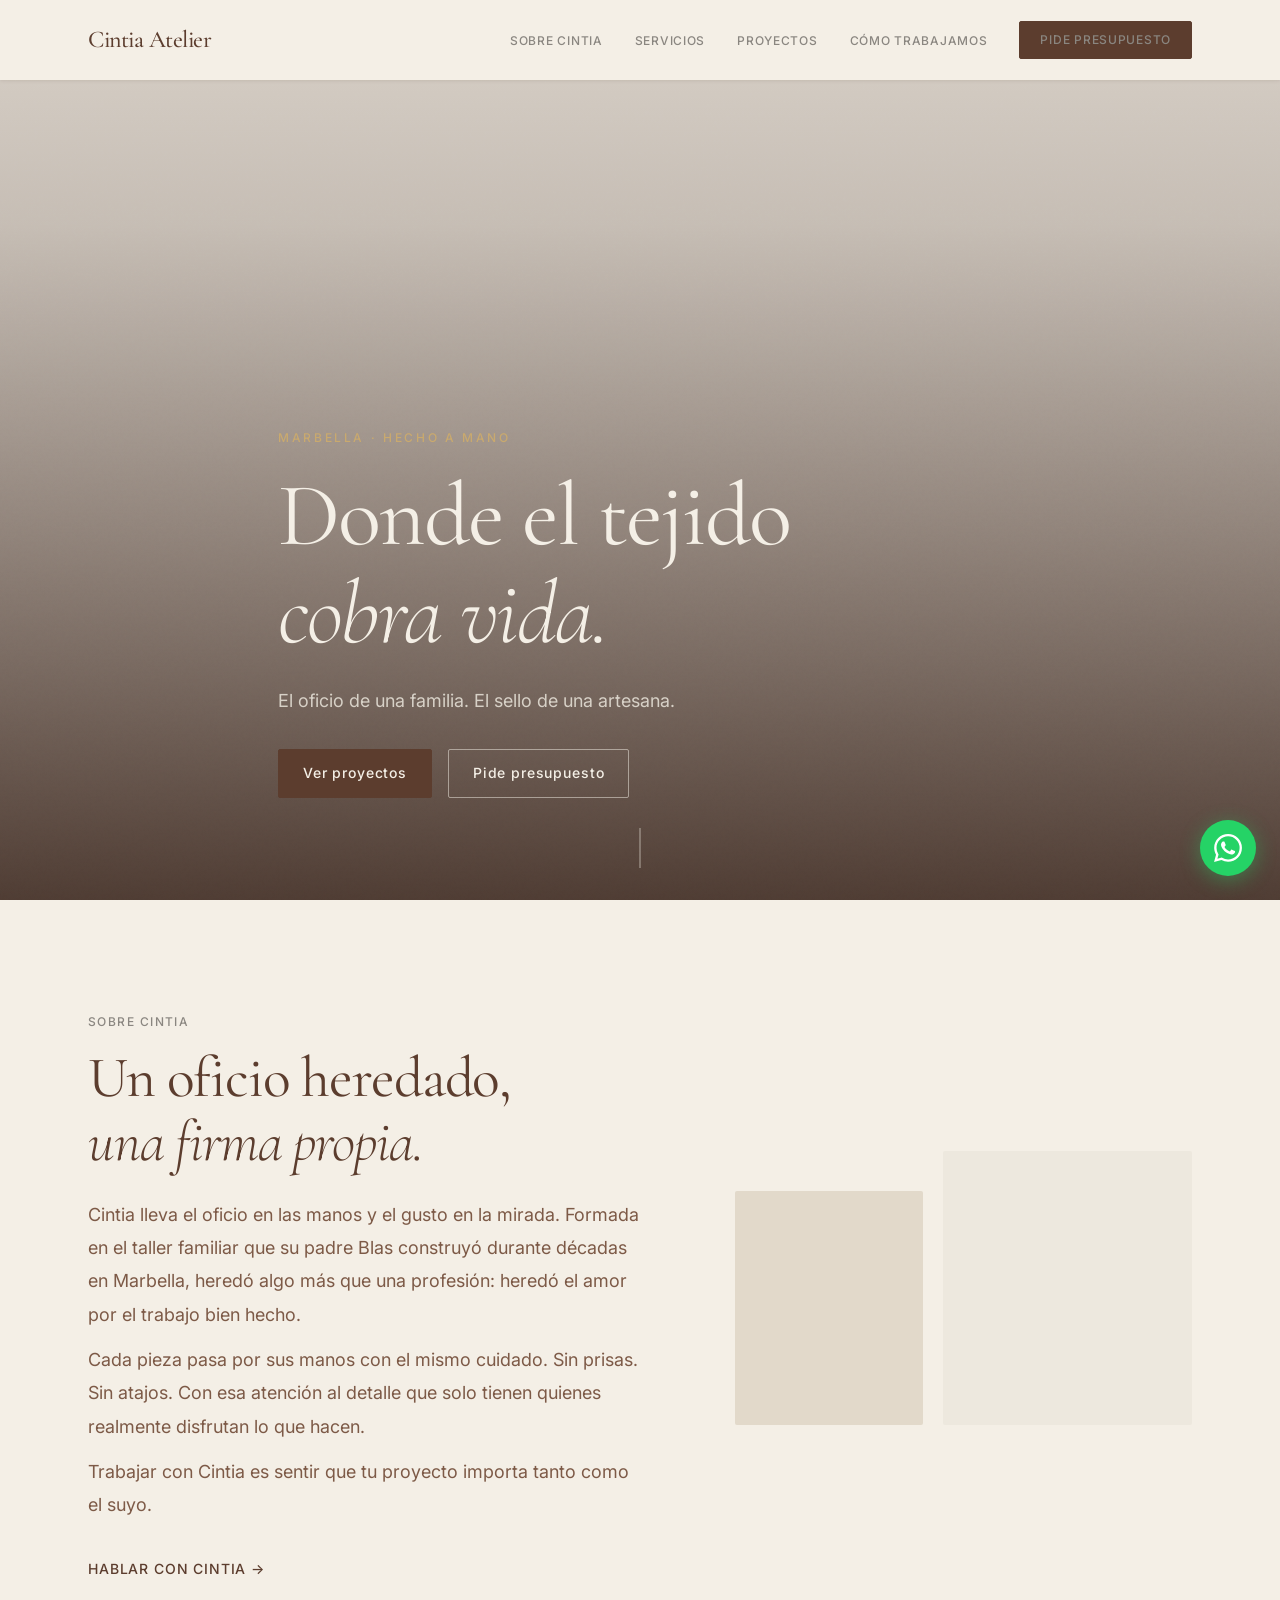
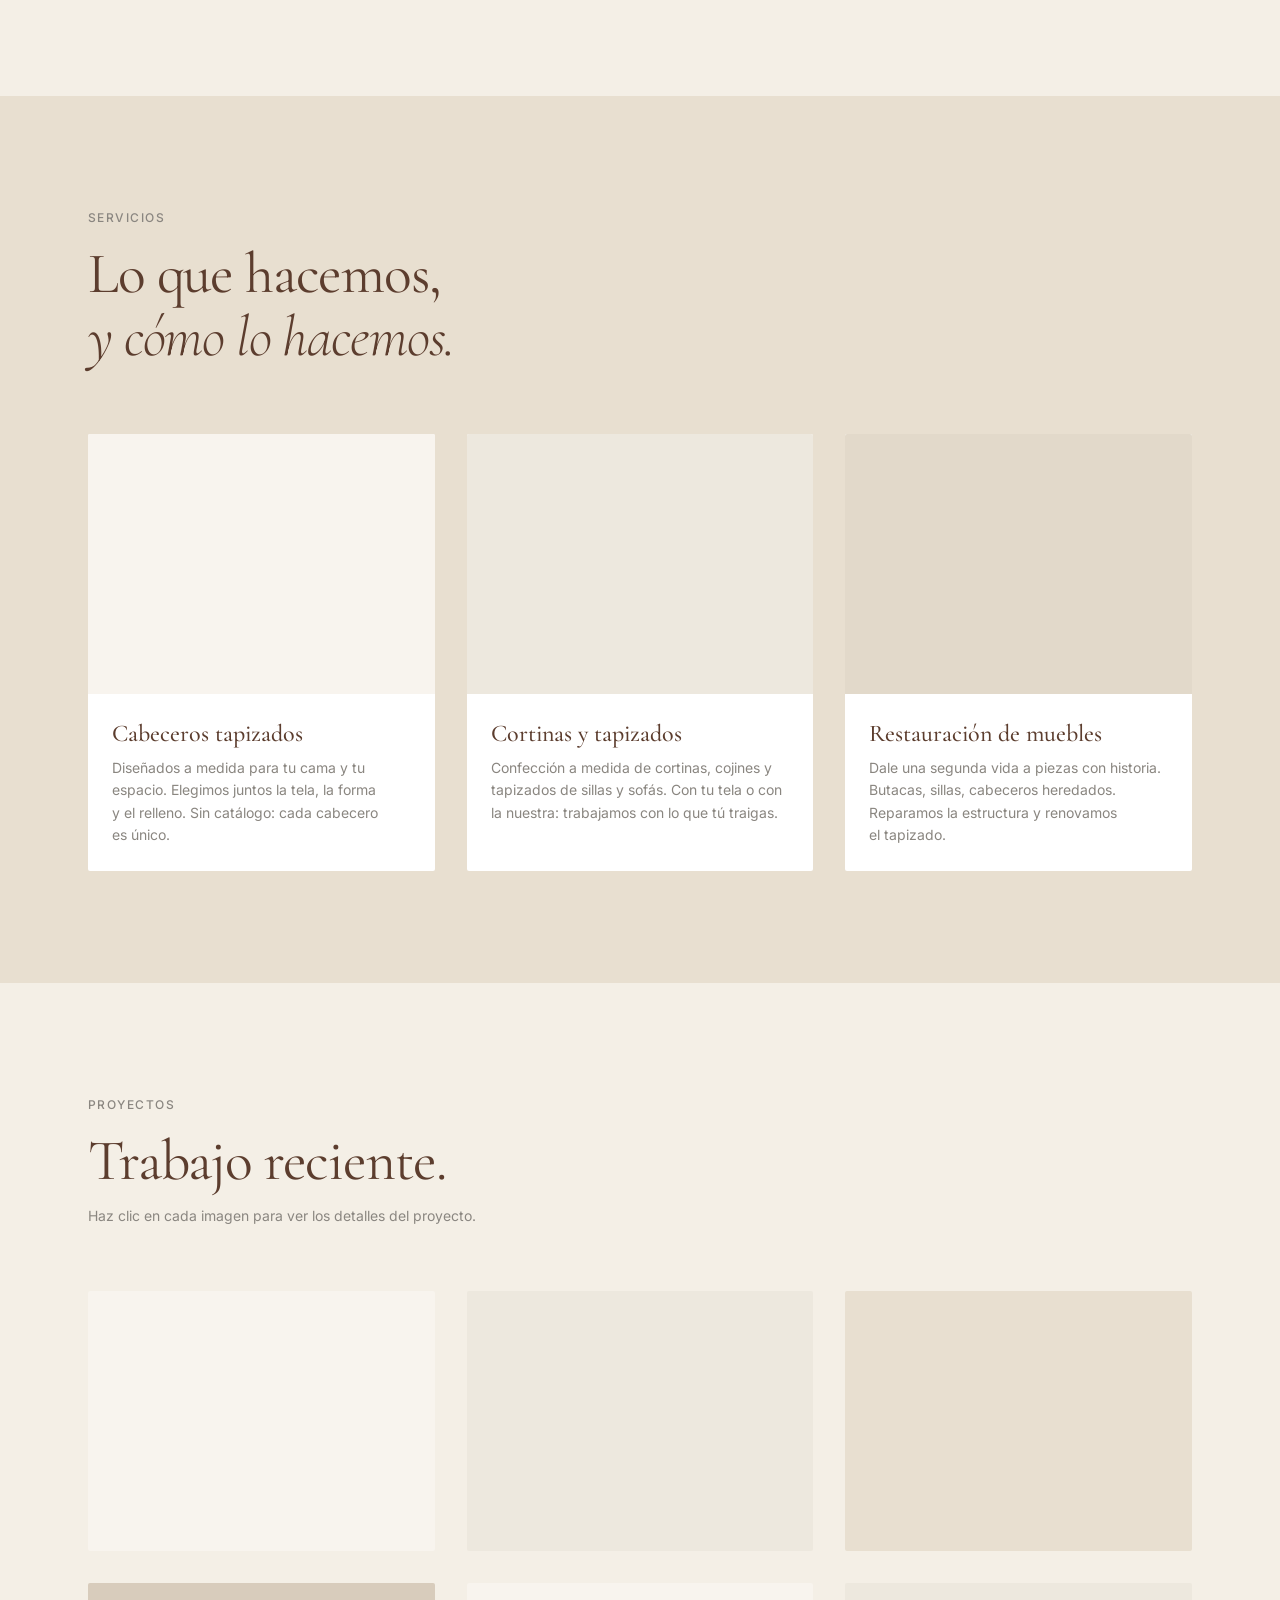
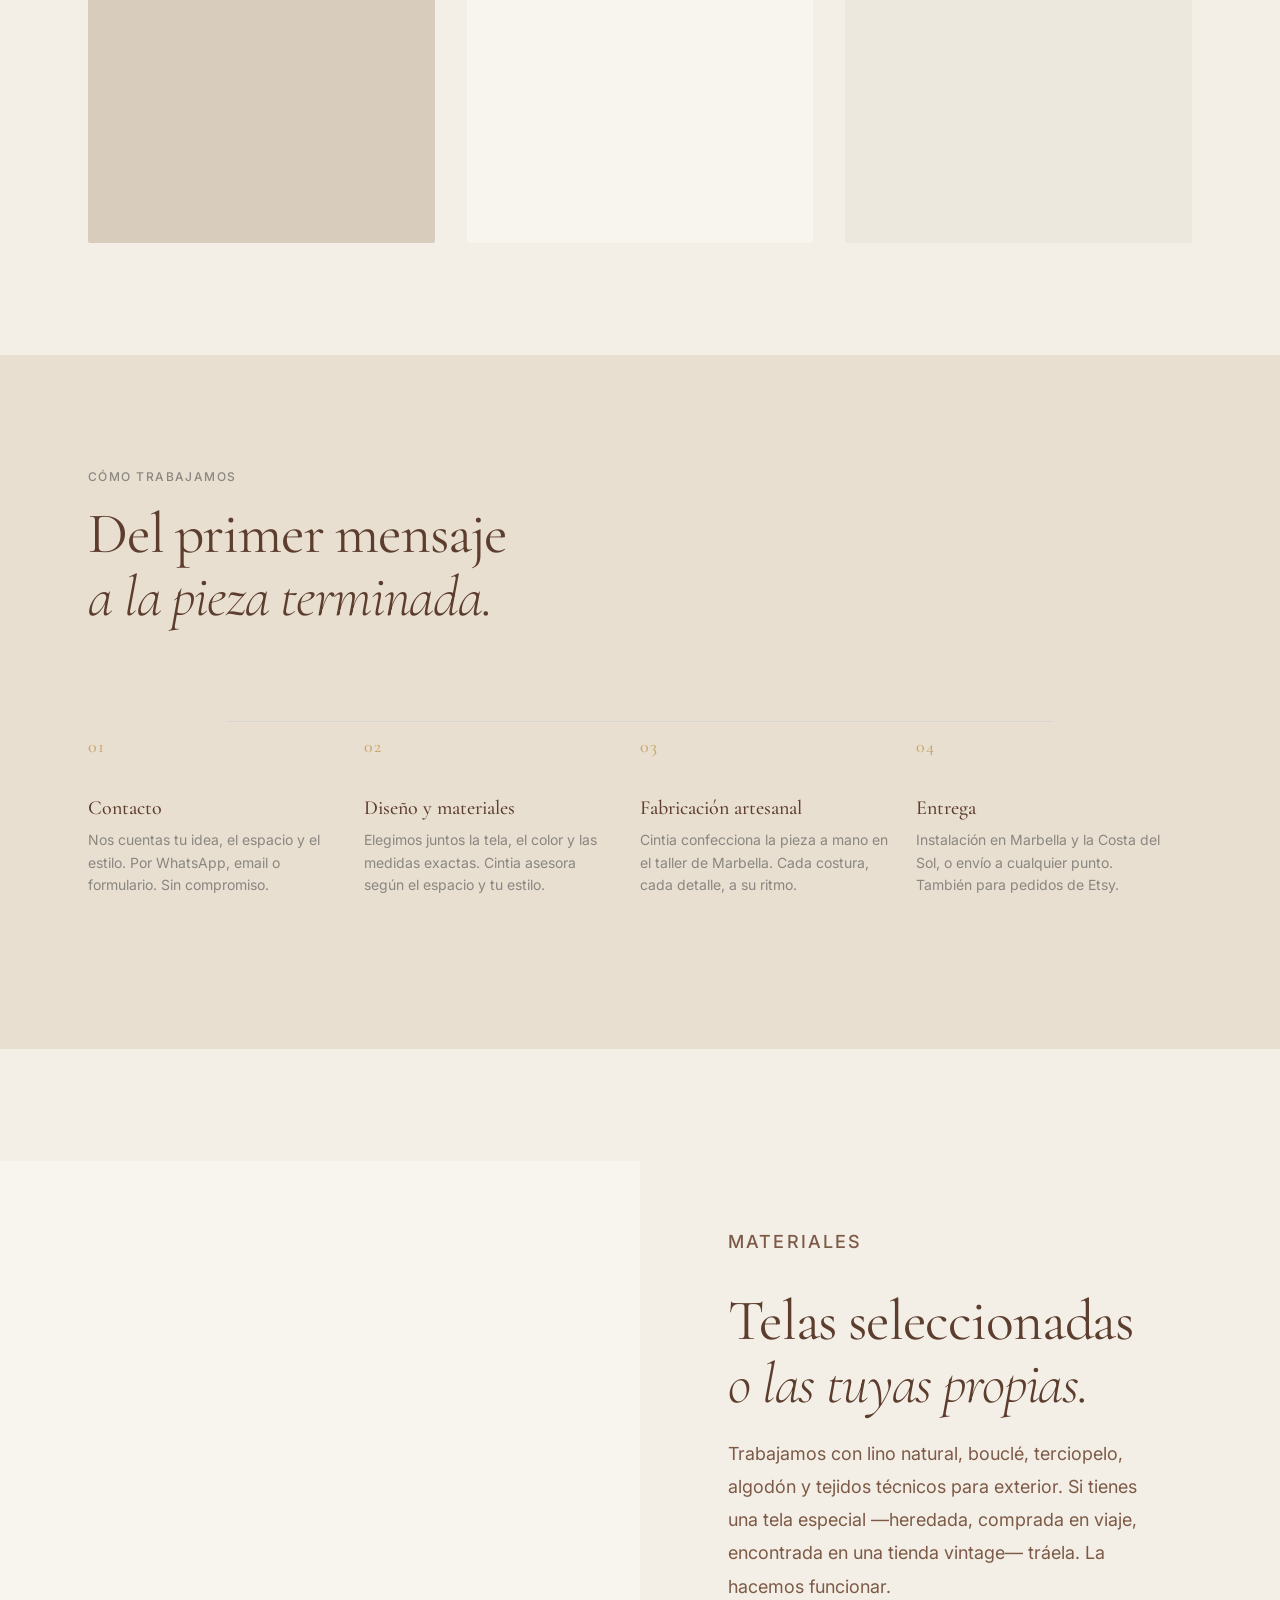
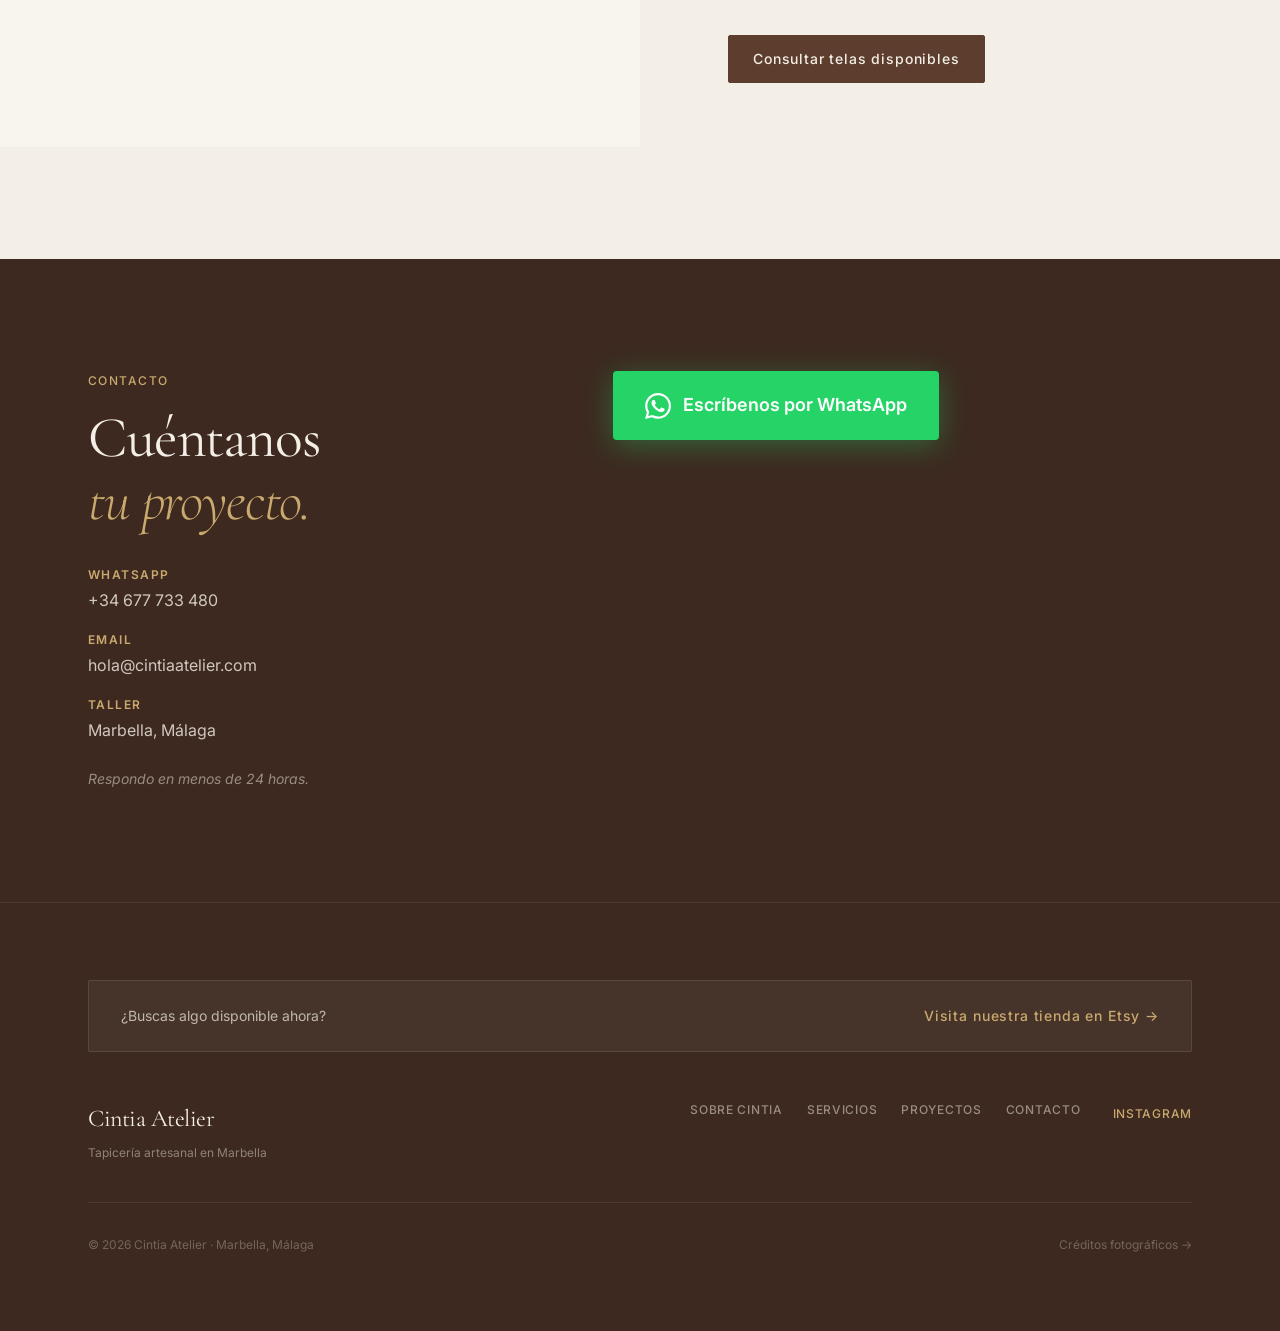
==== commit d3b38aab: "Actualiza hero a formato JPG Cambia todas las referencias de hero.png a hero.jpg en preload, Open Gr" ====
--- a/cintia-atelier/index.html
+++ b/cintia-atelier/index.html
@@ -10,11 +10,11 @@
   <meta property="og:type"        content="website">
   <meta property="og:title"       content="Cintia Atelier — Tapicería artesanal a medida">
   <meta property="og:description" content="Cabeceros tapizados, cortinas y restauración de muebles. Hecho a mano en Marbella.">
-  <meta property="og:image"       content="assets/img/hero.png">
+  <meta property="og:image"       content="assets/img/hero.jpg">
   <meta property="og:locale"      content="es_ES">
 
   <!-- Preload hero -->
-  <link rel="preload" as="image" href="assets/img/hero.png" fetchpriority="high">
+  <link rel="preload" as="image" href="assets/img/hero.jpg" fetchpriority="high">
 
   <!-- Fonts -->
   <link rel="preconnect" href="https://fonts.googleapis.com">
@@ -82,9 +82,9 @@
     <!-- ── 1. HERO ──────────────────────────────────────────── -->
     <section class="hero" id="inicio" aria-label="Portada">
       <picture class="hero__bg" aria-hidden="true">
-        <source media="(max-width: 540px)" srcset="assets/img/hero-mobile.png">
+        <source media="(max-width: 540px)" srcset="assets/img/hero-mobile.jpg">
         <img
-          src="assets/img/hero.png"
+          src="assets/img/hero.jpg"
           alt=""
           fetchpriority="high"
           loading="eager"
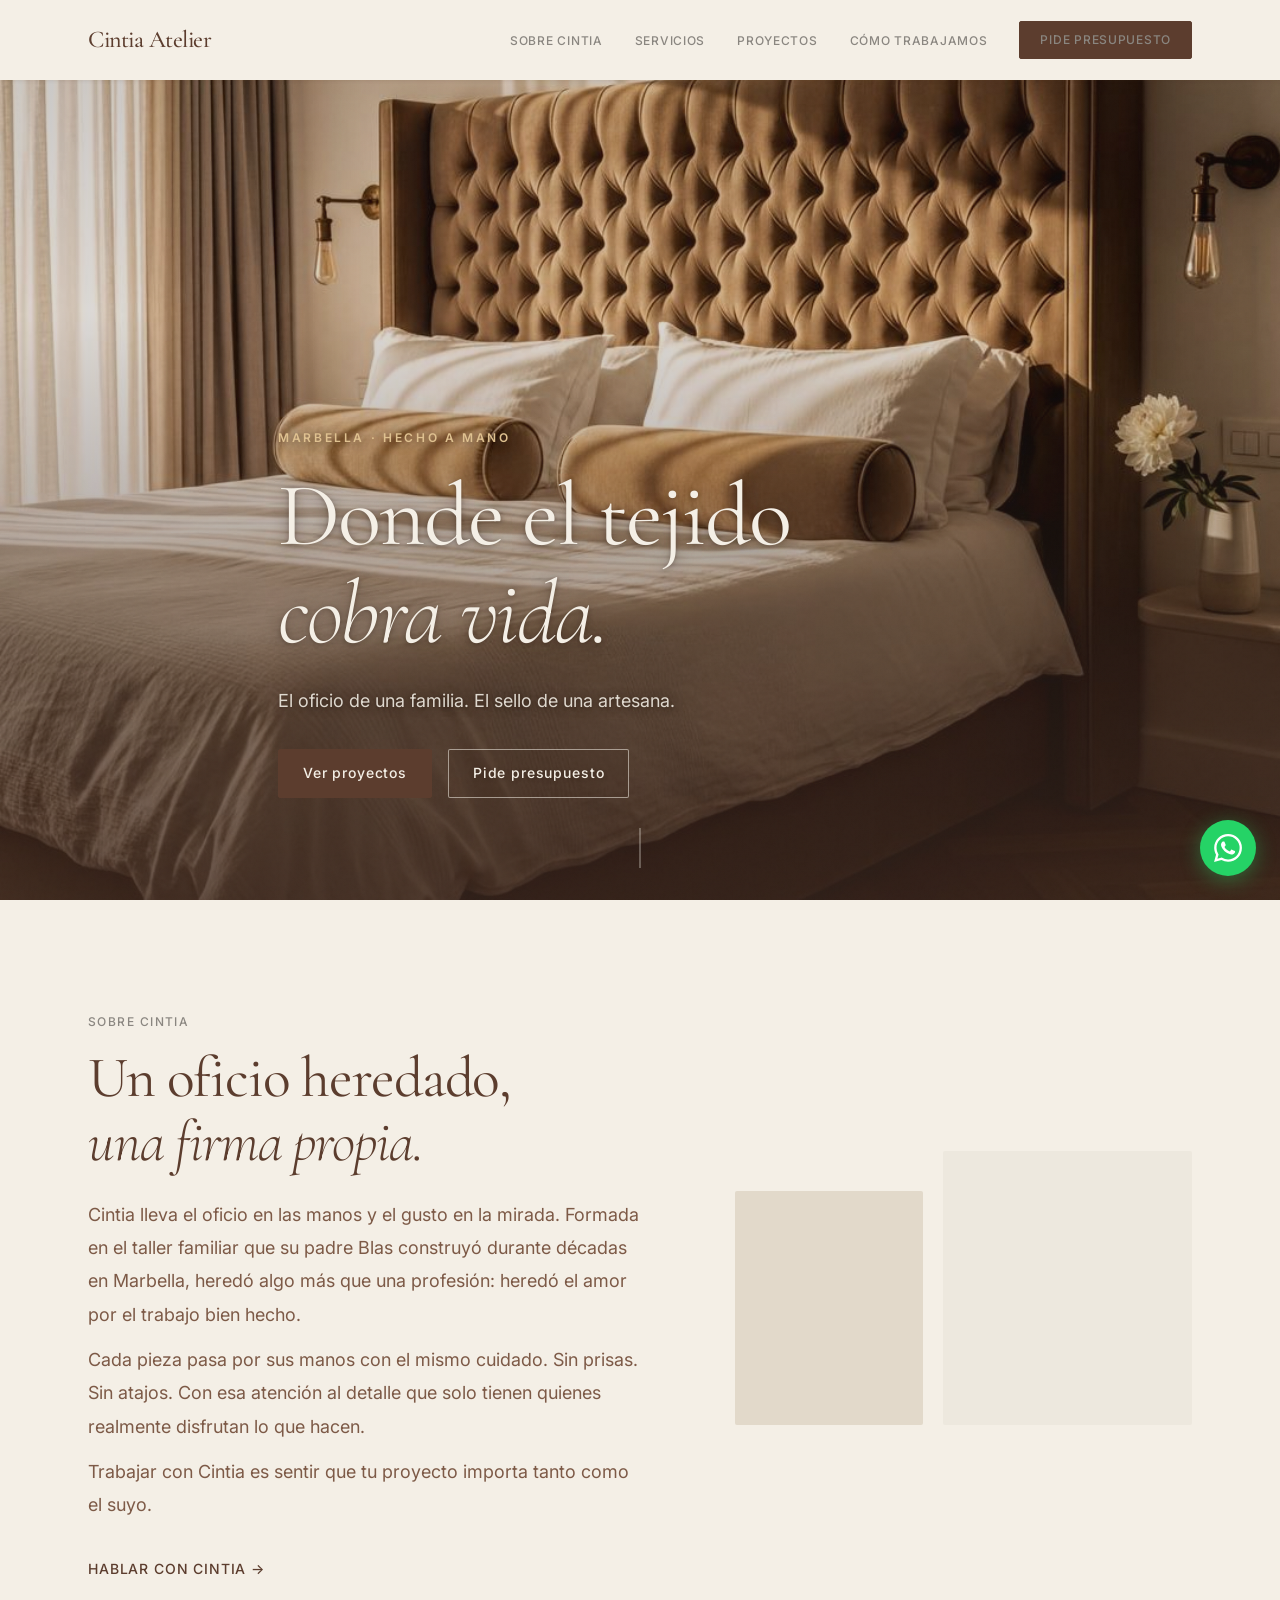
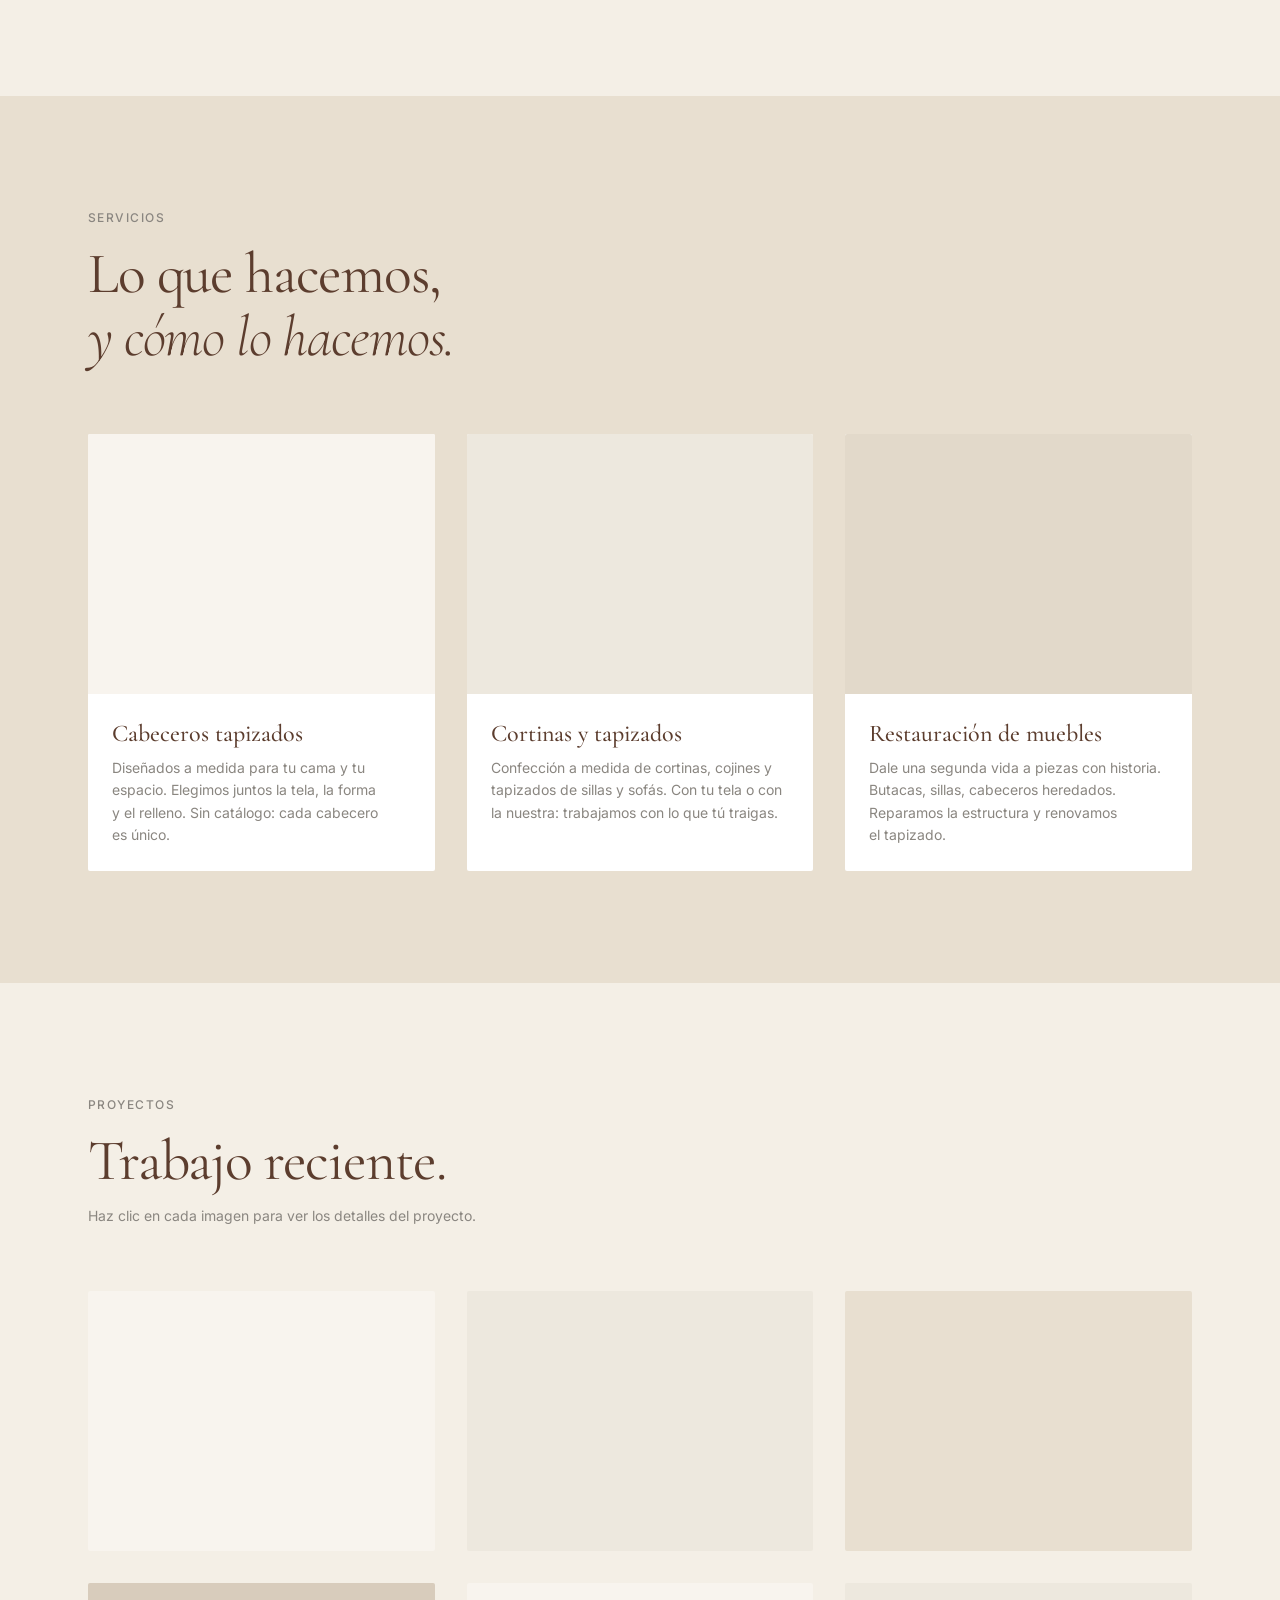
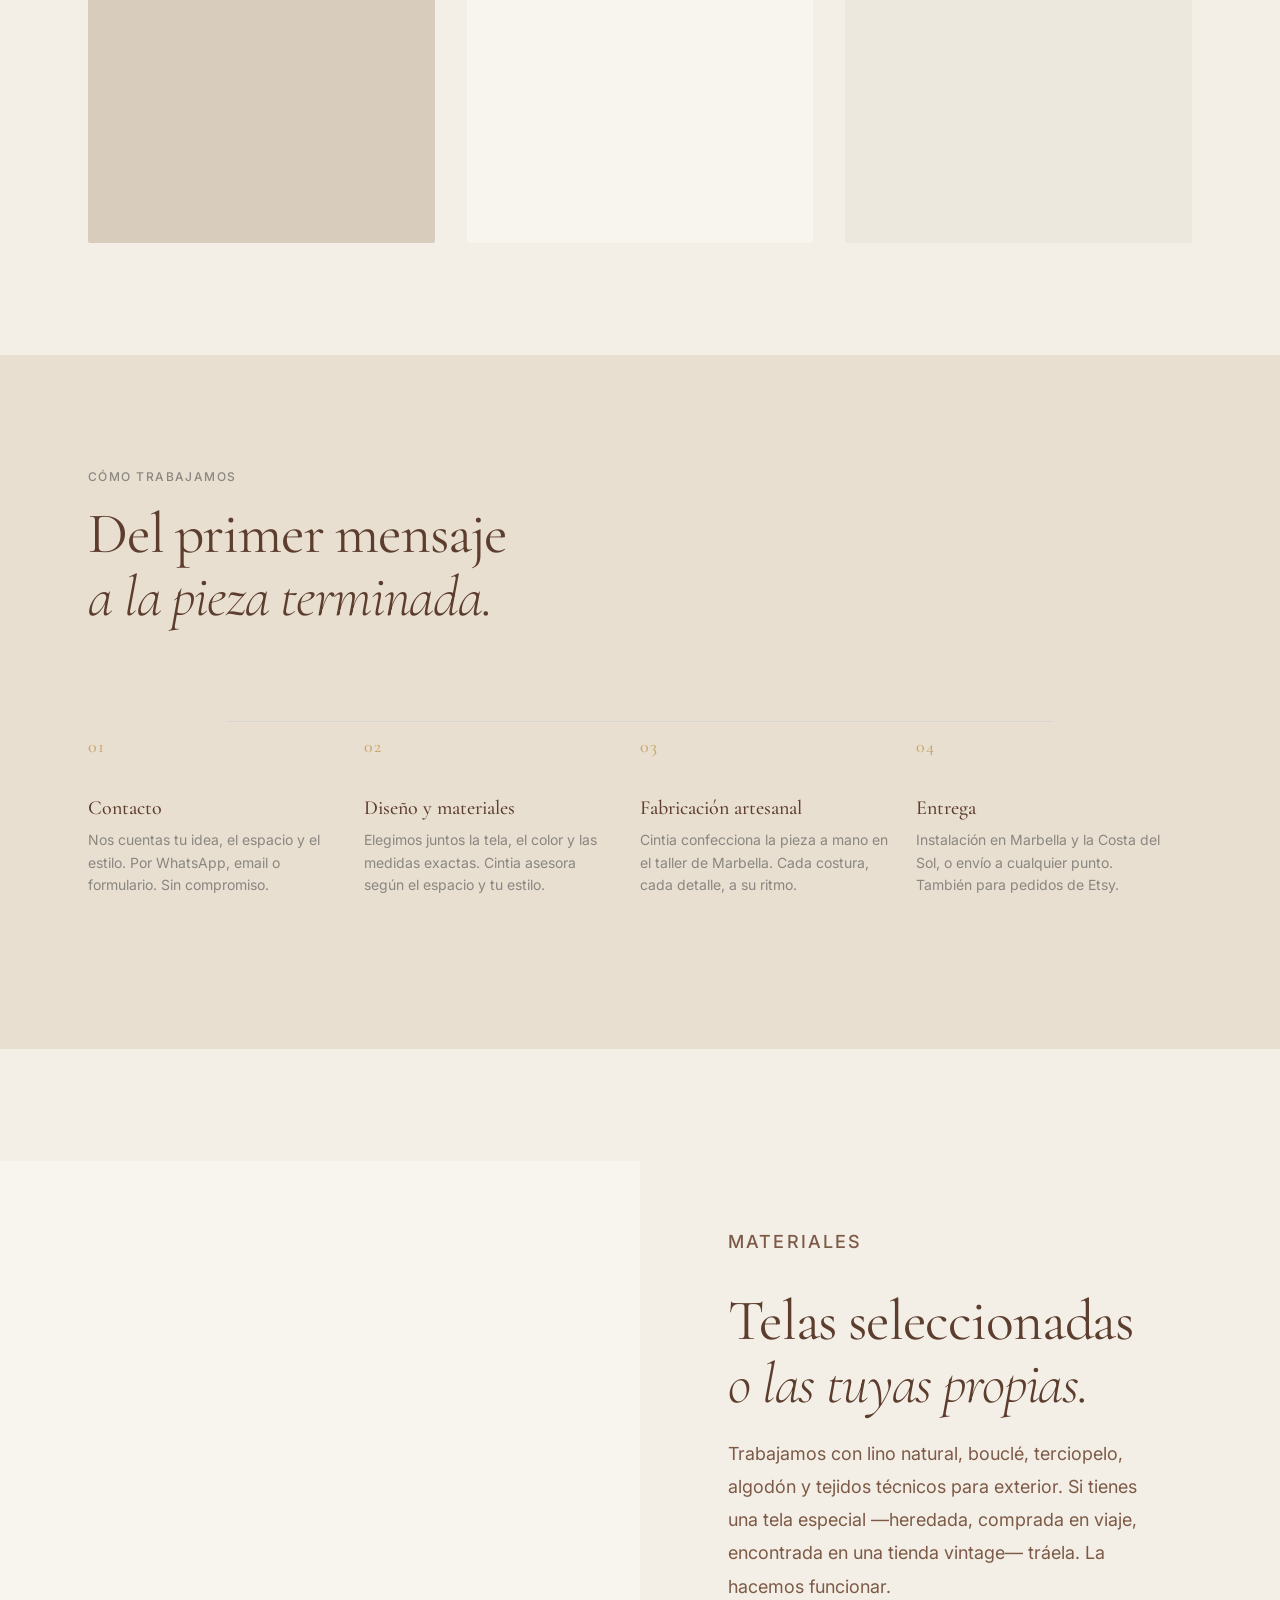
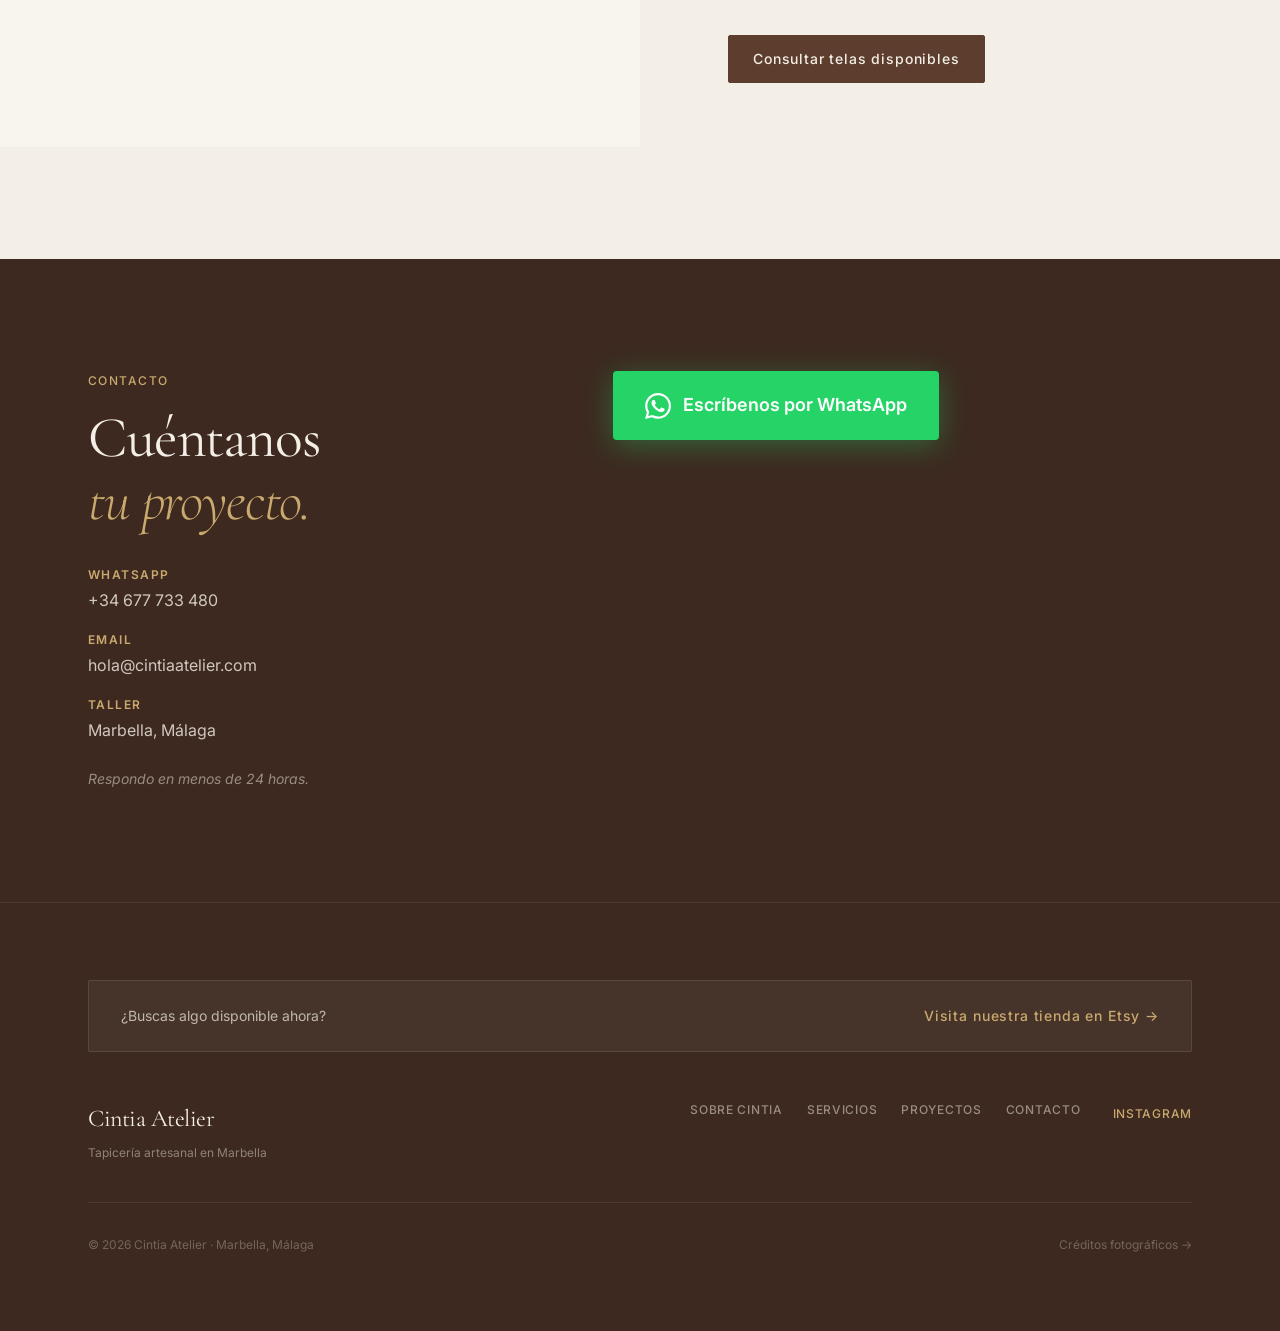
==== commit 20023d97: "Mejora legibilidad textos del hero: text-shadow + overlay reforzado - Añade text-shadow sutil a nav " ====
--- a/cintia-atelier/index.html
+++ b/cintia-atelier/index.html
@@ -22,7 +22,7 @@
   <link rel="stylesheet" href="https://fonts.googleapis.com/css2?family=Cormorant+Garamond:ital,wght@0,300;0,400;0,500;0,600;1,300;1,400;1,500;1,600&family=Inter:wght@300;400;500&display=swap">
 
   <!-- Styles -->
-  <link rel="stylesheet" href="styles.css?v=20260622">
+  <link rel="stylesheet" href="styles.css?v=20260622b">
 
   <!-- Google Analytics (activar cuando el dominio esté listo)
   <script async src="https://www.googletagmanager.com/gtag/js?id=G-XXXXXXXXXX"></script>
--- a/cintia-atelier/styles.css
+++ b/cintia-atelier/styles.css
@@ -302,12 +302,13 @@
 }
 
 .btn-ghost {
-  background: transparent;
+  background: rgba(61, 41, 32, 0.15);
   color: var(--text-inverse);
-  border: var(--border-width) solid rgba(244, 239, 230, 0.5);
+  border: var(--border-width) solid rgba(244, 239, 230, 0.55);
+  text-shadow: 0 1px 4px rgba(41, 26, 18, 0.3);
 }
 .btn-ghost:hover {
-  background: rgba(244, 239, 230, 0.1);
+  background: rgba(244, 239, 230, 0.12);
   border-color: var(--color-beige);
 }
 
@@ -393,9 +394,10 @@
   font-weight: var(--font-weight-medium);
   letter-spacing: var(--letter-spacing-tight);
   color: var(--text-inverse);
-  transition: color var(--transition-base);
-}
-.nav.is-scrolled .nav__logo-text { color: var(--text-primary); }
+  text-shadow: 0 1px 8px rgba(41, 26, 18, 0.5);
+  transition: color var(--transition-base), text-shadow var(--transition-base);
+}
+.nav.is-scrolled .nav__logo-text { color: var(--text-primary); text-shadow: none; }
 
 .nav__links {
   display: none;
@@ -407,11 +409,12 @@
   font-weight: var(--font-weight-medium);
   letter-spacing: var(--letter-spacing-wide);
   text-transform: uppercase;
-  color: rgba(244, 239, 230, 0.85);
-  transition: color var(--transition-base);
+  color: rgba(244, 239, 230, 0.92);
+  text-shadow: 0 1px 6px rgba(41, 26, 18, 0.45);
+  transition: color var(--transition-base), text-shadow var(--transition-base);
 }
 .nav__links a:hover { color: var(--color-beige); }
-.nav.is-scrolled .nav__links a { color: var(--text-secondary); }
+.nav.is-scrolled .nav__links a { color: var(--text-secondary); text-shadow: none; }
 .nav.is-scrolled .nav__links a:hover { color: var(--text-primary); }
 
 .nav__cta.btn {
@@ -440,11 +443,13 @@
   height: 1.5px;
   background: var(--color-beige);
   border-radius: var(--radius-sm);
+  filter: drop-shadow(0 1px 3px rgba(41, 26, 18, 0.5));
   transition: background var(--transition-base),
+              filter var(--transition-base),
               transform var(--transition-slow),
               opacity var(--transition-base);
 }
-.nav.is-scrolled .nav__hamburger span { background: var(--text-primary); }
+.nav.is-scrolled .nav__hamburger span { background: var(--text-primary); filter: none; }
 .nav__hamburger.is-open span:nth-child(1) { transform: translateY(6.5px) rotate(45deg); }
 .nav__hamburger.is-open span:nth-child(2) { opacity: 0; }
 .nav__hamburger.is-open span:nth-child(3) { transform: translateY(-6.5px) rotate(-45deg); }
@@ -507,10 +512,10 @@
   inset: 0;
   background: linear-gradient(
     to top,
-    rgba(61, 41, 32, 0.90) 0%,
-    rgba(61, 41, 32, 0.55) 40%,
-    rgba(61, 41, 32, 0.25) 75%,
-    rgba(61, 41, 32, 0.15) 100%
+    rgba(61, 41, 32, 0.76) 0%,
+    rgba(61, 41, 32, 0.42) 35%,
+    rgba(61, 41, 32, 0.18) 65%,
+    rgba(61, 41, 32, 0.28) 100%
   );
 }
 .hero__grain {
@@ -532,21 +537,27 @@
 .hero__kicker {
   font-family: var(--font-body);
   font-size: var(--font-size-xs);
-  font-weight: var(--font-weight-medium);
+  font-weight: var(--font-weight-semibold);
   letter-spacing: var(--letter-spacing-widest);
   text-transform: uppercase;
-  color: var(--accent-secondary);
+  color: var(--color-gold-light);
+  text-shadow: 0 1px 10px rgba(41, 26, 18, 0.6),
+               0 0 20px rgba(41, 26, 18, 0.3);
   margin-bottom: var(--space-5);
   transition-delay: .1s;
 }
 .hero__title {
   color: var(--text-inverse);
+  text-shadow: 0 2px 16px rgba(41, 26, 18, 0.5),
+               0 1px 4px rgba(41, 26, 18, 0.35);
   margin-bottom: var(--space-5);
   transition-delay: .2s;
 }
 .hero__sub {
   font-size: clamp(var(--font-size-sm), 1.5vw, var(--font-size-lg));
-  color: rgba(244, 239, 230, 0.78);
+  color: rgba(244, 239, 230, 0.88);
+  text-shadow: 0 1px 10px rgba(41, 26, 18, 0.5),
+               0 1px 3px rgba(41, 26, 18, 0.3);
   max-width: 44ch;
   line-height: var(--line-height-relaxed);
   margin-bottom: var(--space-8);
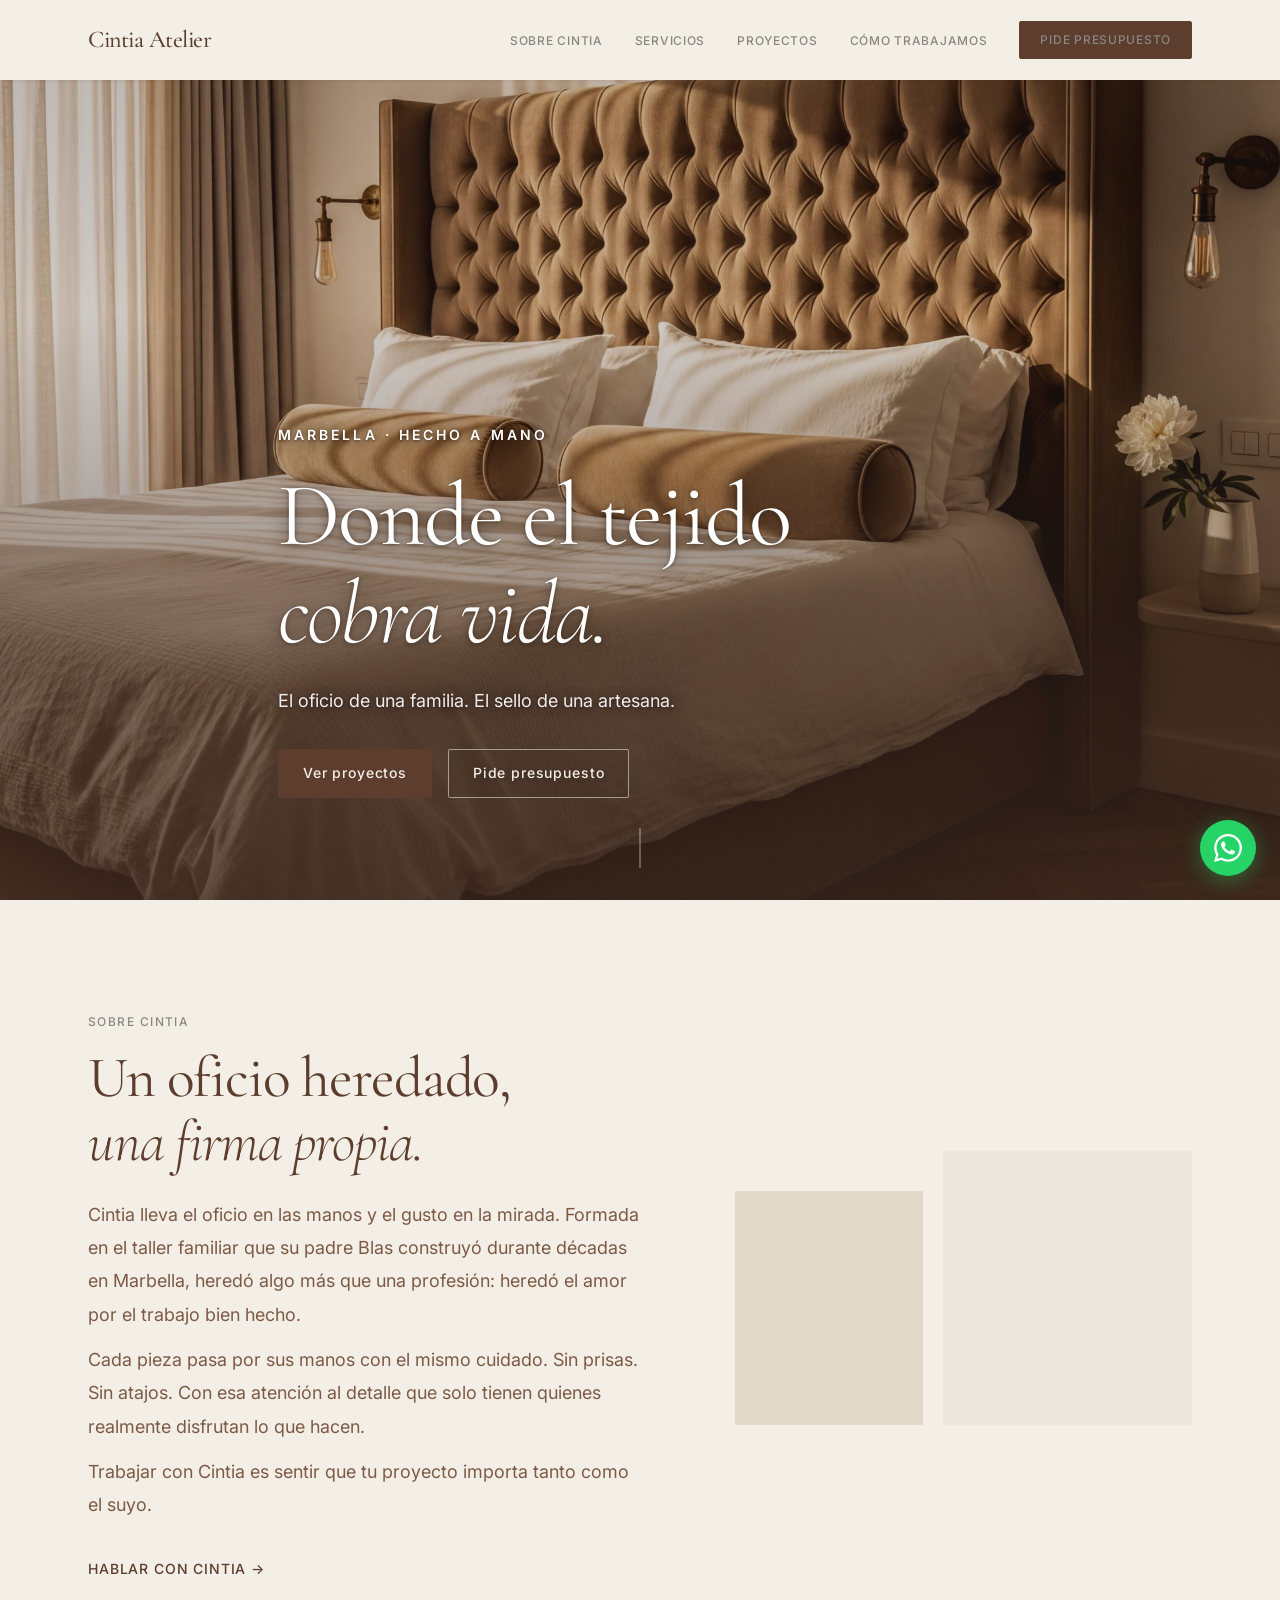
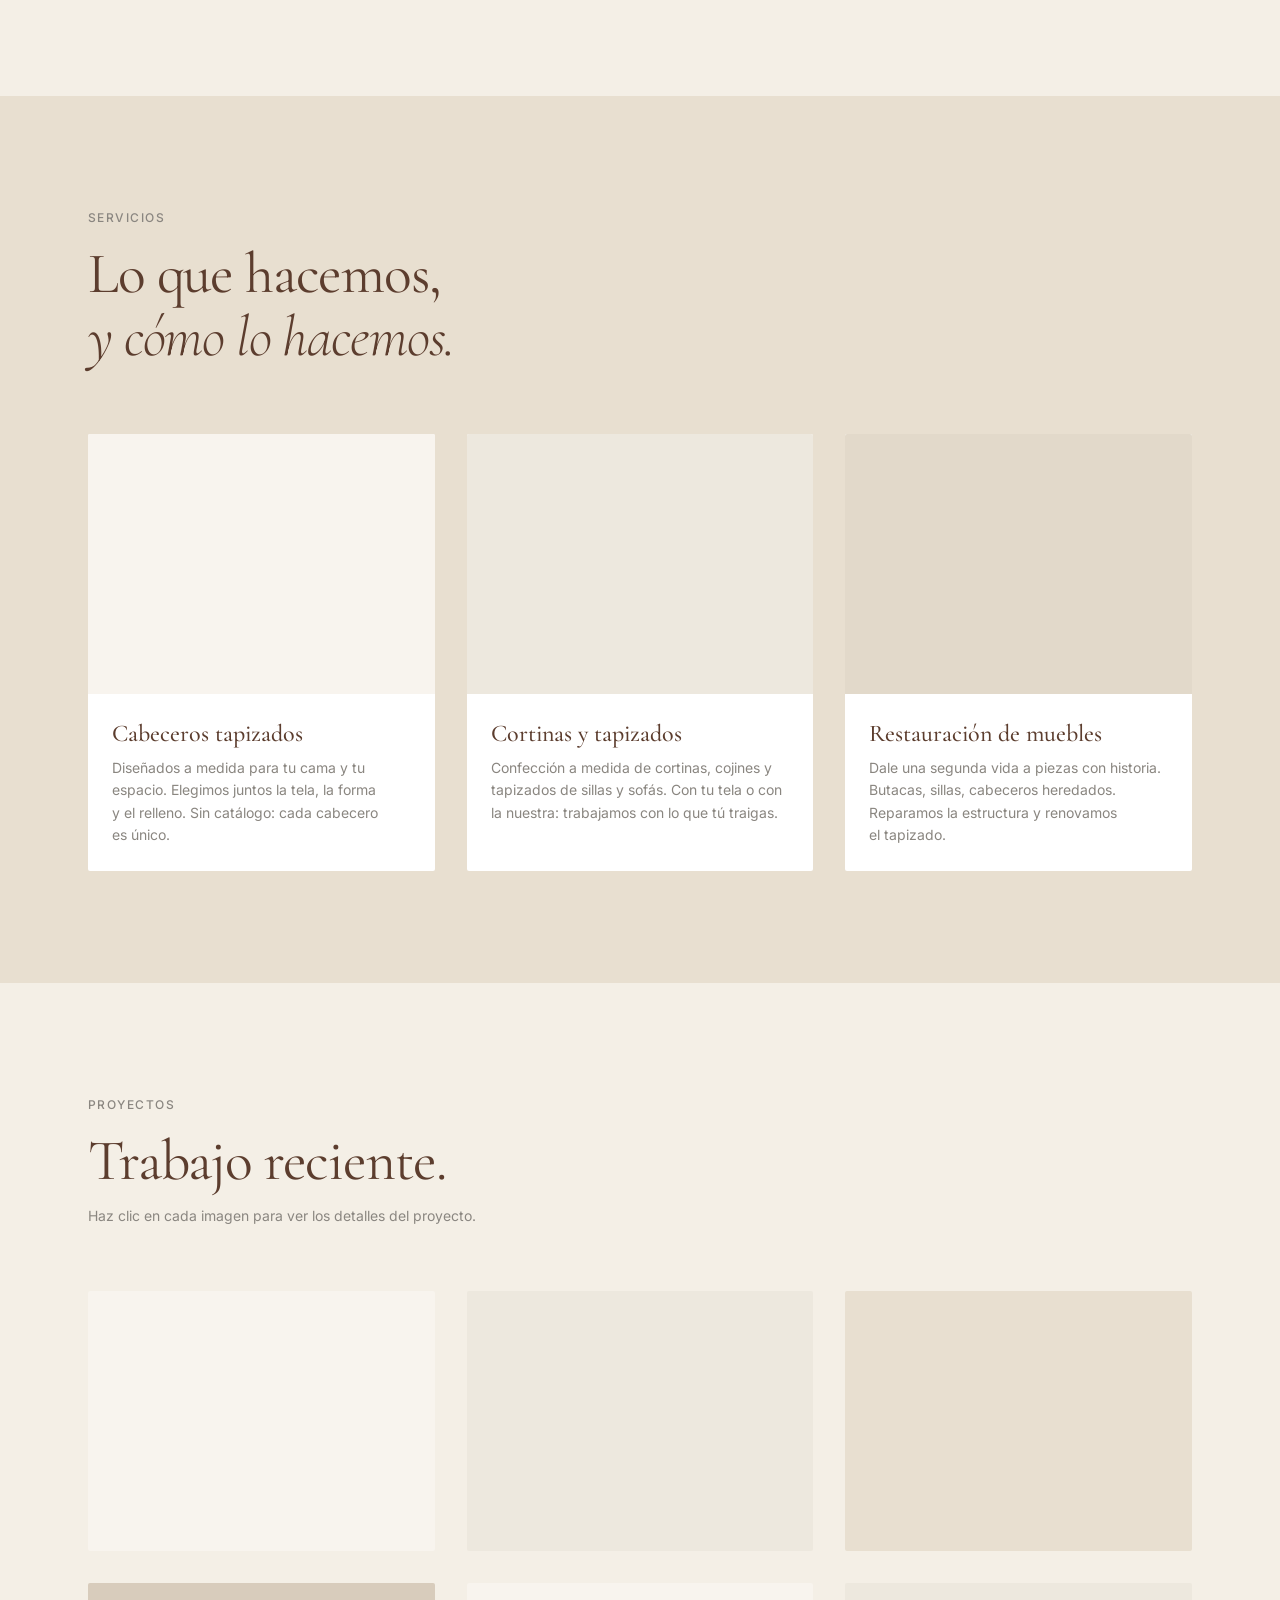
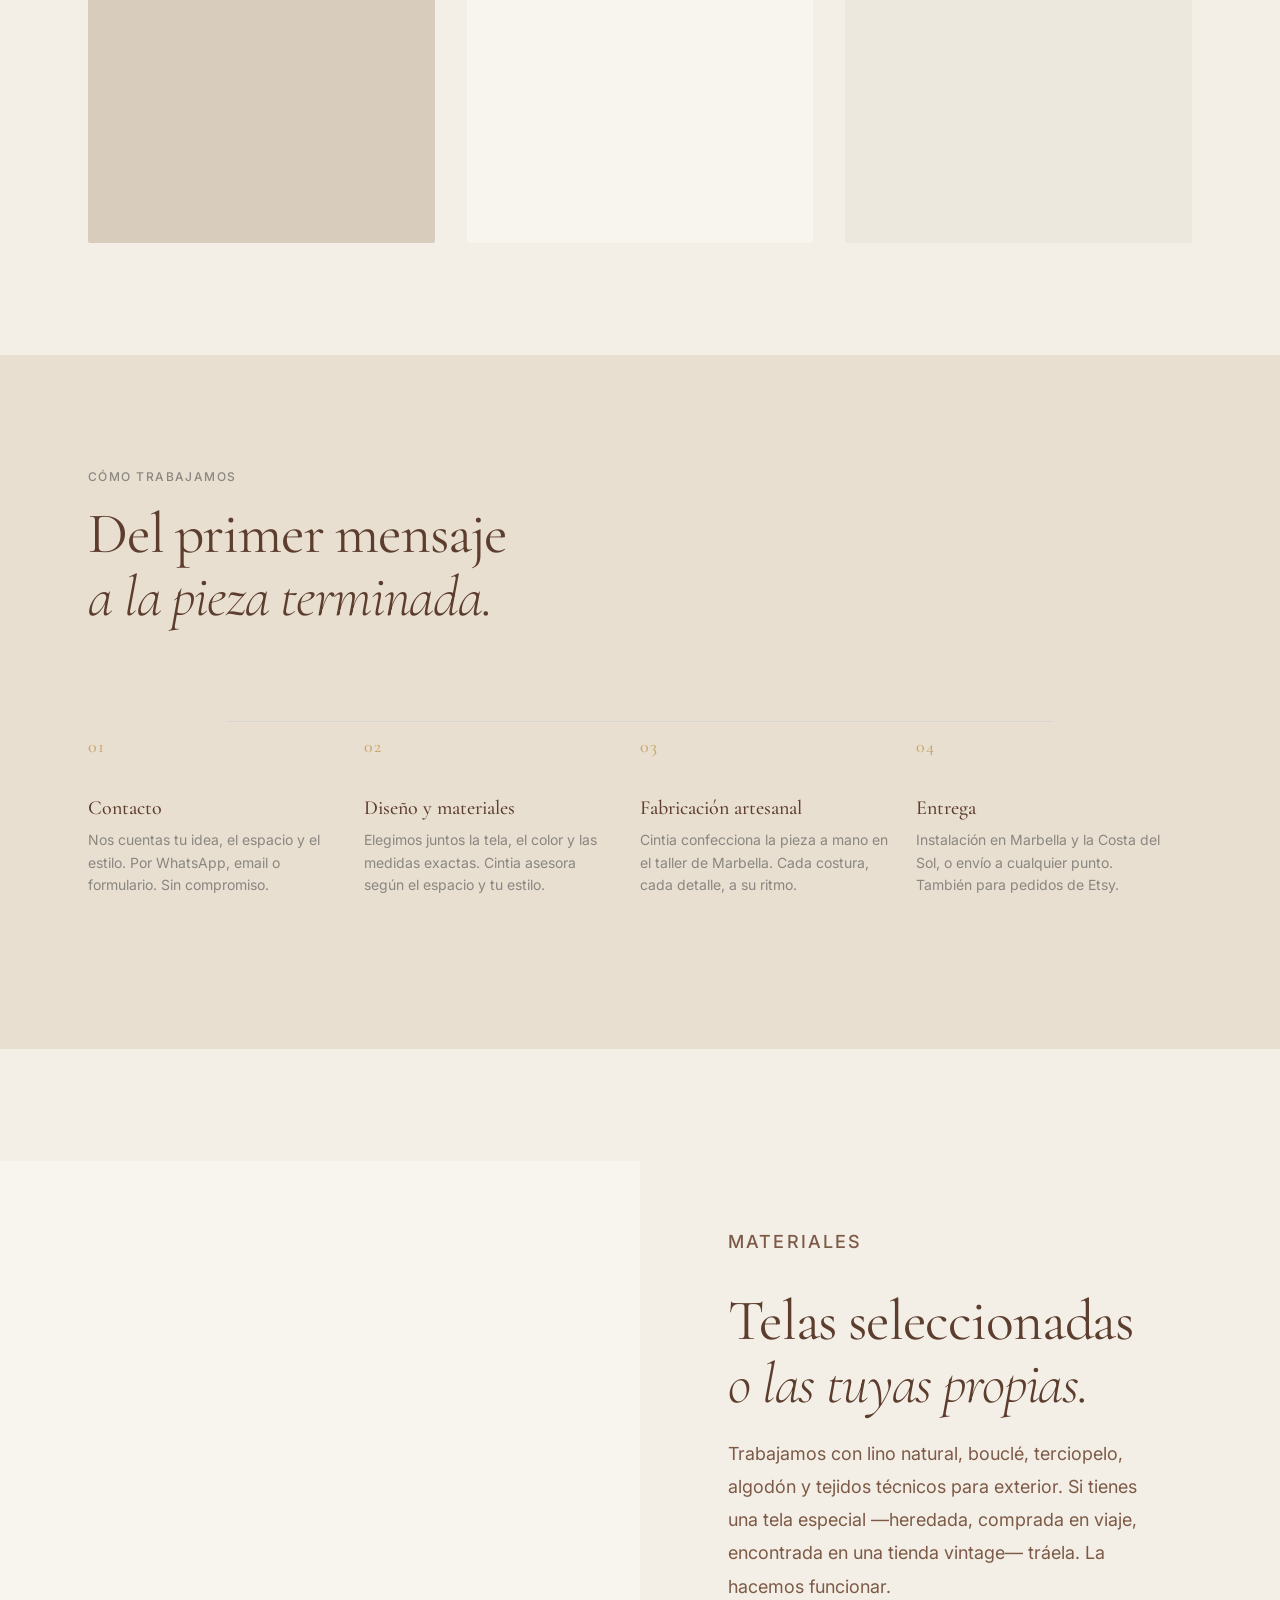
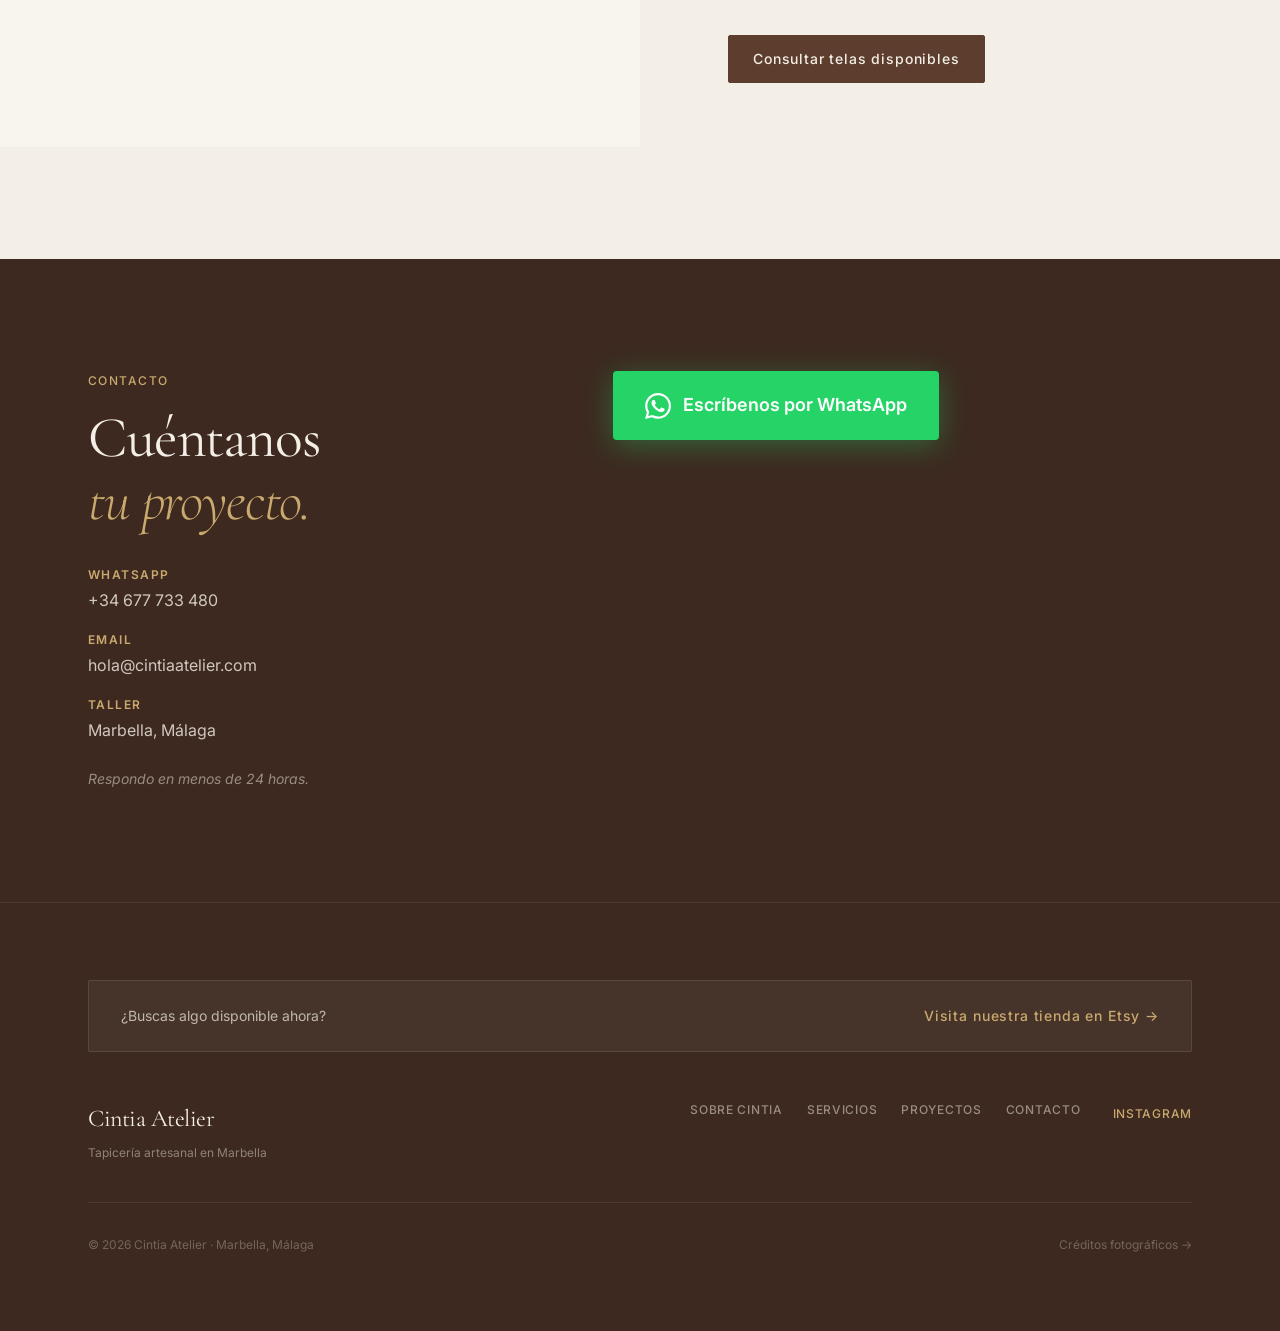
==== commit 7097982c: "Hero: máximo contraste en todos los textos sobre la foto - Kicker "MARBELLA · HECHO A MANO": blanco " ====
--- a/cintia-atelier/index.html
+++ b/cintia-atelier/index.html
@@ -22,7 +22,7 @@
   <link rel="stylesheet" href="https://fonts.googleapis.com/css2?family=Cormorant+Garamond:ital,wght@0,300;0,400;0,500;0,600;1,300;1,400;1,500;1,600&family=Inter:wght@300;400;500&display=swap">
 
   <!-- Styles -->
-  <link rel="stylesheet" href="styles.css?v=20260622b">
+  <link rel="stylesheet" href="styles.css?v=20260622c">
 
   <!-- Google Analytics (activar cuando el dominio esté listo)
   <script async src="https://www.googletagmanager.com/gtag/js?id=G-XXXXXXXXXX"></script>
--- a/cintia-atelier/styles.css
+++ b/cintia-atelier/styles.css
@@ -393,8 +393,9 @@
   font-size: var(--font-size-2xl);
   font-weight: var(--font-weight-medium);
   letter-spacing: var(--letter-spacing-tight);
-  color: var(--text-inverse);
-  text-shadow: 0 1px 8px rgba(41, 26, 18, 0.5);
+  color: #ffffff;
+  text-shadow: 0 1px 10px rgba(41, 26, 18, 0.7),
+               0 1px 3px rgba(41, 26, 18, 0.5);
   transition: color var(--transition-base), text-shadow var(--transition-base);
 }
 .nav.is-scrolled .nav__logo-text { color: var(--text-primary); text-shadow: none; }
@@ -409,8 +410,9 @@
   font-weight: var(--font-weight-medium);
   letter-spacing: var(--letter-spacing-wide);
   text-transform: uppercase;
-  color: rgba(244, 239, 230, 0.92);
-  text-shadow: 0 1px 6px rgba(41, 26, 18, 0.45);
+  color: rgba(255, 255, 255, 0.95);
+  text-shadow: 0 1px 8px rgba(41, 26, 18, 0.65),
+               0 1px 2px rgba(41, 26, 18, 0.4);
   transition: color var(--transition-base), text-shadow var(--transition-base);
 }
 .nav__links a:hover { color: var(--color-beige); }
@@ -512,10 +514,10 @@
   inset: 0;
   background: linear-gradient(
     to top,
-    rgba(61, 41, 32, 0.76) 0%,
-    rgba(61, 41, 32, 0.42) 35%,
-    rgba(61, 41, 32, 0.18) 65%,
-    rgba(61, 41, 32, 0.28) 100%
+    rgba(61, 41, 32, 0.78) 0%,
+    rgba(61, 41, 32, 0.48) 35%,
+    rgba(61, 41, 32, 0.25) 65%,
+    rgba(61, 41, 32, 0.35) 100%
   );
 }
 .hero__grain {
@@ -536,28 +538,29 @@
 }
 .hero__kicker {
   font-family: var(--font-body);
-  font-size: var(--font-size-xs);
+  font-size: var(--font-size-sm);
   font-weight: var(--font-weight-semibold);
   letter-spacing: var(--letter-spacing-widest);
   text-transform: uppercase;
-  color: var(--color-gold-light);
-  text-shadow: 0 1px 10px rgba(41, 26, 18, 0.6),
-               0 0 20px rgba(41, 26, 18, 0.3);
+  color: #ffffff;
+  text-shadow: 0 0 12px rgba(41, 26, 18, 0.8),
+               0 1px 3px rgba(41, 26, 18, 0.6),
+               0 0 30px rgba(41, 26, 18, 0.4);
   margin-bottom: var(--space-5);
   transition-delay: .1s;
 }
 .hero__title {
-  color: var(--text-inverse);
-  text-shadow: 0 2px 16px rgba(41, 26, 18, 0.5),
-               0 1px 4px rgba(41, 26, 18, 0.35);
+  color: #ffffff;
+  text-shadow: 0 2px 20px rgba(41, 26, 18, 0.7),
+               0 1px 4px rgba(41, 26, 18, 0.5);
   margin-bottom: var(--space-5);
   transition-delay: .2s;
 }
 .hero__sub {
   font-size: clamp(var(--font-size-sm), 1.5vw, var(--font-size-lg));
-  color: rgba(244, 239, 230, 0.88);
-  text-shadow: 0 1px 10px rgba(41, 26, 18, 0.5),
-               0 1px 3px rgba(41, 26, 18, 0.3);
+  color: rgba(255, 255, 255, 0.92);
+  text-shadow: 0 1px 12px rgba(41, 26, 18, 0.65),
+               0 1px 3px rgba(41, 26, 18, 0.4);
   max-width: 44ch;
   line-height: var(--line-height-relaxed);
   margin-bottom: var(--space-8);
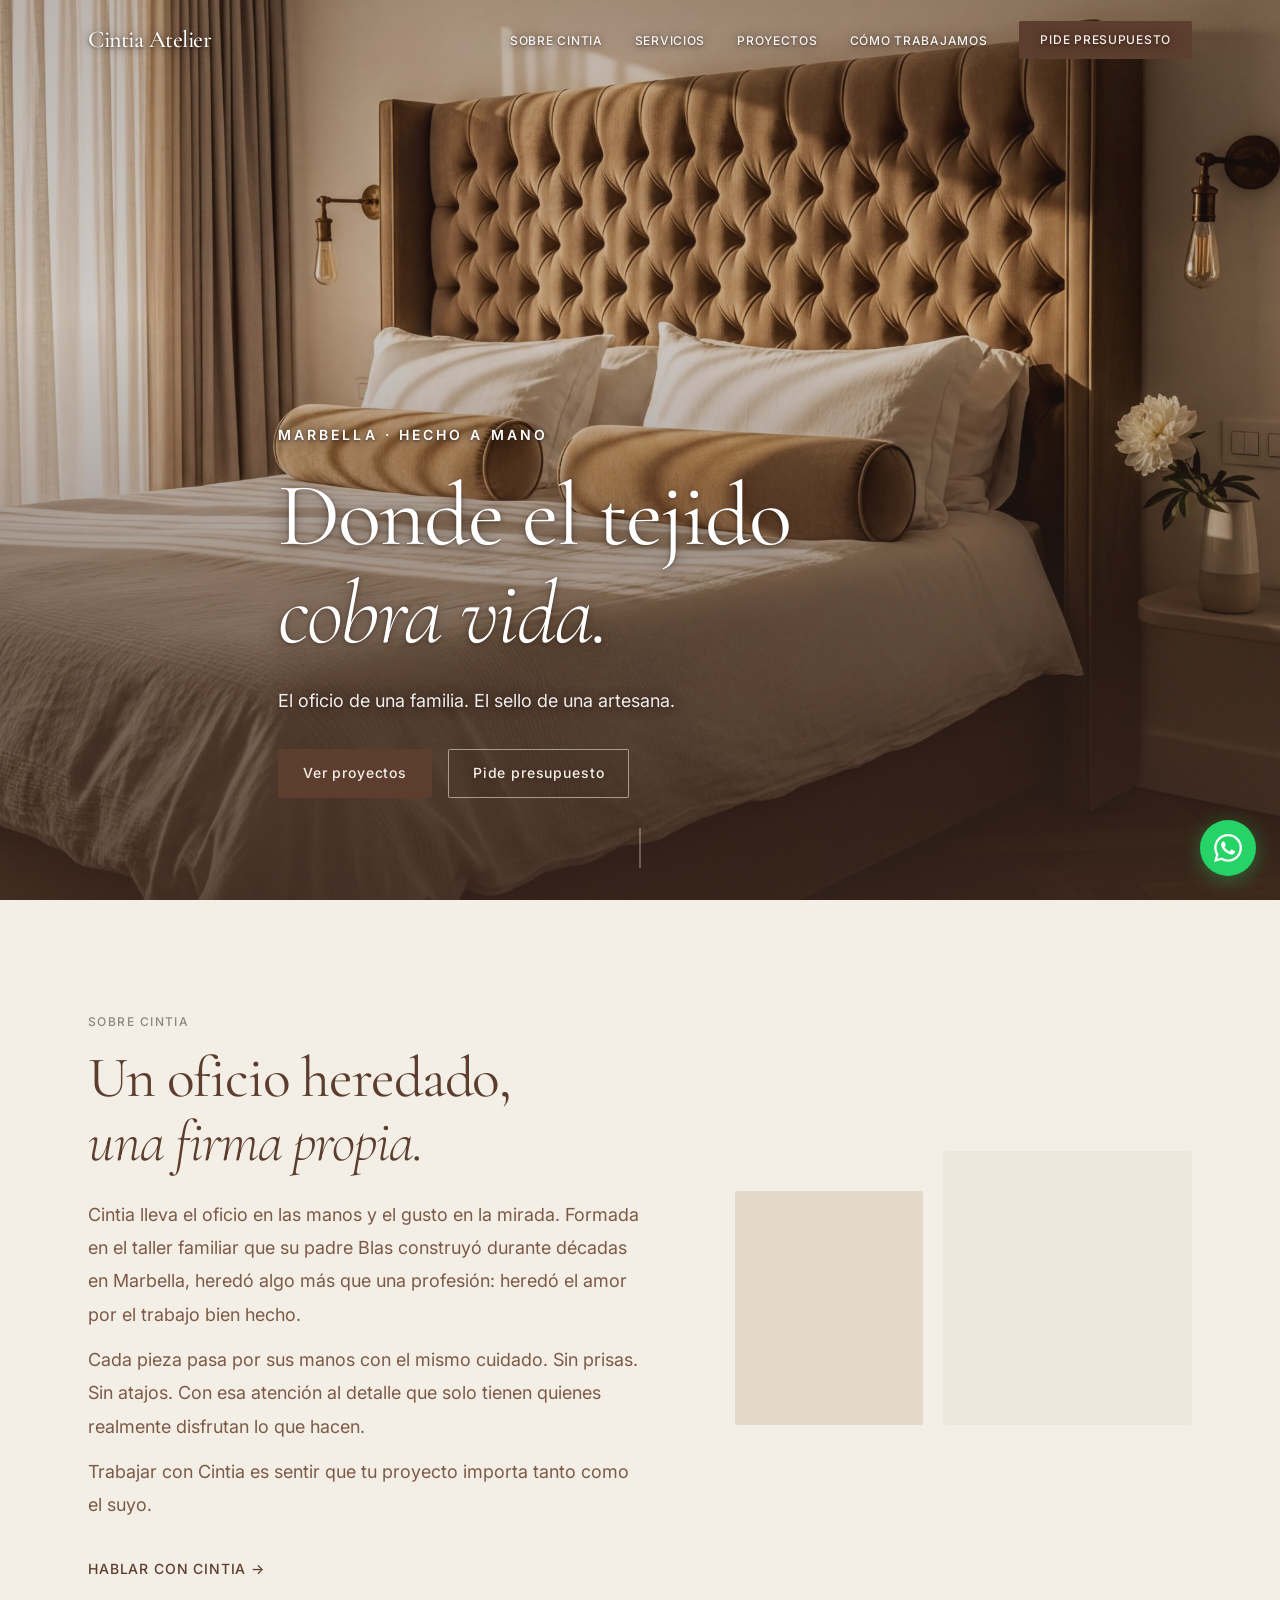
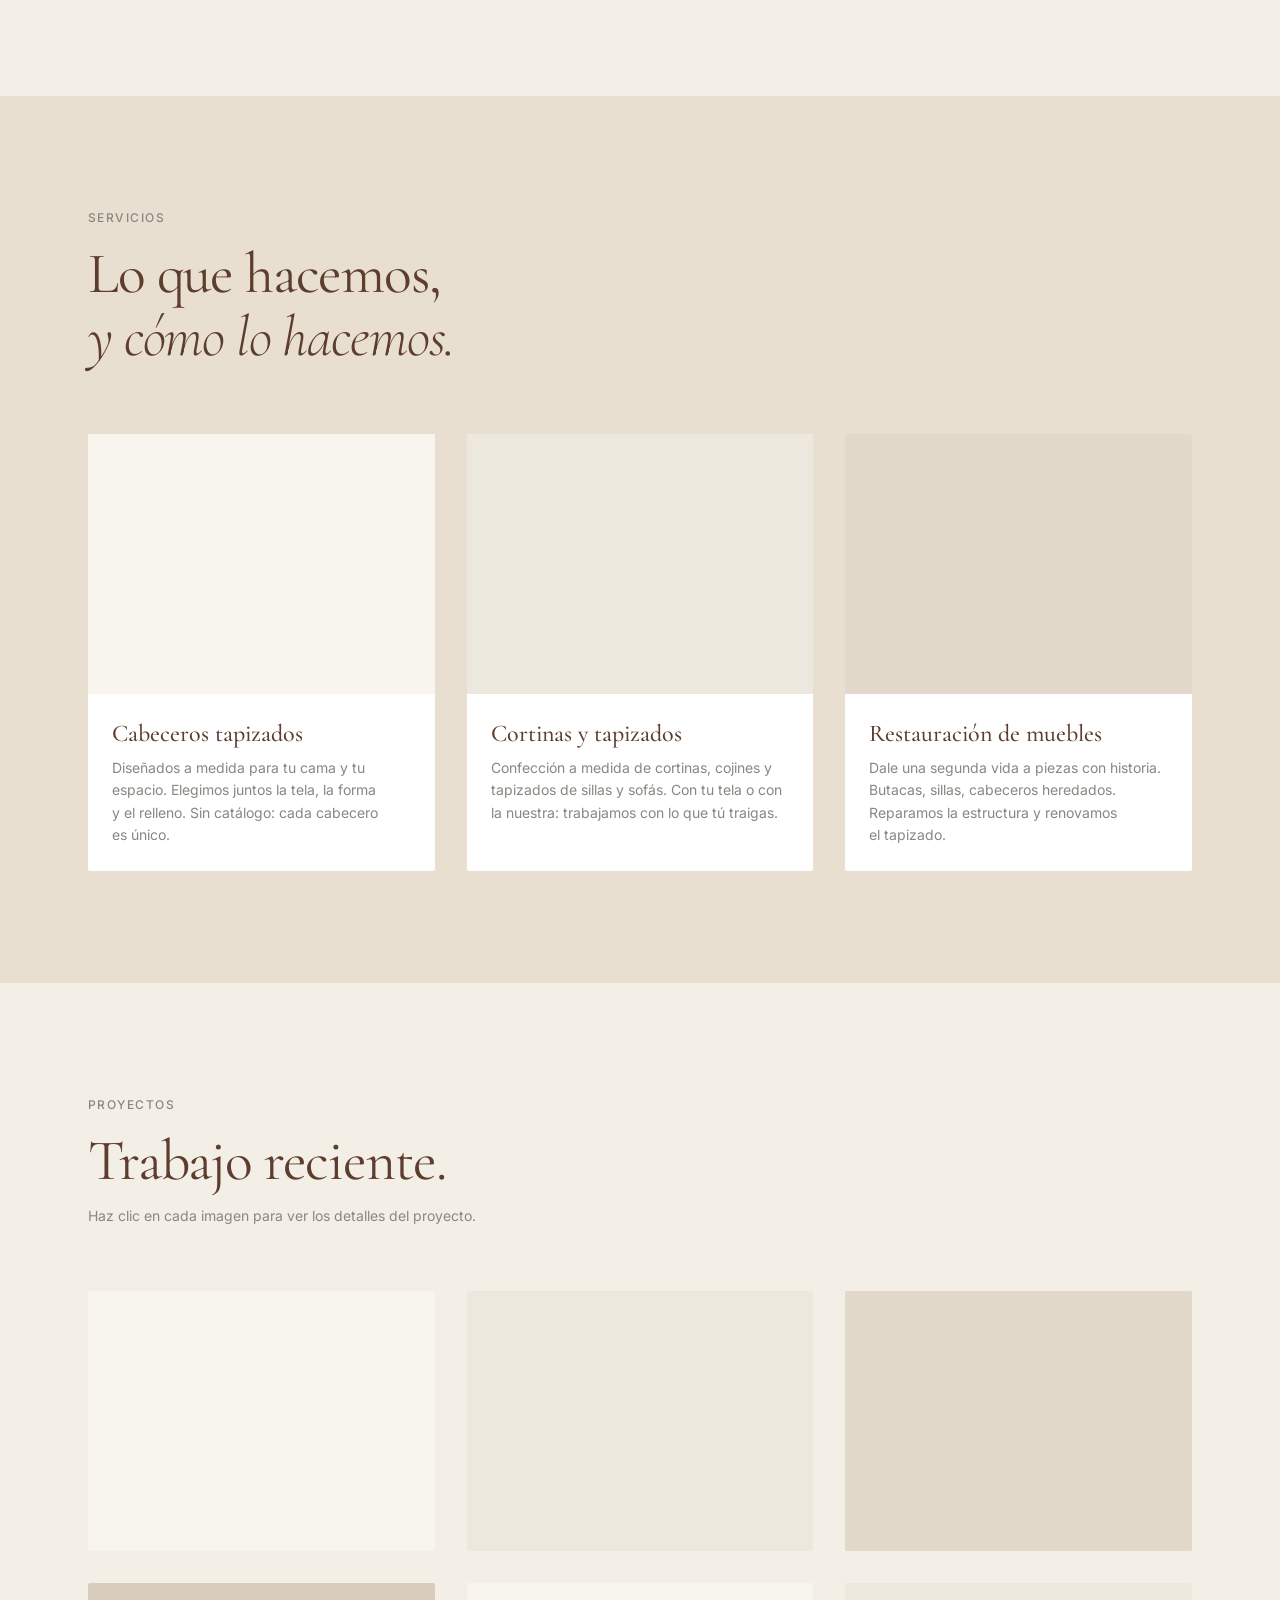
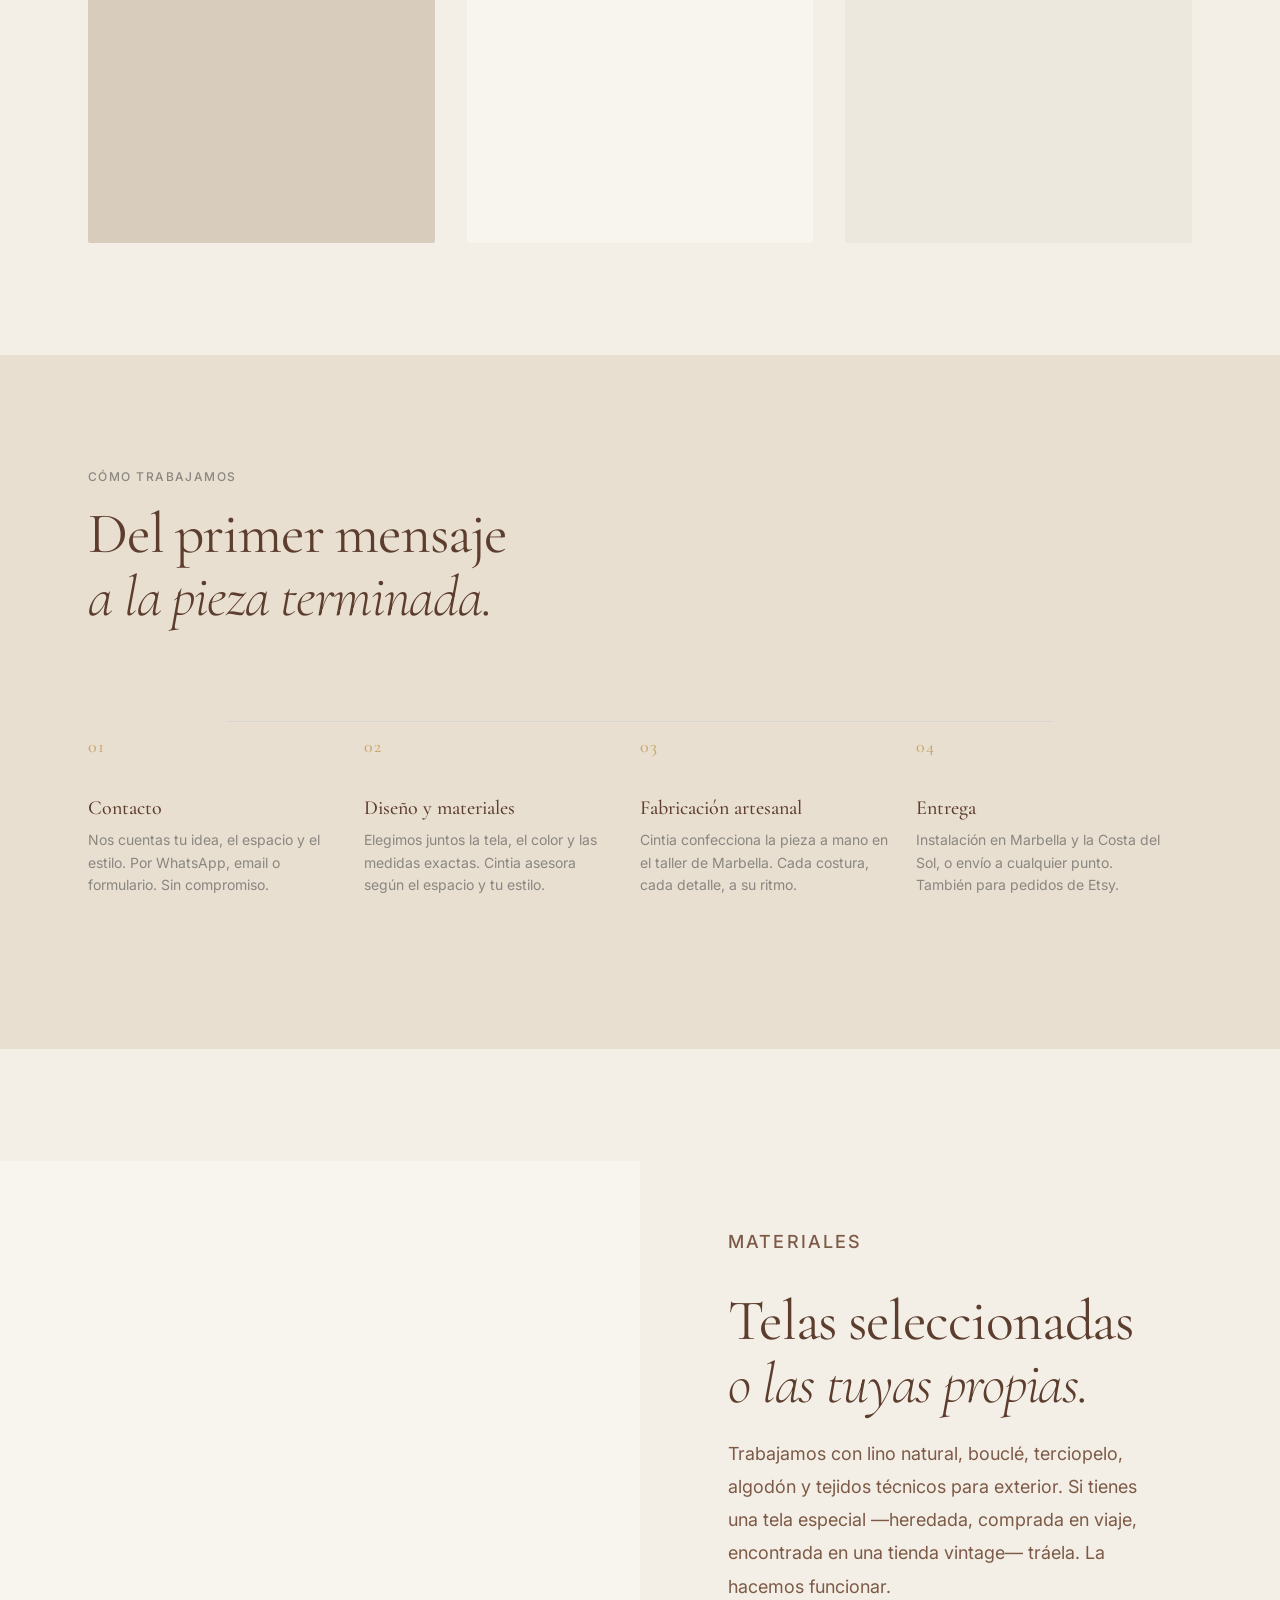
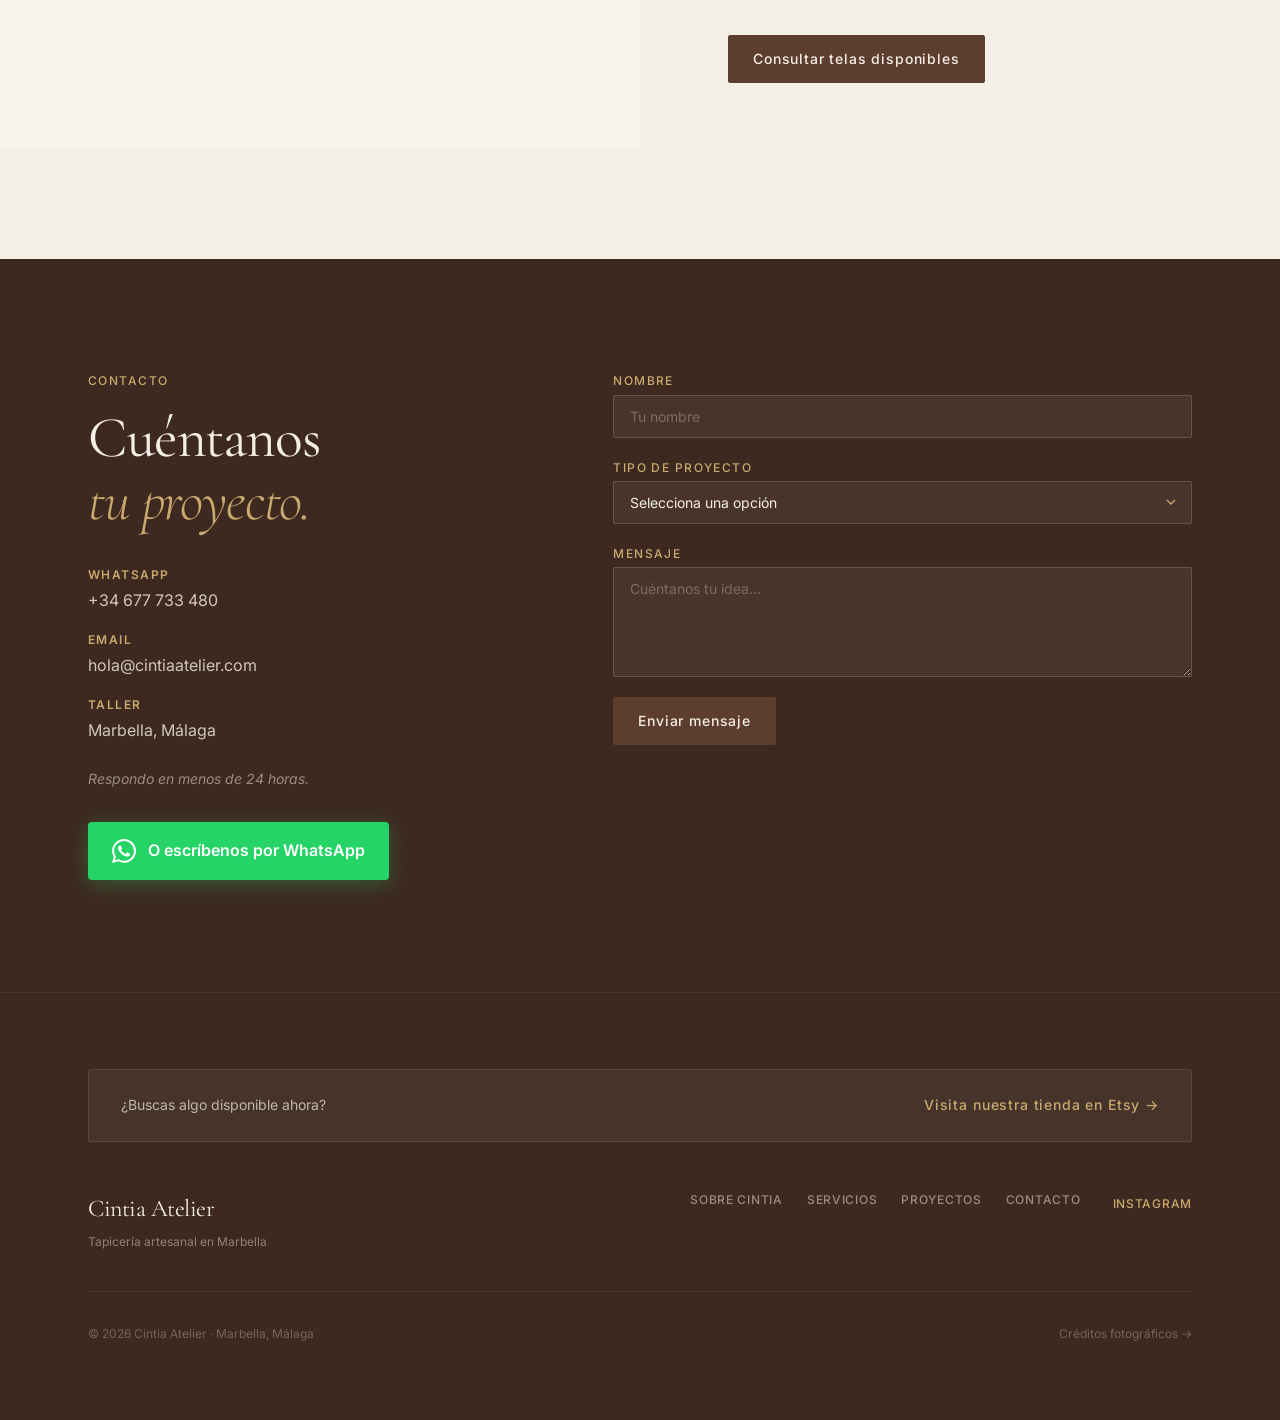
==== commit 088ece5e: "Reactiva formulario de contacto con envío a hola@cintiaatelier.com - Formulario simple: nombre, tipo" ====
--- a/cintia-atelier/index.html
+++ b/cintia-atelier/index.html
@@ -22,7 +22,7 @@
   <link rel="stylesheet" href="https://fonts.googleapis.com/css2?family=Cormorant+Garamond:ital,wght@0,300;0,400;0,500;0,600;1,300;1,400;1,500;1,600&family=Inter:wght@300;400;500&display=swap">
 
   <!-- Styles -->
-  <link rel="stylesheet" href="styles.css?v=20260622c">
+  <link rel="stylesheet" href="styles.css?v=20260622d">
 
   <!-- Google Analytics (activar cuando el dominio esté listo)
   <script async src="https://www.googletagmanager.com/gtag/js?id=G-XXXXXXXXXX"></script>
@@ -366,21 +366,80 @@
           </ul>
 
           <p class="contacto__note reveal">Respondo en menos de 24&nbsp;horas.</p>
+
+          <div class="contacto__wa-cta reveal">
+            <a
+              href="https://wa.me/34677733480"
+              class="btn-whatsapp-cta"
+              target="_blank"
+              rel="noopener noreferrer"
+              aria-label="Abrir WhatsApp para contactar con Cintia Atelier"
+            >
+              <svg xmlns="http://www.w3.org/2000/svg" viewBox="0 0 24 24" fill="currentColor" width="24" height="24" aria-hidden="true">
+                <path d="M17.472 14.382c-.297-.149-1.758-.867-2.03-.967-.273-.099-.471-.148-.67.15-.197.297-.767.966-.94 1.164-.173.199-.347.223-.644.075-.297-.15-1.255-.463-2.39-1.475-.883-.788-1.48-1.761-1.653-2.059-.173-.297-.018-.458.13-.606.134-.133.298-.347.446-.52.149-.174.198-.298.298-.497.099-.198.05-.371-.025-.52-.075-.149-.669-1.612-.916-2.207-.242-.579-.487-.5-.669-.51-.173-.008-.371-.01-.57-.01-.198 0-.52.074-.792.372-.272.297-1.04 1.016-1.04 2.479 0 1.462 1.065 2.875 1.213 3.074.149.198 2.096 3.2 5.077 4.487.709.306 1.262.489 1.694.625.712.227 1.36.195 1.871.118.571-.085 1.758-.719 2.006-1.413.248-.694.248-1.289.173-1.413-.074-.124-.272-.198-.57-.347m-5.421 7.403h-.004a9.87 9.87 0 01-5.031-1.378l-.361-.214-3.741.982.998-3.648-.235-.374a9.86 9.86 0 01-1.51-5.26c.001-5.45 4.436-9.884 9.888-9.884 2.64 0 5.122 1.03 6.988 2.898a9.825 9.825 0 012.893 6.994c-.003 5.45-4.437 9.884-9.885 9.884m8.413-18.297A11.815 11.815 0 0012.05 0C5.495 0 .16 5.335.157 11.892c0 2.096.547 4.142 1.588 5.945L.057 24l6.305-1.654a11.882 11.882 0 005.683 1.448h.005c6.554 0 11.89-5.335 11.893-11.893a11.821 11.821 0 00-3.48-8.413Z"/>
+              </svg>
+              O escríbenos por WhatsApp
+            </a>
+          </div>
         </div>
 
         <div class="contacto__form-wrap reveal" data-reveal-delay="150">
-          <a
-            href="https://wa.me/34677733480"
-            class="btn-whatsapp-cta"
-            target="_blank"
-            rel="noopener noreferrer"
-            aria-label="Abrir WhatsApp para contactar con Cintia Atelier"
+          <form
+            class="contacto__form"
+            data-form
+            action="https://formsubmit.co/ajax/hola@cintiaatelier.com"
+            method="POST"
           >
-            <svg xmlns="http://www.w3.org/2000/svg" viewBox="0 0 24 24" fill="currentColor" width="26" height="26" aria-hidden="true">
-              <path d="M17.472 14.382c-.297-.149-1.758-.867-2.03-.967-.273-.099-.471-.148-.67.15-.197.297-.767.966-.94 1.164-.173.199-.347.223-.644.075-.297-.15-1.255-.463-2.39-1.475-.883-.788-1.48-1.761-1.653-2.059-.173-.297-.018-.458.13-.606.134-.133.298-.347.446-.52.149-.174.198-.298.298-.497.099-.198.05-.371-.025-.52-.075-.149-.669-1.612-.916-2.207-.242-.579-.487-.5-.669-.51-.173-.008-.371-.01-.57-.01-.198 0-.52.074-.792.372-.272.297-1.04 1.016-1.04 2.479 0 1.462 1.065 2.875 1.213 3.074.149.198 2.096 3.2 5.077 4.487.709.306 1.262.489 1.694.625.712.227 1.36.195 1.871.118.571-.085 1.758-.719 2.006-1.413.248-.694.248-1.289.173-1.413-.074-.124-.272-.198-.57-.347m-5.421 7.403h-.004a9.87 9.87 0 01-5.031-1.378l-.361-.214-3.741.982.998-3.648-.235-.374a9.86 9.86 0 01-1.51-5.26c.001-5.45 4.436-9.884 9.888-9.884 2.64 0 5.122 1.03 6.988 2.898a9.825 9.825 0 012.893 6.994c-.003 5.45-4.437 9.884-9.885 9.884m8.413-18.297A11.815 11.815 0 0012.05 0C5.495 0 .16 5.335.157 11.892c0 2.096.547 4.142 1.588 5.945L.057 24l6.305-1.654a11.882 11.882 0 005.683 1.448h.005c6.554 0 11.89-5.335 11.893-11.893a11.821 11.821 0 00-3.48-8.413Z"/>
-            </svg>
-            Escríbenos por WhatsApp
-          </a>
+            <input type="hidden" name="_subject" value="Nuevo mensaje desde cintiaatelier.com">
+            <input type="text" name="_honey" style="display:none">
+
+            <div class="form-row">
+              <label for="contact-name">Nombre</label>
+              <input
+                type="text"
+                id="contact-name"
+                name="nombre"
+                required
+                placeholder="Tu nombre"
+                autocomplete="name"
+              >
+            </div>
+
+            <div class="form-row">
+              <label for="contact-project">Tipo de proyecto</label>
+              <select id="contact-project" name="proyecto" required>
+                <option value="" disabled selected>Selecciona una opción</option>
+                <option value="Cabecero">Cabecero</option>
+                <option value="Cortinas">Cortinas</option>
+                <option value="Cojines y pufs">Cojines y pufs</option>
+                <option value="Restauración">Restauración</option>
+                <option value="Otro">Otro</option>
+              </select>
+            </div>
+
+            <div class="form-row">
+              <label for="contact-message">Mensaje</label>
+              <textarea
+                id="contact-message"
+                name="mensaje"
+                required
+                placeholder="Cuéntanos tu idea…"
+                rows="4"
+              ></textarea>
+            </div>
+
+            <button type="submit" class="btn btn-primary btn-submit" data-submit-btn>
+              <span class="btn-submit-label">Enviar mensaje</span>
+              <span class="btn-submit-sending">Enviando…</span>
+            </button>
+
+            <p class="form-success" data-form-success hidden>
+              ¡Mensaje enviado! Te responderemos en menos de 24&nbsp;horas.
+            </p>
+            <p class="form-error" data-form-error hidden>
+              Error al enviar. Prueba por WhatsApp o escríbenos a hola@cintiaatelier.com.
+            </p>
+          </form>
         </div>
       </div>
     </section>
--- a/cintia-atelier/styles.css
+++ b/cintia-atelier/styles.css
@@ -935,19 +935,27 @@
   font-style: italic;
 }
 
+.contacto__wa-cta {
+  margin-top: var(--space-8);
+}
+
+.contacto__form-wrap {
+  min-width: 0;
+}
+
 .btn-whatsapp-cta {
   display: inline-flex;
   align-items: center;
   gap: var(--space-3);
-  padding: var(--space-5) var(--space-8);
+  padding: var(--space-4) var(--space-6);
   background: #25D366;
   color: #fff;
   border-radius: var(--radius-md);
   font-family: var(--font-body);
-  font-size: var(--font-size-lg);
+  font-size: var(--font-size-base);
   font-weight: var(--font-weight-semibold);
   letter-spacing: var(--letter-spacing-normal);
-  box-shadow: 0 6px 30px rgba(37, 211, 102, 0.35);
+  box-shadow: 0 4px 20px rgba(37, 211, 102, 0.3);
   transition: transform var(--transition-base),
               box-shadow var(--transition-base),
               background var(--transition-fast);
